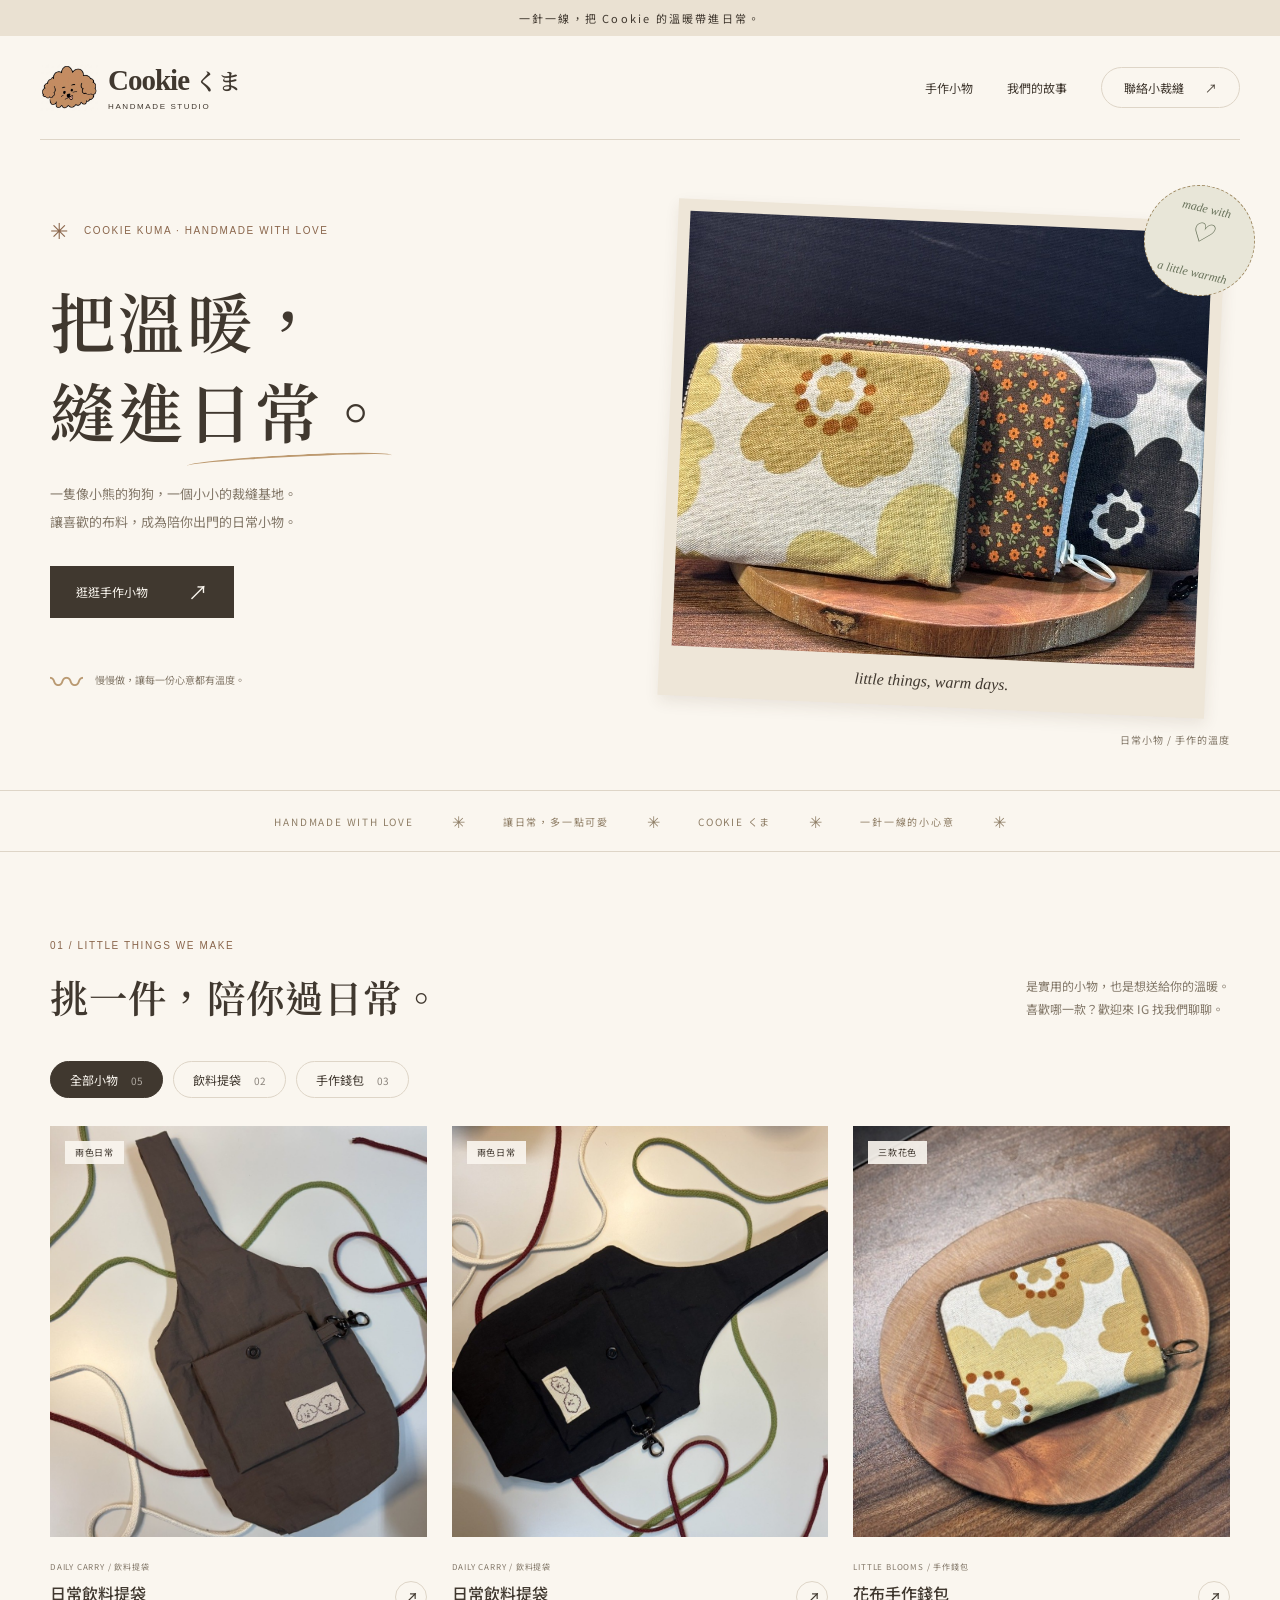
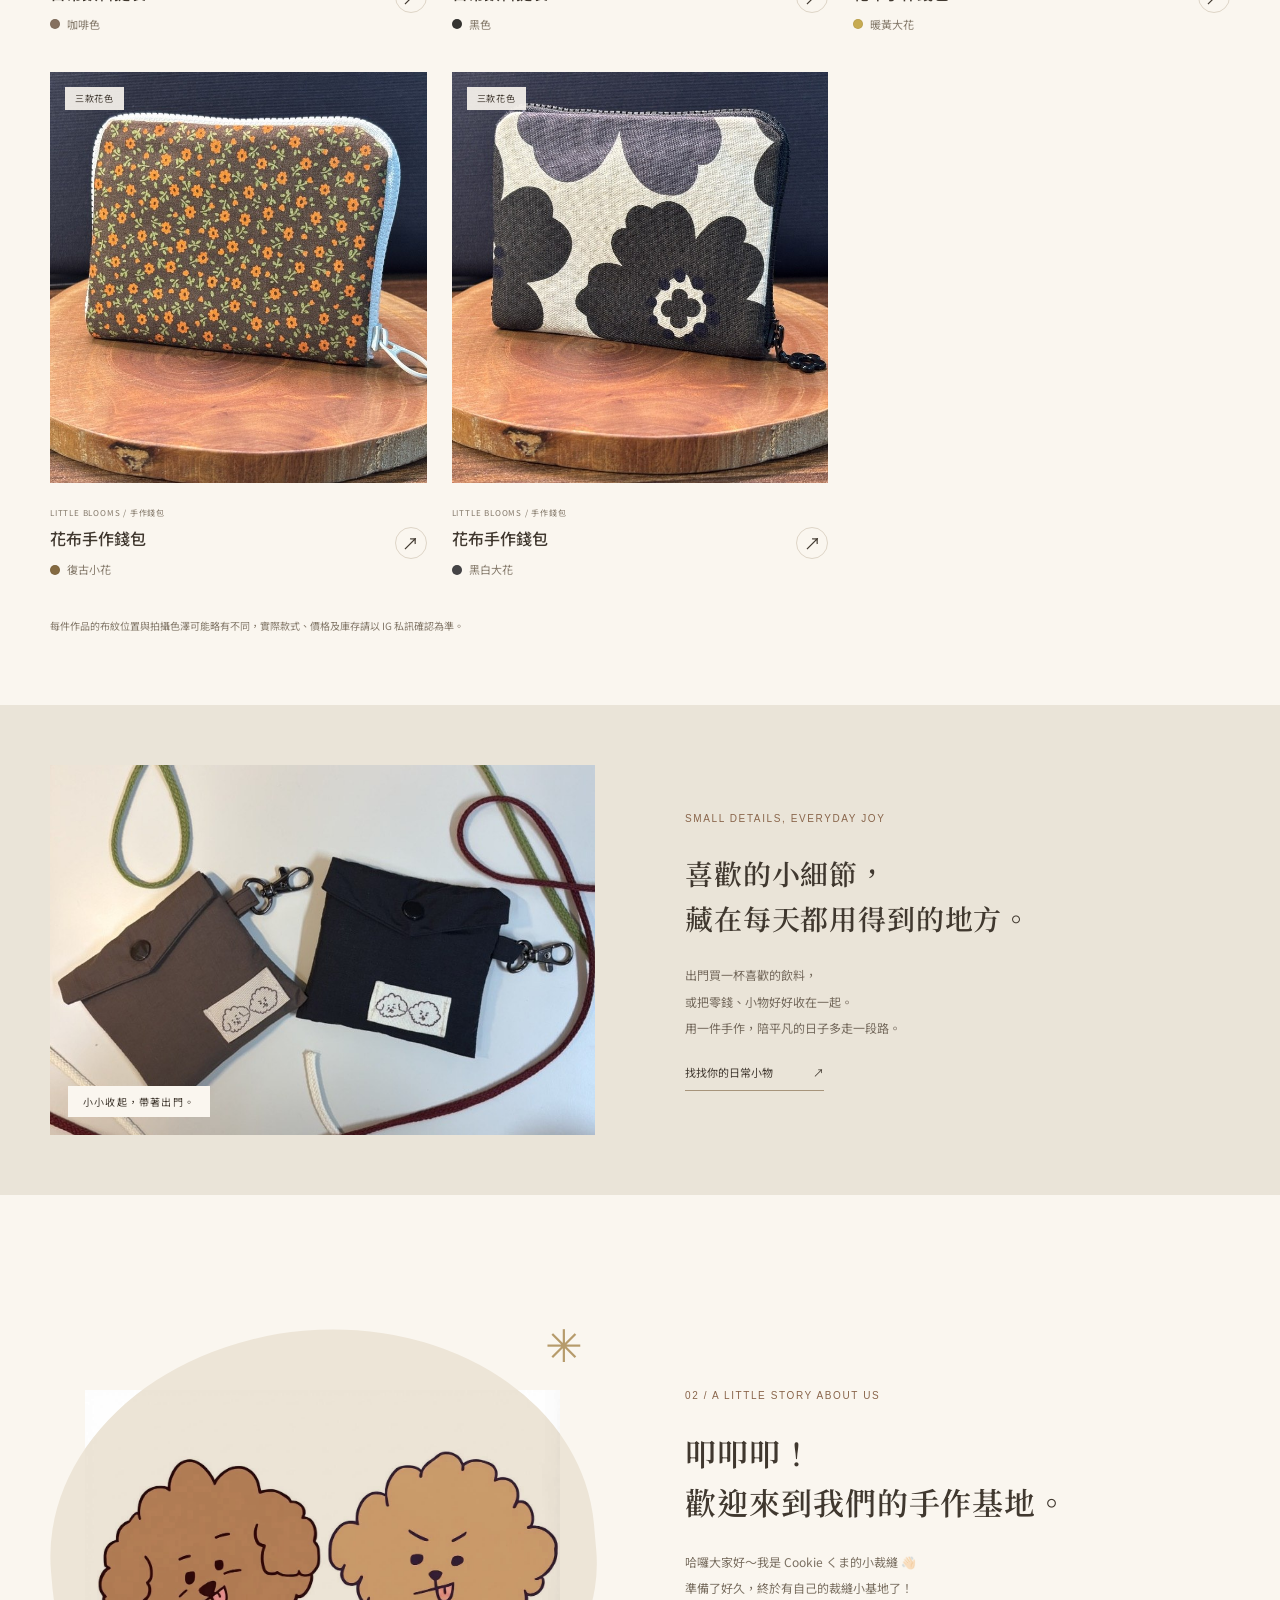
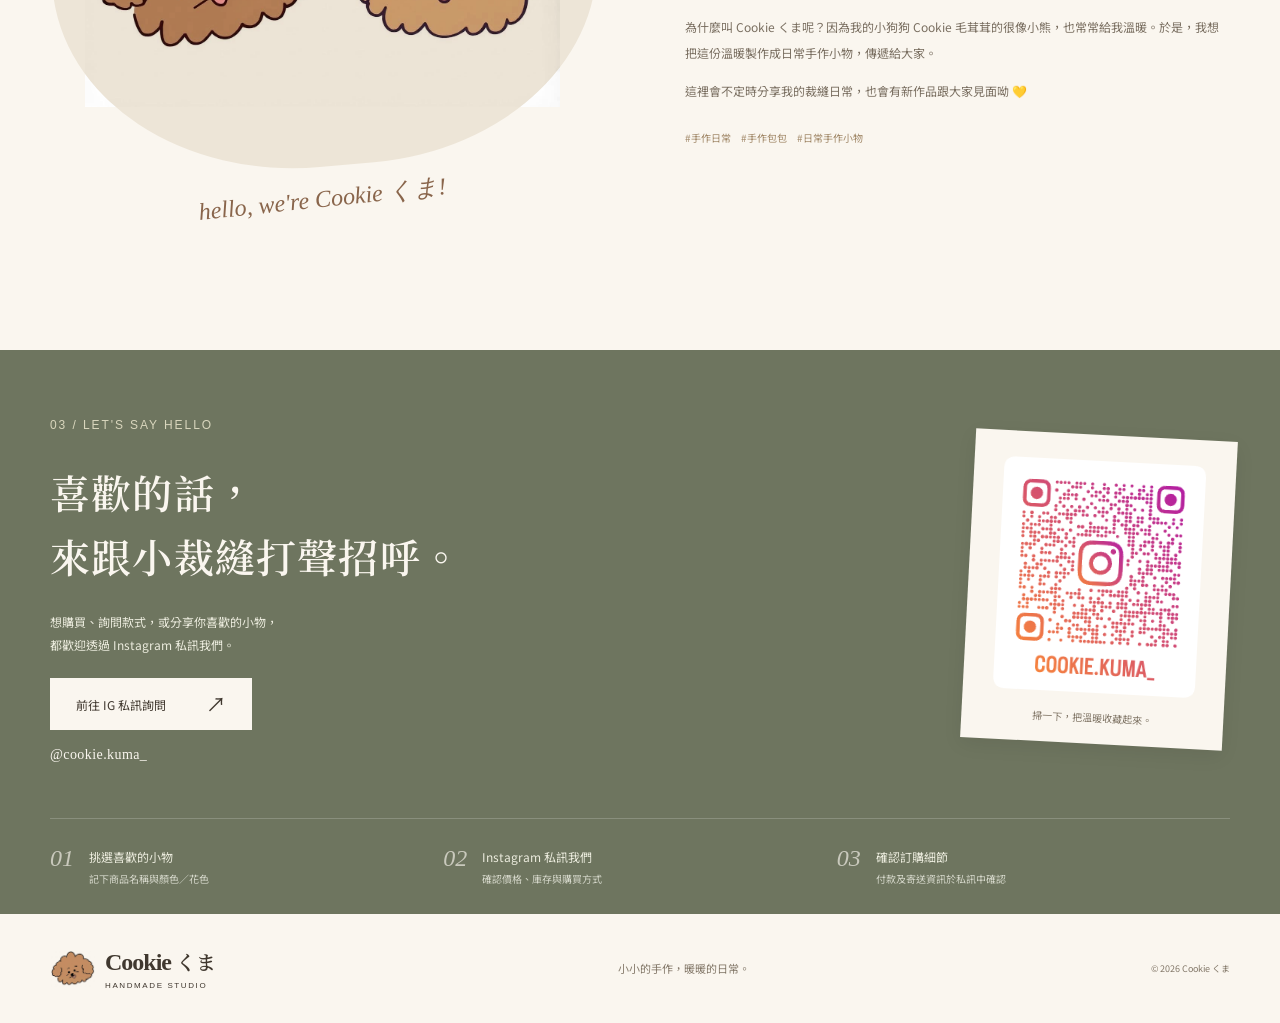
==== index.html @ 8bae51f5 "Build Cookie kuma handmade studio website" ====
<!doctype html>
<html lang="zh-Hant">
<head>
<meta charset="utf-8"><meta name="viewport" content="width=device-width,initial-scale=1">
<title>Cookie くま｜把溫暖，縫進日常</title>
<meta name="description" content="Cookie くま的手作基地。從毛茸茸的小狗 Cookie 出發，將溫暖縫進飲料提袋與花布錢包。喜歡我們的作品，歡迎 Instagram 私訊詢問。">
<meta name="theme-color" content="#faf6ef"><meta property="og:title" content="Cookie くま｜把溫暖，縫進日常"><meta property="og:description" content="飲料提袋、手作錢包，和一點毛茸茸的溫暖。歡迎來到 Cookie くま的手作基地。"><meta property="og:type" content="website"><meta property="og:image" content="assets/wallets.jpg">
<link rel="icon" type="image/png" href="assets/favicon.png"><link rel="apple-touch-icon" href="assets/favicon.png"><link rel="stylesheet" href="style.css">
<script defer src="products.js"></script><script defer src="app.js"></script>
</head>
<body>
<a class="skip" href="#products">跳至手作商品</a>
<div class="announcement">一針一線，把 Cookie 的溫暖帶進日常。</div>
<header class="header"><a href="#" class="brand" aria-label="Cookie くま 首頁"><img src="assets/favicon.png" alt="Cookie 狗狗 Logo"><span>Cookie <span class="jp">くま</span><small>HANDMADE STUDIO</small></span></a><nav aria-label="主要選單"><a href="#products">手作小物</a><a href="#story">我們的故事</a><a class="nav-contact" href="#contact">聯絡小裁縫 <span>↗</span></a></nav></header>
<main>
<section class="hero wrap"><div class="hero-copy"><p class="eyebrow"><span class="tiny-flower">✳</span> COOKIE KUMA · HANDMADE WITH LOVE</p><h1>把溫暖，<br>縫進<span class="underline">日常。</span></h1><p class="hero-description">一隻像小熊的狗狗，一個小小的裁縫基地。<br>讓喜歡的布料，成為陪你出門的日常小物。</p><a class="button" href="#products">逛逛手作小物 <span>↗</span></a><div class="hero-foot"><span class="stitch">〰</span><span>慢慢做，讓每一份心意都有溫度。</span></div></div><div class="hero-visual"><div class="photo-frame"><img src="assets/wallets.jpg" alt="三款花色的 Cookie くま手作錢包" fetchpriority="high"><span class="photo-caption">little things, warm days.</span></div><div class="round-stamp">made with<br><span>♡</span><br>a little warmth</div><div class="hero-label">日常小物 / 手作的溫度</div></div></section>
<div class="ribbon" aria-hidden="true"><span>HANDMADE WITH LOVE</span> ✳ <span>讓日常，多一點可愛</span> ✳ <span>COOKIE くま</span> ✳ <span>一針一線的小心意</span> ✳</div>
<section id="products" class="products wrap"><div class="section-heading"><div><p class="eyebrow">01 / LITTLE THINGS WE MAKE</p><h2>挑一件，陪你過日常。</h2></div><p>是實用的小物，也是想送給你的溫暖。<br>喜歡哪一款？歡迎來 IG 找我們聊聊。</p></div><div class="filters" role="group" aria-label="商品分類"><button class="active" data-filter="all" aria-pressed="true">全部小物 <span>05</span></button><button data-filter="bag" aria-pressed="false">飲料提袋 <span>02</span></button><button data-filter="wallet" aria-pressed="false">手作錢包 <span>03</span></button></div><div id="product-grid" class="product-grid"></div><noscript><p>請啟用 JavaScript 查看商品，或直接前往 <a href="https://www.instagram.com/cookie.kuma_/">Cookie くま Instagram</a> 欣賞作品。</p></noscript><p class="product-note">每件作品的布紋位置與拍攝色澤可能略有不同，實際款式、價格及庫存請以 IG 私訊確認為準。</p></section>
<section class="detail-section"><div class="wrap detail-grid"><div class="detail-photo"><img src="assets/bags-folded.jpg" alt="咖啡色及黑色飲料提袋折疊後的樣子" loading="lazy"><span>小小收起，帶著出門。</span></div><div class="detail-copy"><p class="eyebrow">SMALL DETAILS, EVERYDAY JOY</p><h2>喜歡的小細節，<br>藏在每天都用得到的地方。</h2><p>出門買一杯喜歡的飲料，<br>或把零錢、小物好好收在一起。<br>用一件手作，陪平凡的日子多走一段路。</p><a class="text-link" href="#products">找找你的日常小物 <span>↗</span></a></div></div></section>
<section id="story" class="wrap story"><div class="story-illustration"><div class="story-logo"><img src="assets/logo-pair.png" alt="毛茸茸的 Cookie 狗狗與小熊插畫" loading="lazy"></div><span class="handwritten">hello, we're Cookie くま!</span><span class="story-star" aria-hidden="true">✳</span></div><div class="story-copy"><p class="eyebrow">02 / A LITTLE STORY ABOUT US</p><h2>叩叩叩！<br>歡迎來到我們的手作基地。</h2><p>哈囉大家好～我是 Cookie くま的小裁縫 👋🏻<br>準備了好久，終於有自己的裁縫小基地了！</p><p>為什麼叫 Cookie くま呢？因為我的小狗狗 Cookie 毛茸茸的很像小熊，也常常給我溫暖。於是，我想把這份溫暖製作成日常手作小物，傳遞給大家。</p><p>這裡會不定時分享我的裁縫日常，也會有新作品跟大家見面呦 💛</p><p class="story-tags">#手作日常　#手作包包　#日常手作小物</p></div></section>
<section id="contact" class="contact"><div class="wrap contact-grid"><div><p class="eyebrow">03 / LET'S SAY HELLO</p><h2>喜歡的話，<br>來跟小裁縫打聲招呼。</h2><p>想購買、詢問款式，或分享你喜歡的小物，<br>都歡迎透過 Instagram 私訊我們。</p><a class="button light" href="https://www.instagram.com/cookie.kuma_/" target="_blank" rel="noopener noreferrer">前往 IG 私訊詢問 <span>↗</span></a><a class="ig-handle" href="https://www.instagram.com/cookie.kuma_/" target="_blank" rel="noopener noreferrer">@cookie.kuma_</a></div><div class="qr-card"><img src="assets/instagram-qr.png" alt="Cookie くま Instagram QR Code，帳號 cookie.kuma_" width="235" height="270" loading="lazy"><p>掃一下，把溫暖收藏起來。</p></div></div><div class="wrap order-steps"><div><span>01</span><p>挑選喜歡的小物<small>記下商品名稱與顏色／花色</small></p></div><div><span>02</span><p>Instagram 私訊我們<small>確認價格、庫存與購買方式</small></p></div><div><span>03</span><p>確認訂購細節<small>付款及寄送資訊於私訊中確認</small></p></div></div></section>
</main>
<footer class="wrap footer"><a class="brand" href="#"><img src="assets/favicon.png" alt=""><span>Cookie <span class="jp">くま</span><small>HANDMADE STUDIO</small></span></a><p>小小的手作，暖暖的日常。</p><small>© <span id="year">2026</span> Cookie くま</small></footer>
<dialog id="product-dialog" aria-labelledby="dialog-title"><button class="close-dialog" aria-label="關閉商品詳情">×</button><div class="dialog-grid"><div><img id="dialog-image" class="dialog-image" alt=""><div id="thumbnails" class="thumbnails"></div></div><div class="dialog-copy"><p class="eyebrow" id="dialog-category"></p><h2 id="dialog-title"></h2><p id="dialog-description"></p><p class="dialog-price">價格與庫存請私訊詢問</p><button id="copy-product" class="copy-button">複製商品詢問內容</button><a class="button" href="https://www.instagram.com/cookie.kuma_/" target="_blank" rel="noopener noreferrer">到 IG 私訊購買 <span>↗</span></a><p class="hint" id="copy-status" aria-live="polite">先複製商品資訊，再貼到 IG 私訊即可。</p></div></div></dialog>
</body></html>
---- style.css ----
@import url('https://fonts.googleapis.com/css2?family=Noto+Sans+TC:wght@400;500;600;700&family=Noto+Serif+TC:wght@500;600;700;800&display=swap');
:root{--paper:#faf6ef;--ink:#40382f;--muted:#837869;--brown:#89654b;--line:#ded5c7;--cream:#eee5d6;--green:#69735b}*{box-sizing:border-box}html{scroll-behavior:smooth;scroll-padding-top:105px}body{margin:0;background:var(--paper);color:var(--ink);font-family:'Noto Sans TC',sans-serif;font-size:14px;-webkit-font-smoothing:antialiased}a{color:inherit;text-decoration:none}button{font:inherit;color:inherit;cursor:pointer}button,a{-webkit-tap-highlight-color:transparent}button:focus-visible,a:focus-visible{outline:3px solid #bb7e40;outline-offset:5px}img{display:block;max-width:100%}p{line-height:1.95}h1,h2,h3,p{margin-top:0}h1,h2{font-family:'Noto Serif TC',serif;font-weight:600}h2{font-size:clamp(27px,3vw,39px);line-height:1.6;letter-spacing:.03em;margin-bottom:22px}.wrap{width:min(1180px,calc(100% - 100px));margin-inline:auto}.announcement{background:#eae1d2;text-align:center;font-size:11px;letter-spacing:.2em;padding:10px 20px}.header{width:min(1320px,calc(100% - 80px));margin:auto;height:104px;display:flex;align-items:center;justify-content:space-between;border-bottom:1px solid var(--line)}.brand{display:flex;align-items:center;gap:10px;font-family:Georgia,serif;font-weight:600;font-size:29px;letter-spacing:-1px}.brand img{width:58px;height:52px;object-fit:contain;mix-blend-mode:multiply}.brand .jp{font-family:'Noto Serif TC',serif;font-size:23px;letter-spacing:0}.brand small{display:block;font-family:sans-serif;letter-spacing:.2em;font-size:8px;margin-top:5px;font-weight:400}.header nav{display:flex;align-items:center;gap:34px;font-size:12px}.header nav a:hover{color:var(--brown)}.nav-contact{border:1px solid var(--line);border-radius:30px;padding:11px 22px}.nav-contact span{margin-left:18px}.hero{display:grid;grid-template-columns:1fr 1.02fr;gap:68px;padding-top:70px;padding-bottom:83px;align-items:center}.eyebrow{font-family:Arial,sans-serif;font-size:10px;font-weight:500;letter-spacing:.16em;color:var(--brown);margin-bottom:24px;line-height:1.7}.tiny-flower{font-size:22px;vertical-align:middle;margin-right:10px}.hero h1{font-size:clamp(48px,5.1vw,70px);line-height:1.38;letter-spacing:.05em;margin-bottom:25px}.underline{position:relative;white-space:nowrap}.underline:after{content:'';height:9px;border-top:2px solid #bd9a70;border-radius:50%;position:absolute;left:0;right:0;bottom:-9px;transform:rotate(-3deg)}.hero-description{color:var(--muted);font-size:13px;line-height:2.2;margin-bottom:29px}.button{display:inline-flex;align-items:center;justify-content:space-between;gap:40px;padding:15px 25px;border:1px solid var(--ink);background:var(--ink);color:var(--paper);font-size:12px;min-height:49px;transition:background .2s,transform .2s}.button:hover{background:var(--brown);transform:translateY(-2px)}.button span{font-size:20px;line-height:1}.hero-foot{display:flex;align-items:center;gap:12px;font-size:10px;color:var(--muted);margin-top:38px}.stitch{font-size:33px;color:#ba9a72}.hero-visual{position:relative;padding-right:15px}.photo-frame{padding:12px 12px 0;background:#eee6d8;transform:rotate(2.5deg);box-shadow:1px 6px 15px #4e382518}.photo-frame>img{width:100%;height:435px;object-fit:cover}.photo-caption{display:block;text-align:center;font-family:Georgia,serif;font-style:italic;font-size:16px;padding:16px}.round-stamp{position:absolute;right:-25px;top:-25px;width:111px;height:111px;border:1px dashed #a08b64;border-radius:50%;background:#e8e6d8;color:var(--green);font-family:Georgia,serif;font-style:italic;font-size:12px;display:flex;flex-direction:column;align-items:center;justify-content:center;transform:rotate(13deg);line-height:1.2}.round-stamp span{font-size:27px;margin:2px}.hero-label{position:absolute;right:0;bottom:-40px;letter-spacing:.1em;font-size:10px;color:var(--muted)}.ribbon{display:flex;justify-content:center;align-items:center;gap:38px;border-block:1px solid var(--line);padding:18px 20px;color:#8f7e66;font-size:16px;overflow:hidden;white-space:nowrap}.ribbon span{font-size:10px;letter-spacing:.18em}.products{padding-block:85px 70px}.section-heading{display:flex;align-items:end;justify-content:space-between;gap:20px}.section-heading .eyebrow{margin-bottom:12px}.section-heading h2{margin-bottom:0}.section-heading>p{font-size:12px;color:var(--muted);margin-bottom:7px}.filters{display:flex;gap:10px;margin:34px 0 28px}.filters button{padding:9px 19px;border:1px solid var(--line);border-radius:30px;background:transparent;font-size:12px}.filters button.active{background:var(--ink);color:var(--paper);border-color:var(--ink)}.filters span{opacity:.6;margin-left:10px;font-size:10px}.product-grid{display:grid;grid-template-columns:repeat(3,1fr);gap:37px 25px}.product-photo{width:100%;aspect-ratio:1/1.09;border:0;padding:0;position:relative;overflow:hidden;background:var(--cream)}.product-photo>img{width:100%;height:100%;object-fit:cover;transition:transform .5s}.product-photo:hover>img{transform:scale(1.045)}.product-tag{position:absolute;top:15px;left:15px;background:#faf6efe8;padding:5px 10px;font-size:9px;letter-spacing:.08em}.view-product{position:absolute;bottom:12px;right:12px;border-radius:50px;padding:8px 13px;background:#faf6eff0;font-size:10px;opacity:0;transform:translateY(5px);transition:.2s}.product-photo:hover .view-product,.product-photo:focus-visible .view-product{opacity:1;transform:translateY(0)}.product-meta{display:flex;justify-content:space-between;align-items:center;padding-top:18px}.product-type{font-size:8px;color:var(--muted);letter-spacing:.1em;margin-bottom:6px}.product-meta h3{font-size:16px;font-weight:500;margin:0 0 9px}.product-meta h3 button{padding:0;border:0;background:none}.variant{font-size:11px;color:var(--muted);margin:0;display:flex;align-items:center;gap:7px}.swatch{width:10px;height:10px;border-radius:50%;border:1px solid #0001}.product-arrow{width:32px;height:32px;border:1px solid var(--line);border-radius:50%;background:transparent;font-size:17px}.product-arrow:hover{background:var(--cream)}.product-note{font-size:10px;color:var(--muted);margin:35px 0 0}.detail-section{background:#eae4d8;padding-block:60px}.detail-grid{display:grid;grid-template-columns:1fr 1fr;gap:90px;align-items:center}.detail-photo{position:relative}.detail-photo img{width:100%;height:370px;object-fit:cover}.detail-photo>span{position:absolute;left:18px;bottom:18px;background:var(--paper);padding:8px 15px;font-size:10px;letter-spacing:.12em}.detail-copy h2{font-size:28px}.detail-copy p:not(.eyebrow){font-size:12px;color:#756a5d;line-height:2.2}.text-link{display:inline-flex;gap:40px;border-bottom:1px solid #a7947b;padding:10px 0;font-size:11px}.story{padding-block:95px;display:grid;grid-template-columns:1fr 1fr;gap:90px;align-items:center}.story-illustration{position:relative;text-align:center;padding:40px 0}.story-logo{border-radius:50% 50% 44% 46%;background:#ede5d7;aspect-ratio:1/0.8;display:flex;align-items:center;padding:35px;transform:rotate(-5deg)}.story-logo img{mix-blend-mode:multiply;transform:rotate(5deg)}.handwritten{display:block;font-family:Georgia,serif;font-size:24px;font-style:italic;transform:rotate(-6deg);margin-top:17px;color:var(--brown)}.story-star{position:absolute;right:12px;top:20px;font-size:45px;color:#b69b6b}.story-copy h2{font-size:31px}.story-copy p:not(.eyebrow){font-size:12px;color:#7a6f61;line-height:2.2}.story-copy .story-tags{font-size:10px!important;color:#a08767!important;margin-top:22px}.contact{background:#6e755f;color:var(--paper);padding-block:65px 0}.contact-grid{display:grid;grid-template-columns:1fr 310px;gap:90px;align-items:center}.contact .eyebrow{color:#d9d6bd}.contact h2{font-size:40px}.contact p{color:#ececde;font-size:12px}.button.light{background:var(--paper);color:var(--ink);border-color:var(--paper);margin-top:10px}.button.light:hover{background:#e9dcc5}.ig-handle{display:block;margin-top:17px;font-family:Georgia,serif;letter-spacing:.03em;font-size:14px}.qr-card{background:var(--paper);color:var(--ink);padding:26px 30px 16px;transform:rotate(3deg);width:262px;justify-self:end;box-shadow:0 6px 20px #0001}.qr-card img{width:100%;height:auto}.qr-card p{color:var(--muted);font-size:10px;text-align:center;margin:15px 0 0;white-space:nowrap}.order-steps{display:grid;grid-template-columns:repeat(3,1fr);border-top:1px solid #ffffff30;margin-top:55px;padding-block:26px}.order-steps>div{display:flex;gap:15px;align-items:start}.order-steps>div>span{font-family:Georgia,serif;font-style:italic;font-size:24px;opacity:.65}.order-steps p{margin:0;font-size:12px}.order-steps small{display:block;font-size:10px;color:#d6d8cb}.footer{display:flex;align-items:center;justify-content:space-between;gap:20px;padding-block:32px}.footer .brand{font-size:24px}.footer .brand img{width:45px;height:45px}.footer .brand .jp{font-size:20px}.footer>p{margin:0;color:var(--muted);font-size:11px}.footer>small{font-size:9px;color:var(--muted)}.skip{position:fixed;top:-100px;z-index:20;background:var(--paper);padding:15px}.skip:focus{top:0}dialog{border:0;background:var(--paper);color:var(--ink);padding:42px;width:min(930px,calc(100% - 32px));max-height:90vh;box-shadow:0 20px 100px #0003}dialog::backdrop{background:#30291dcc;backdrop-filter:blur(4px)}.dialog-grid{display:grid;grid-template-columns:1.15fr 1fr;gap:35px;align-items:center}.close-dialog{position:absolute;top:5px;right:10px;border:0;background:none;font-size:30px;z-index:1}.dialog-image{width:100%;height:360px;object-fit:contain;background:#e8dfd1}.thumbnails{display:flex;gap:7px;overflow-x:auto;margin-top:10px;padding:3px}.thumbnails button{padding:0;border:2px solid transparent;flex-shrink:0;width:54px;height:54px}.thumbnails button[aria-pressed=true]{border-color:var(--brown)}.thumbnails img{width:100%;height:100%;object-fit:cover}.dialog-copy h2{font-size:27px}.dialog-copy>p{font-size:12px;color:var(--muted)}.dialog-copy .dialog-price{padding-top:14px;border-top:1px solid var(--line);color:var(--ink)}.dialog-copy .button{width:100%;gap:16px}.copy-button{display:block;border:1px solid var(--line);background:none;width:100%;padding:12px;margin-bottom:10px;font-size:12px}.dialog-copy .hint{font-size:10px;line-height:1.8;margin-top:12px}.dialog-open{overflow:hidden}@media(min-width:1400px){.hero{padding-block:85px 100px}.photo-frame>img{height:470px}}@media(max-width:1000px){.wrap{width:calc(100% - 64px)}.hero{gap:35px}.hero h1{font-size:53px}.photo-frame>img{height:365px}.hero .eyebrow{font-size:8px}.hero-description{font-size:12px}.round-stamp{right:-10px;width:90px;height:90px;font-size:10px}.detail-grid,.story{gap:45px}.contact-grid{gap:40px}.header{width:calc(100% - 50px)}.header nav{gap:20px}.detail-copy h2{font-size:24px}.section-heading>p{font-size:10px}}@media(max-width:700px){html{scroll-padding-top:20px}.wrap{width:calc(100% - 40px)}.announcement{font-size:9px;letter-spacing:.12em}.header{width:calc(100% - 36px);height:83px}.brand{font-size:25px;gap:4px}.brand img{width:49px;height:45px}.brand .jp{font-size:20px}.brand small{font-size:7px}.header nav{gap:18px;font-size:11px}.header nav>a:nth-child(2){display:none}.nav-contact{border:0;padding:0}.nav-contact span{margin-left:3px}.hero{grid-template-columns:1fr;gap:50px;padding-top:39px;padding-bottom:64px}.hero .eyebrow{font-size:9px;margin-bottom:20px}.hero h1{font-size:52px}.hero-description{font-size:12px}.hero-foot{margin-top:24px}.hero-visual{width:93%;justify-self:center;padding-right:0}.photo-frame>img{height:auto;aspect-ratio:1.16;object-fit:cover}.photo-caption{padding:11px;font-size:14px}.round-stamp{right:-16px;top:-22px}.hero-label{bottom:-28px;font-size:9px}.ribbon{gap:23px;justify-content:flex-start;padding-block:14px}.ribbon span{font-size:8px}.products{padding-block:50px}.section-heading{display:block}.section-heading h2{font-size:27px}.section-heading>p{font-size:11px;margin-top:12px}.filters{gap:7px;margin:25px 0}.filters button{padding:8px 12px;font-size:11px}.filters span{margin-left:5px;font-size:9px}.product-grid{grid-template-columns:repeat(2,minmax(0,1fr));gap:28px 13px}.product-tag{font-size:8px;top:9px;left:9px;padding:4px 7px}.product-type{font-size:6px;letter-spacing:0}.product-meta{padding-top:12px;align-items:start}.product-meta h3{font-size:14px}.product-arrow{width:25px;height:25px;font-size:15px;flex-shrink:0;margin-top:15px}.variant{font-size:10px}.view-product{display:none}.product-note{font-size:9px}.detail-section{padding-block:36px}.detail-grid{grid-template-columns:1fr;gap:29px}.detail-photo img{height:320px}.detail-copy h2{font-size:26px}.detail-copy .eyebrow{margin-bottom:15px}.story{grid-template-columns:1fr;gap:30px;padding-block:45px}.story-illustration{width:85%;margin:auto;padding:10px 0 20px}.story-copy h2{font-size:28px}.handwritten{font-size:22px}.contact{padding-top:42px}.contact-grid{grid-template-columns:1fr;gap:38px}.contact h2{font-size:31px}.contact .eyebrow{margin-bottom:17px}.qr-card{justify-self:center;width:225px;padding:20px 25px 14px}.order-steps{grid-template-columns:1fr;gap:23px;margin-top:40px;padding-block:25px}.order-steps p{font-size:12px}.order-steps>div>span{width:28px}.footer{flex-wrap:wrap;gap:18px;padding-block:25px}.footer>p{display:none}.footer>small{font-size:8px}.dialog-grid{grid-template-columns:1fr;gap:22px}dialog{padding:30px 20px 20px}.dialog-image{height:270px}.dialog-copy h2{font-size:24px;margin-bottom:12px}.dialog-copy .eyebrow{margin-bottom:10px}}@media(prefers-reduced-motion:reduce){html{scroll-behavior:auto}*,*:before,*:after{transition:none!important}}
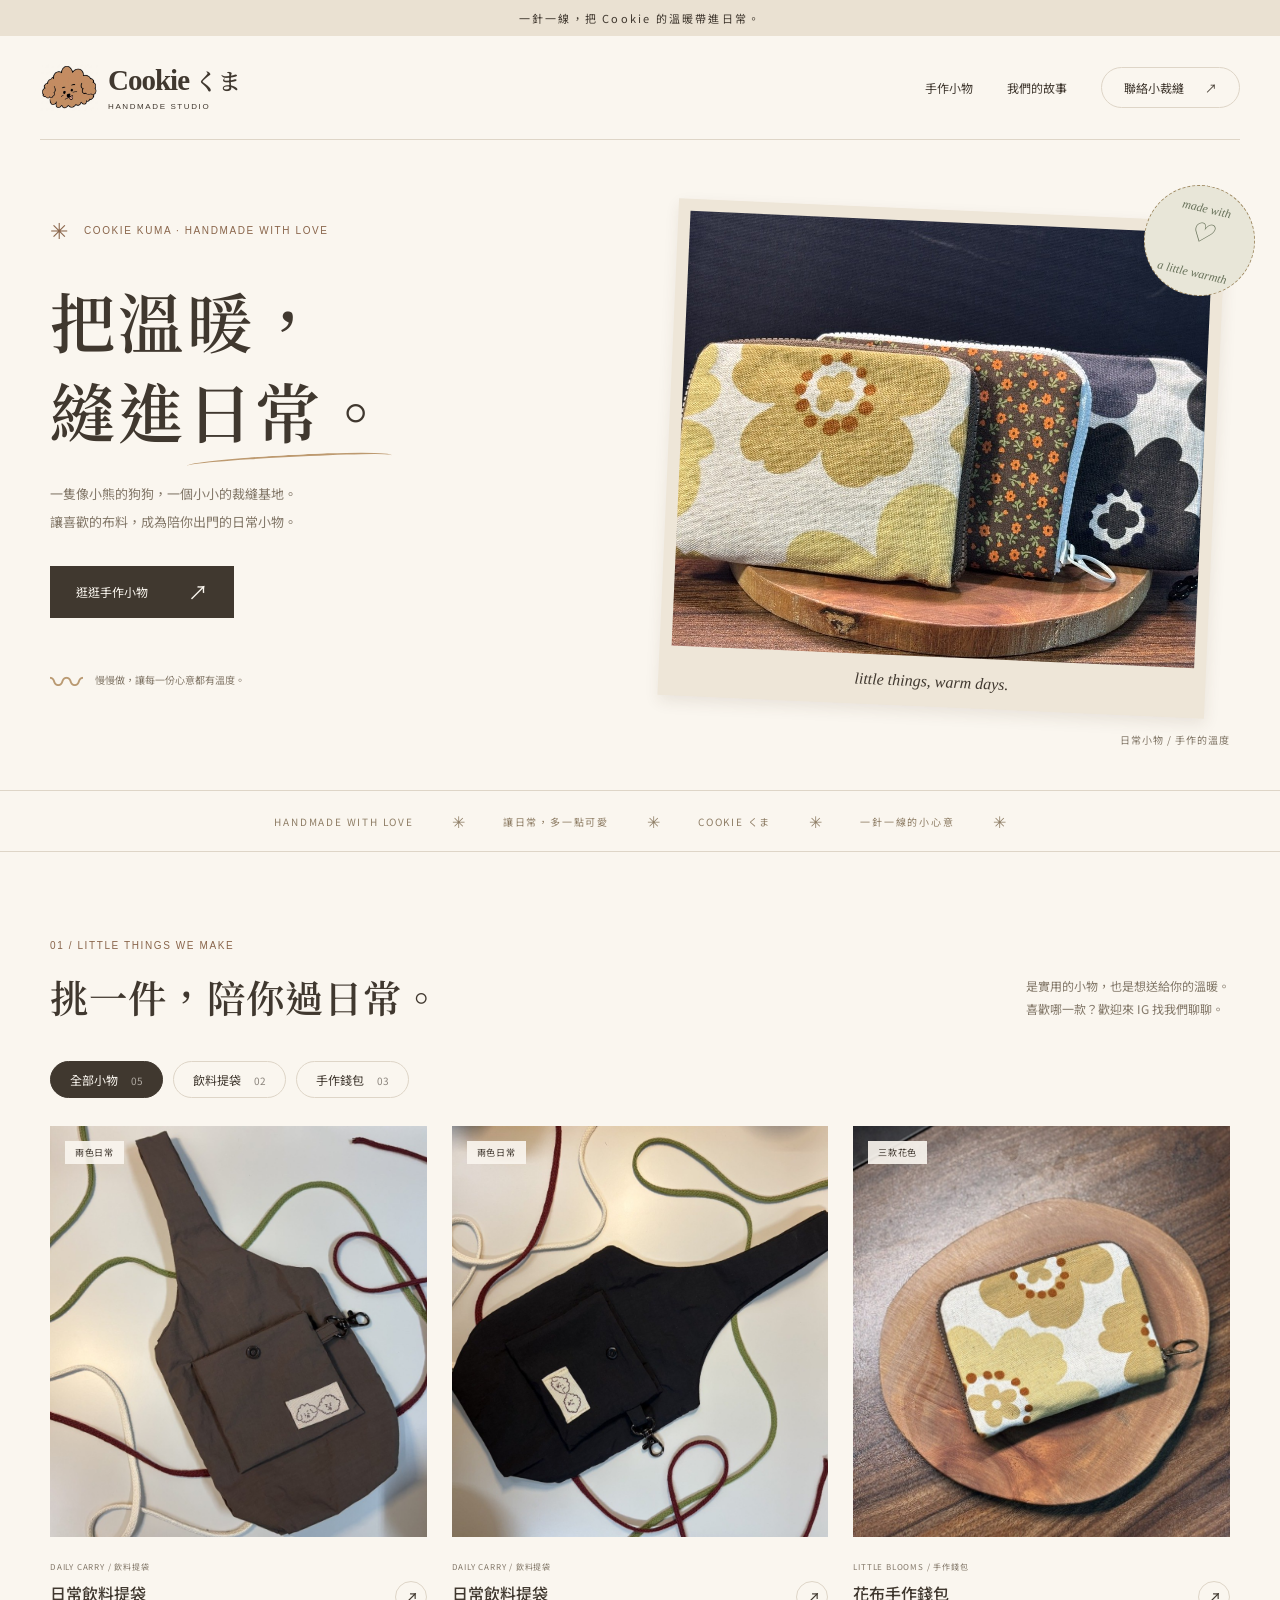
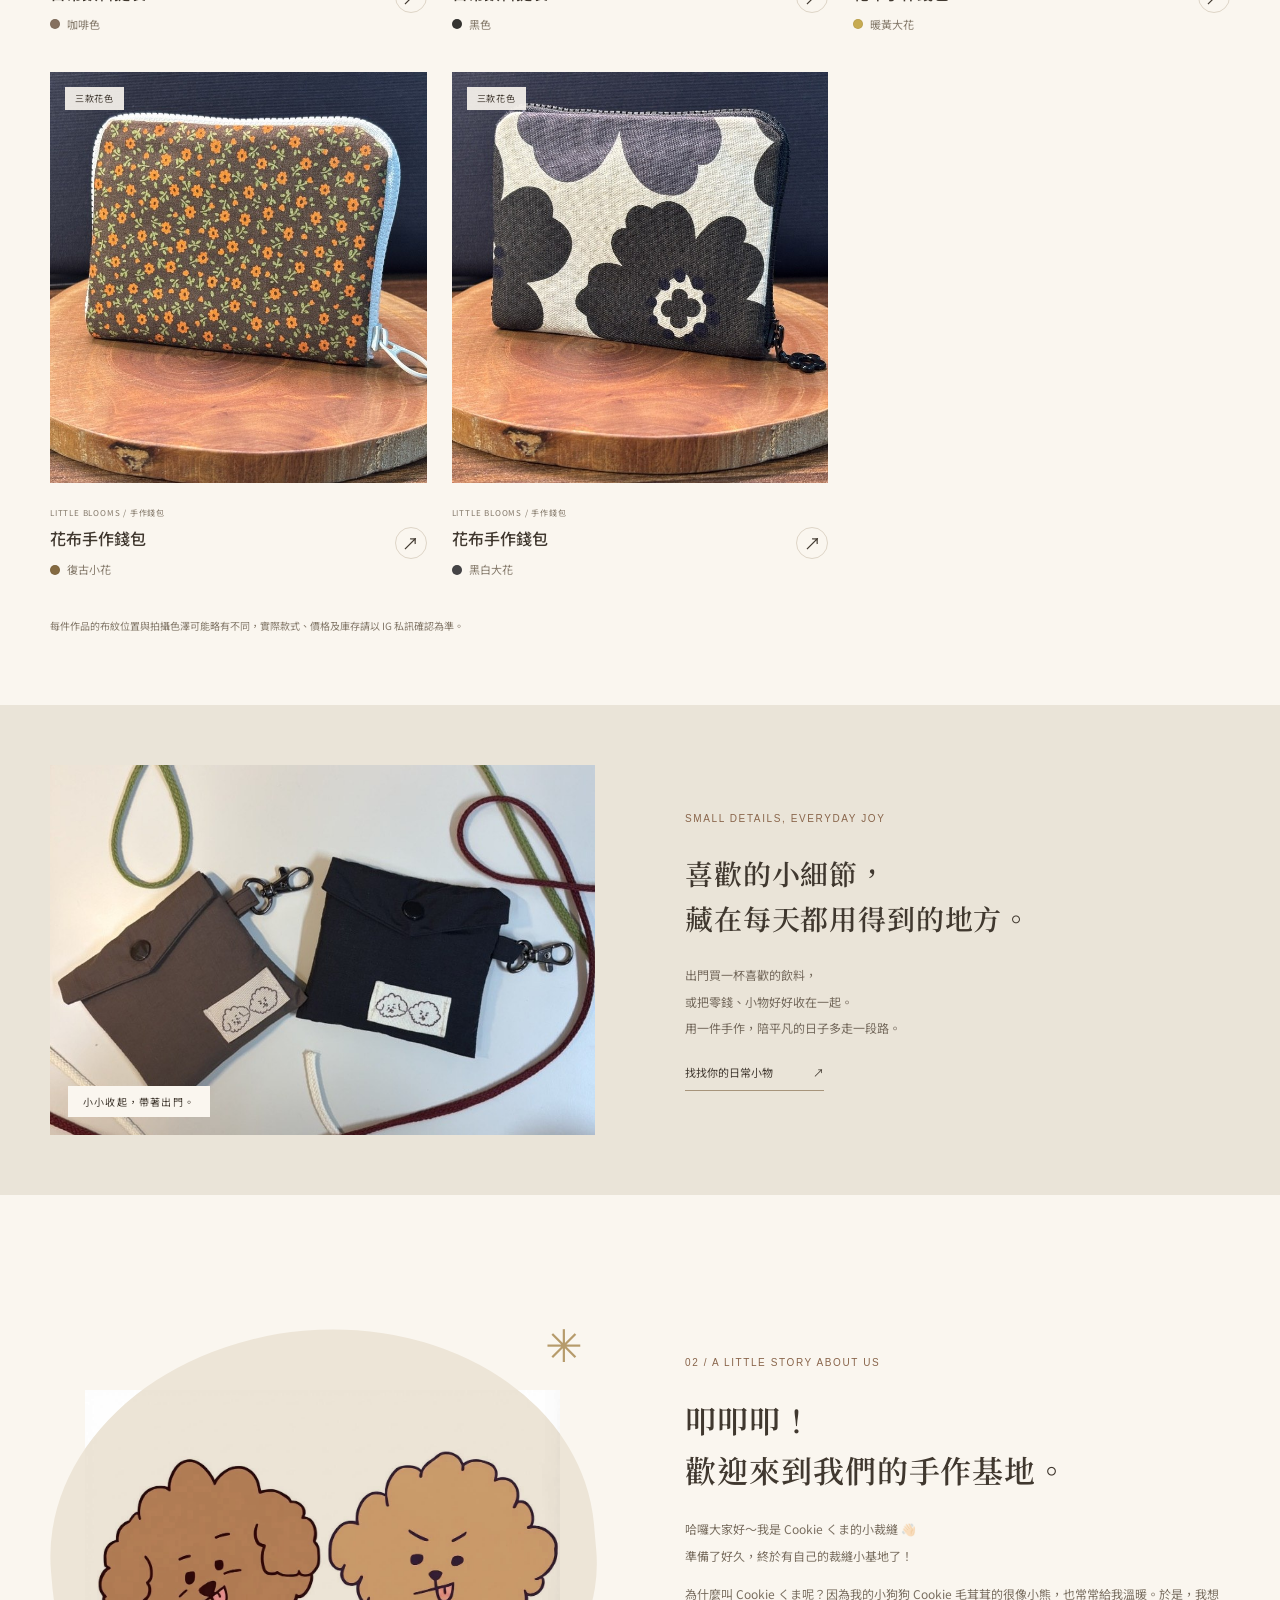
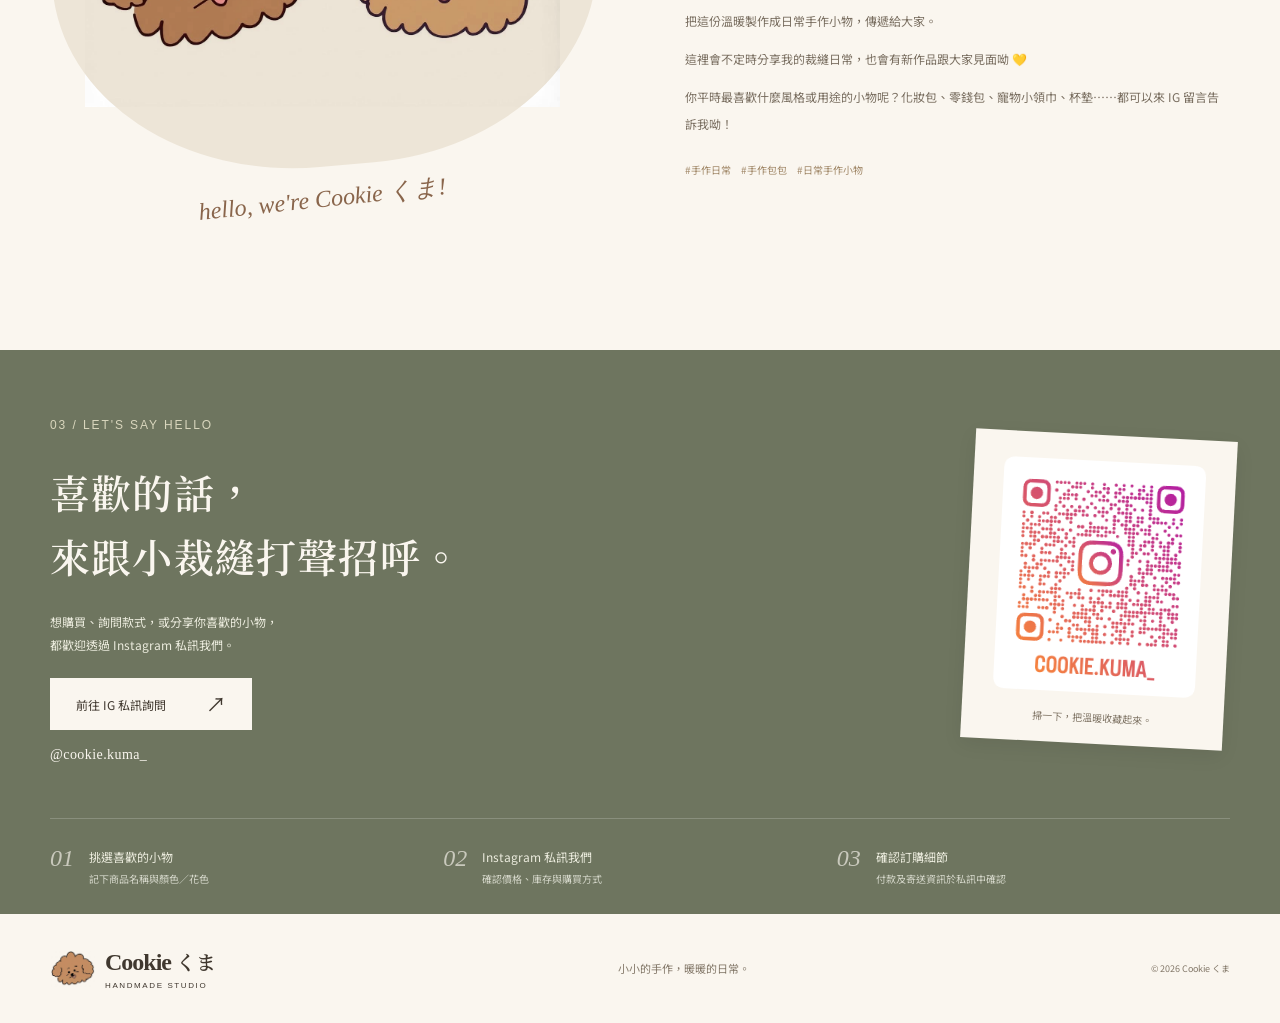
==== commit 6e3a33a0: "Finalize brand story and published website links" ====
--- a/index.html
+++ b/index.html
@@ -4,8 +4,8 @@
 <meta charset="utf-8"><meta name="viewport" content="width=device-width,initial-scale=1">
 <title>Cookie くま｜把溫暖，縫進日常</title>
 <meta name="description" content="Cookie くま的手作基地。從毛茸茸的小狗 Cookie 出發，將溫暖縫進飲料提袋與花布錢包。喜歡我們的作品，歡迎 Instagram 私訊詢問。">
-<meta name="theme-color" content="#faf6ef"><meta property="og:title" content="Cookie くま｜把溫暖，縫進日常"><meta property="og:description" content="飲料提袋、手作錢包，和一點毛茸茸的溫暖。歡迎來到 Cookie くま的手作基地。"><meta property="og:type" content="website"><meta property="og:image" content="assets/wallets.jpg">
-<link rel="icon" type="image/png" href="assets/favicon.png"><link rel="apple-touch-icon" href="assets/favicon.png"><link rel="stylesheet" href="style.css">
+<meta name="theme-color" content="#faf6ef"><meta property="og:title" content="Cookie くま｜把溫暖，縫進日常"><meta property="og:description" content="飲料提袋、手作錢包，和一點毛茸茸的溫暖。歡迎來到 Cookie くま的手作基地。"><meta property="og:type" content="website"><meta property="og:image" content="https://waisun1021.github.io/cookie-kuma/assets/wallets.jpg">
+<link rel="canonical" href="https://waisun1021.github.io/cookie-kuma/"><link rel="icon" type="image/png" href="assets/favicon.png"><link rel="apple-touch-icon" href="assets/favicon.png"><link rel="stylesheet" href="style.css">
 <script defer src="products.js"></script><script defer src="app.js"></script>
 </head>
 <body>
@@ -17,7 +17,7 @@
 <div class="ribbon" aria-hidden="true"><span>HANDMADE WITH LOVE</span> ✳ <span>讓日常，多一點可愛</span> ✳ <span>COOKIE くま</span> ✳ <span>一針一線的小心意</span> ✳</div>
 <section id="products" class="products wrap"><div class="section-heading"><div><p class="eyebrow">01 / LITTLE THINGS WE MAKE</p><h2>挑一件，陪你過日常。</h2></div><p>是實用的小物，也是想送給你的溫暖。<br>喜歡哪一款？歡迎來 IG 找我們聊聊。</p></div><div class="filters" role="group" aria-label="商品分類"><button class="active" data-filter="all" aria-pressed="true">全部小物 <span>05</span></button><button data-filter="bag" aria-pressed="false">飲料提袋 <span>02</span></button><button data-filter="wallet" aria-pressed="false">手作錢包 <span>03</span></button></div><div id="product-grid" class="product-grid"></div><noscript><p>請啟用 JavaScript 查看商品，或直接前往 <a href="https://www.instagram.com/cookie.kuma_/">Cookie くま Instagram</a> 欣賞作品。</p></noscript><p class="product-note">每件作品的布紋位置與拍攝色澤可能略有不同，實際款式、價格及庫存請以 IG 私訊確認為準。</p></section>
 <section class="detail-section"><div class="wrap detail-grid"><div class="detail-photo"><img src="assets/bags-folded.jpg" alt="咖啡色及黑色飲料提袋折疊後的樣子" loading="lazy"><span>小小收起，帶著出門。</span></div><div class="detail-copy"><p class="eyebrow">SMALL DETAILS, EVERYDAY JOY</p><h2>喜歡的小細節，<br>藏在每天都用得到的地方。</h2><p>出門買一杯喜歡的飲料，<br>或把零錢、小物好好收在一起。<br>用一件手作，陪平凡的日子多走一段路。</p><a class="text-link" href="#products">找找你的日常小物 <span>↗</span></a></div></div></section>
-<section id="story" class="wrap story"><div class="story-illustration"><div class="story-logo"><img src="assets/logo-pair.png" alt="毛茸茸的 Cookie 狗狗與小熊插畫" loading="lazy"></div><span class="handwritten">hello, we're Cookie くま!</span><span class="story-star" aria-hidden="true">✳</span></div><div class="story-copy"><p class="eyebrow">02 / A LITTLE STORY ABOUT US</p><h2>叩叩叩！<br>歡迎來到我們的手作基地。</h2><p>哈囉大家好～我是 Cookie くま的小裁縫 👋🏻<br>準備了好久，終於有自己的裁縫小基地了！</p><p>為什麼叫 Cookie くま呢？因為我的小狗狗 Cookie 毛茸茸的很像小熊，也常常給我溫暖。於是，我想把這份溫暖製作成日常手作小物，傳遞給大家。</p><p>這裡會不定時分享我的裁縫日常，也會有新作品跟大家見面呦 💛</p><p class="story-tags">#手作日常　#手作包包　#日常手作小物</p></div></section>
+<section id="story" class="wrap story"><div class="story-illustration"><div class="story-logo"><img src="assets/logo-pair.png" alt="毛茸茸的 Cookie 狗狗與小熊插畫" loading="lazy"></div><span class="handwritten">hello, we're Cookie くま!</span><span class="story-star" aria-hidden="true">✳</span></div><div class="story-copy"><p class="eyebrow">02 / A LITTLE STORY ABOUT US</p><h2>叩叩叩！<br>歡迎來到我們的手作基地。</h2><p>哈囉大家好～我是 Cookie くま的小裁縫 👋🏻<br>準備了好久，終於有自己的裁縫小基地了！</p><p>為什麼叫 Cookie くま呢？因為我的小狗狗 Cookie 毛茸茸的很像小熊，也常常給我溫暖。於是，我想把這份溫暖製作成日常手作小物，傳遞給大家。</p><p>這裡會不定時分享我的裁縫日常，也會有新作品跟大家見面呦 💛</p><p>你平時最喜歡什麼風格或用途的小物呢？化妝包、零錢包、寵物小領巾、杯墊……都可以來 IG 留言告訴我呦！</p><p class="story-tags">#手作日常　#手作包包　#日常手作小物</p></div></section>
 <section id="contact" class="contact"><div class="wrap contact-grid"><div><p class="eyebrow">03 / LET'S SAY HELLO</p><h2>喜歡的話，<br>來跟小裁縫打聲招呼。</h2><p>想購買、詢問款式，或分享你喜歡的小物，<br>都歡迎透過 Instagram 私訊我們。</p><a class="button light" href="https://www.instagram.com/cookie.kuma_/" target="_blank" rel="noopener noreferrer">前往 IG 私訊詢問 <span>↗</span></a><a class="ig-handle" href="https://www.instagram.com/cookie.kuma_/" target="_blank" rel="noopener noreferrer">@cookie.kuma_</a></div><div class="qr-card"><img src="assets/instagram-qr.png" alt="Cookie くま Instagram QR Code，帳號 cookie.kuma_" width="235" height="270" loading="lazy"><p>掃一下，把溫暖收藏起來。</p></div></div><div class="wrap order-steps"><div><span>01</span><p>挑選喜歡的小物<small>記下商品名稱與顏色／花色</small></p></div><div><span>02</span><p>Instagram 私訊我們<small>確認價格、庫存與購買方式</small></p></div><div><span>03</span><p>確認訂購細節<small>付款及寄送資訊於私訊中確認</small></p></div></div></section>
 </main>
 <footer class="wrap footer"><a class="brand" href="#"><img src="assets/favicon.png" alt=""><span>Cookie <span class="jp">くま</span><small>HANDMADE STUDIO</small></span></a><p>小小的手作，暖暖的日常。</p><small>© <span id="year">2026</span> Cookie くま</small></footer>
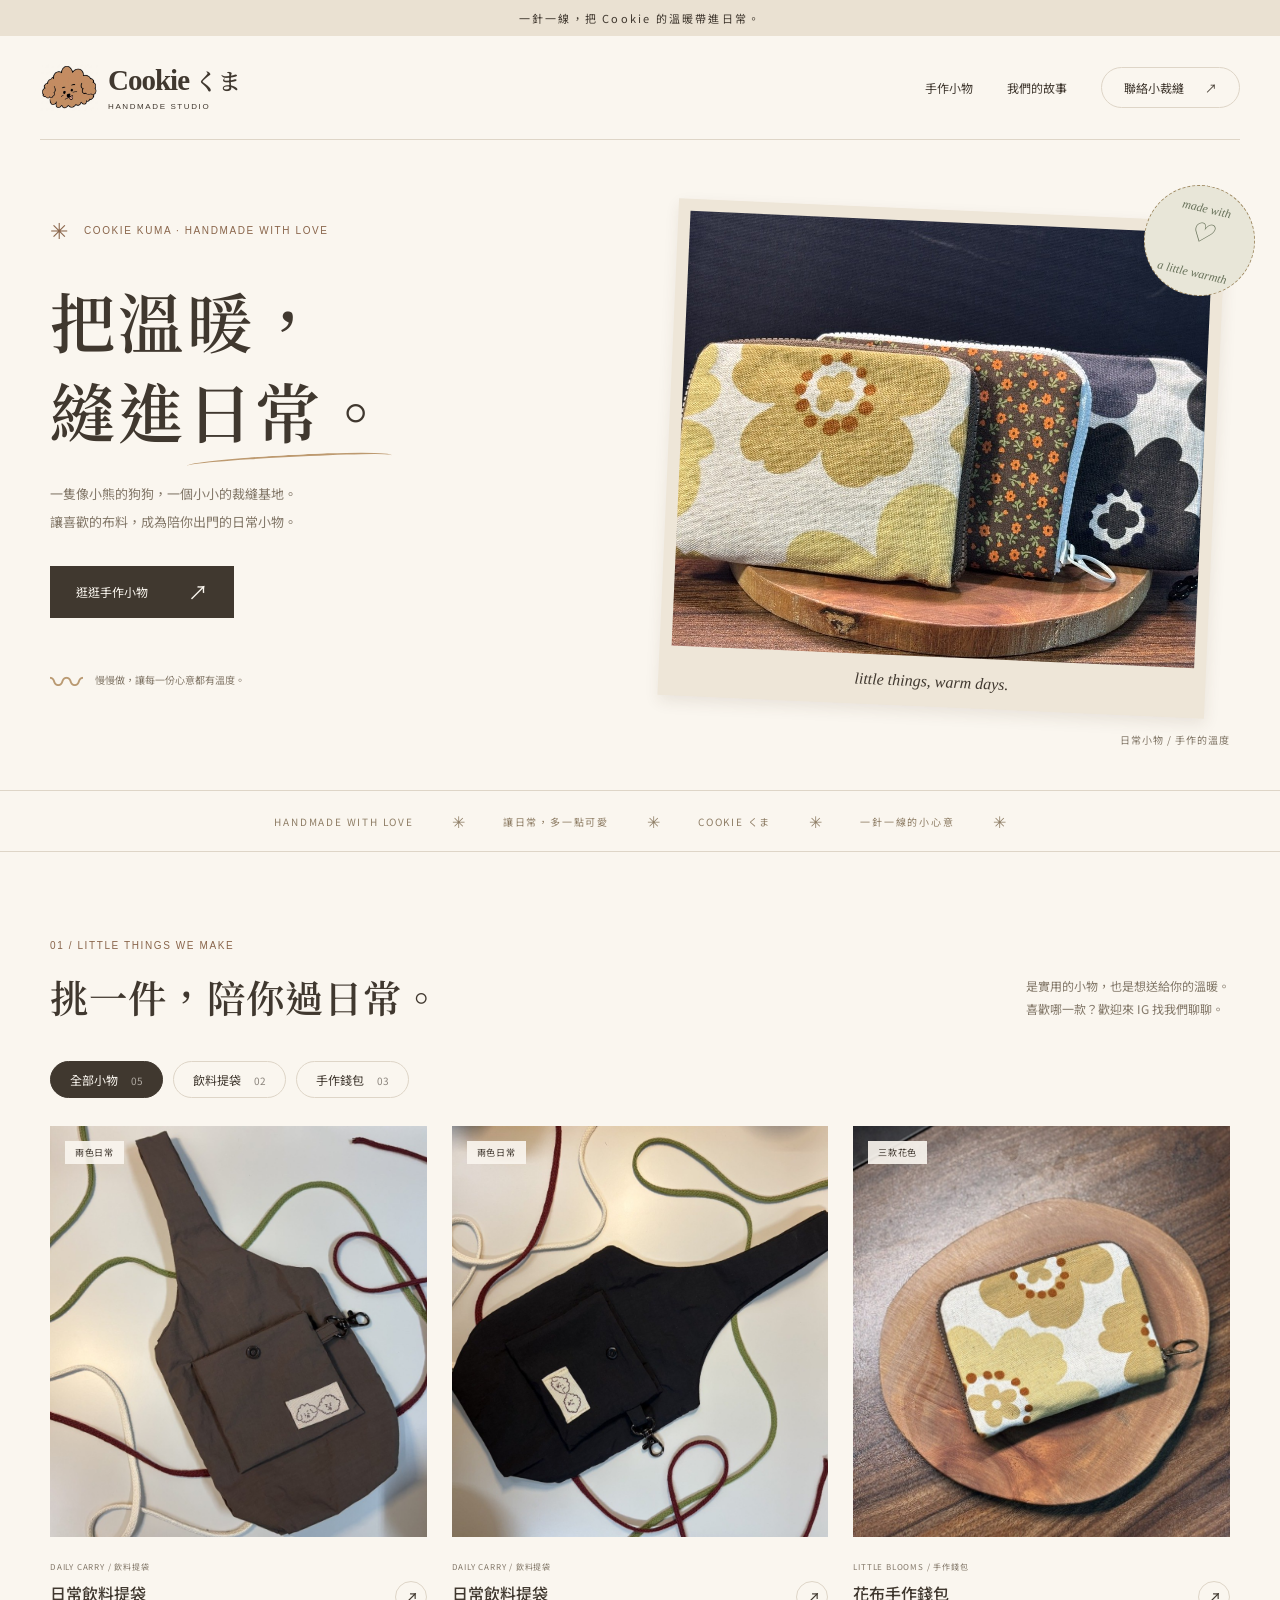
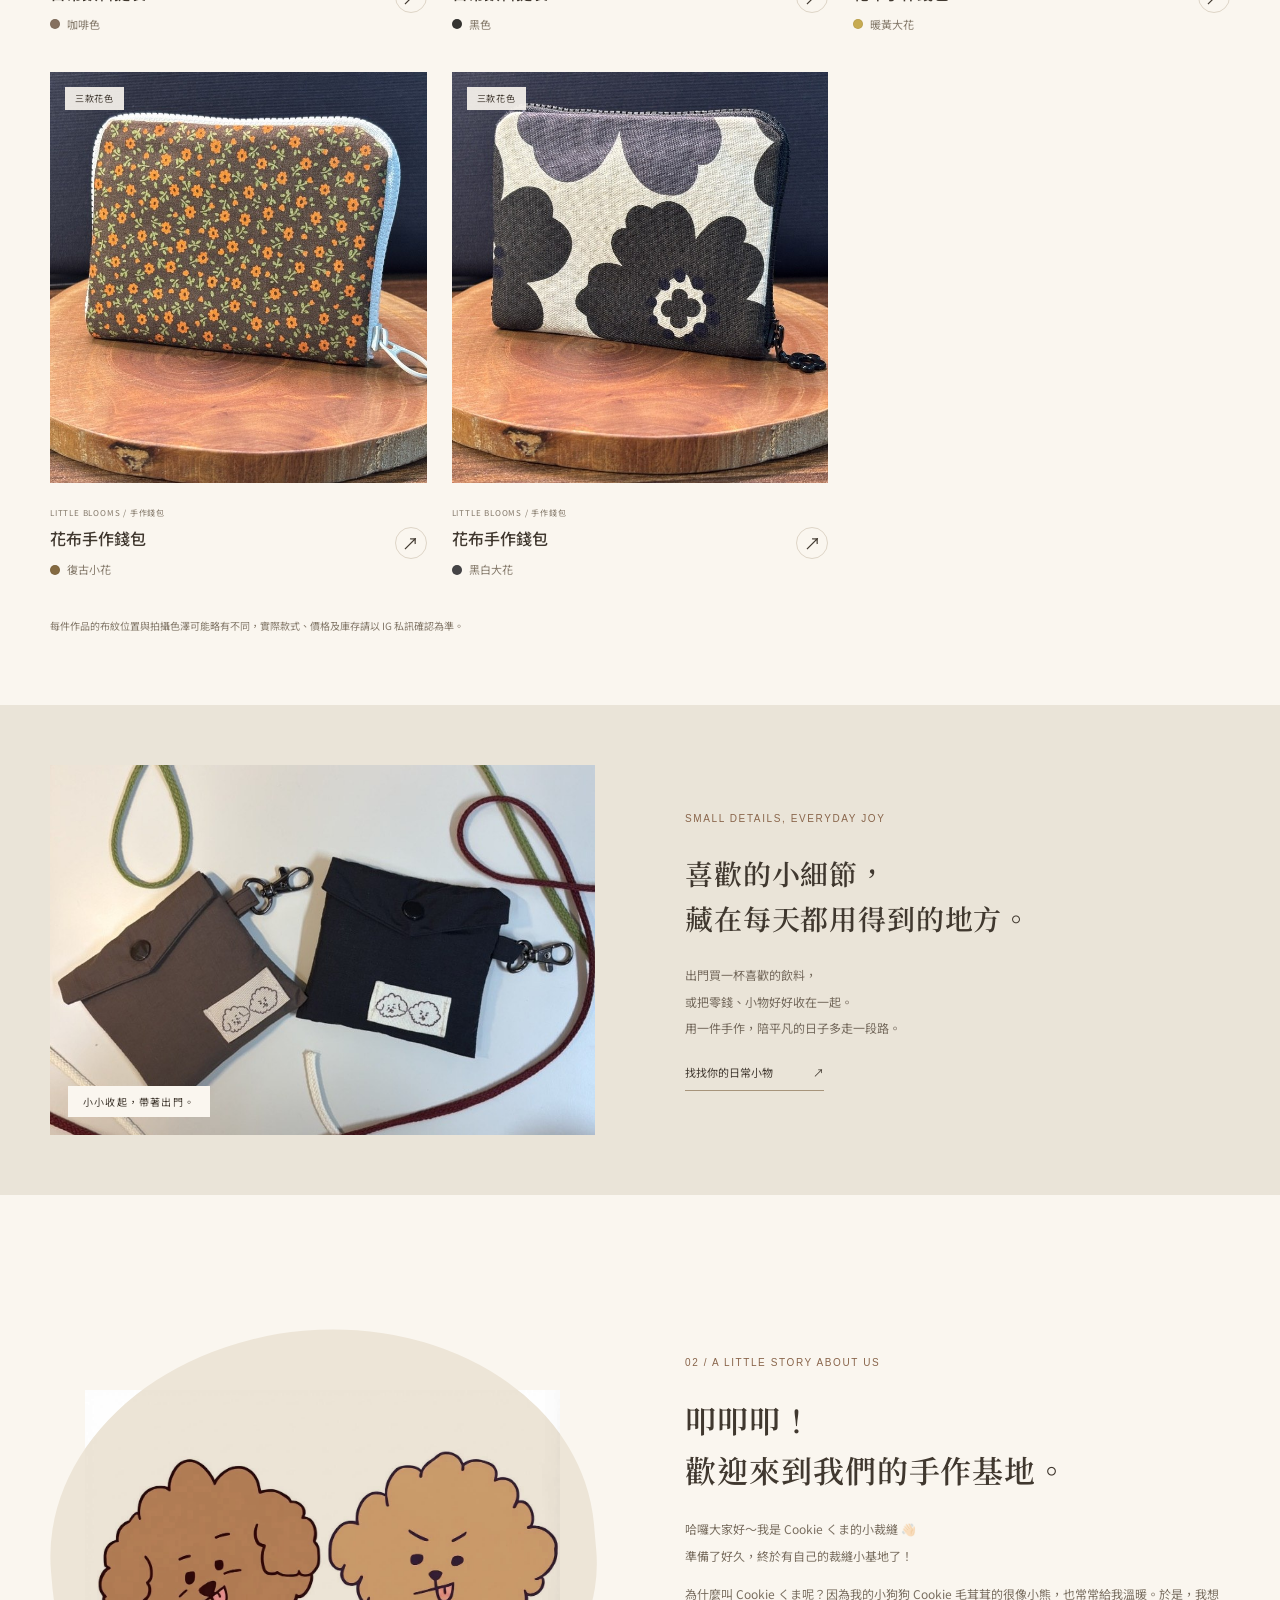
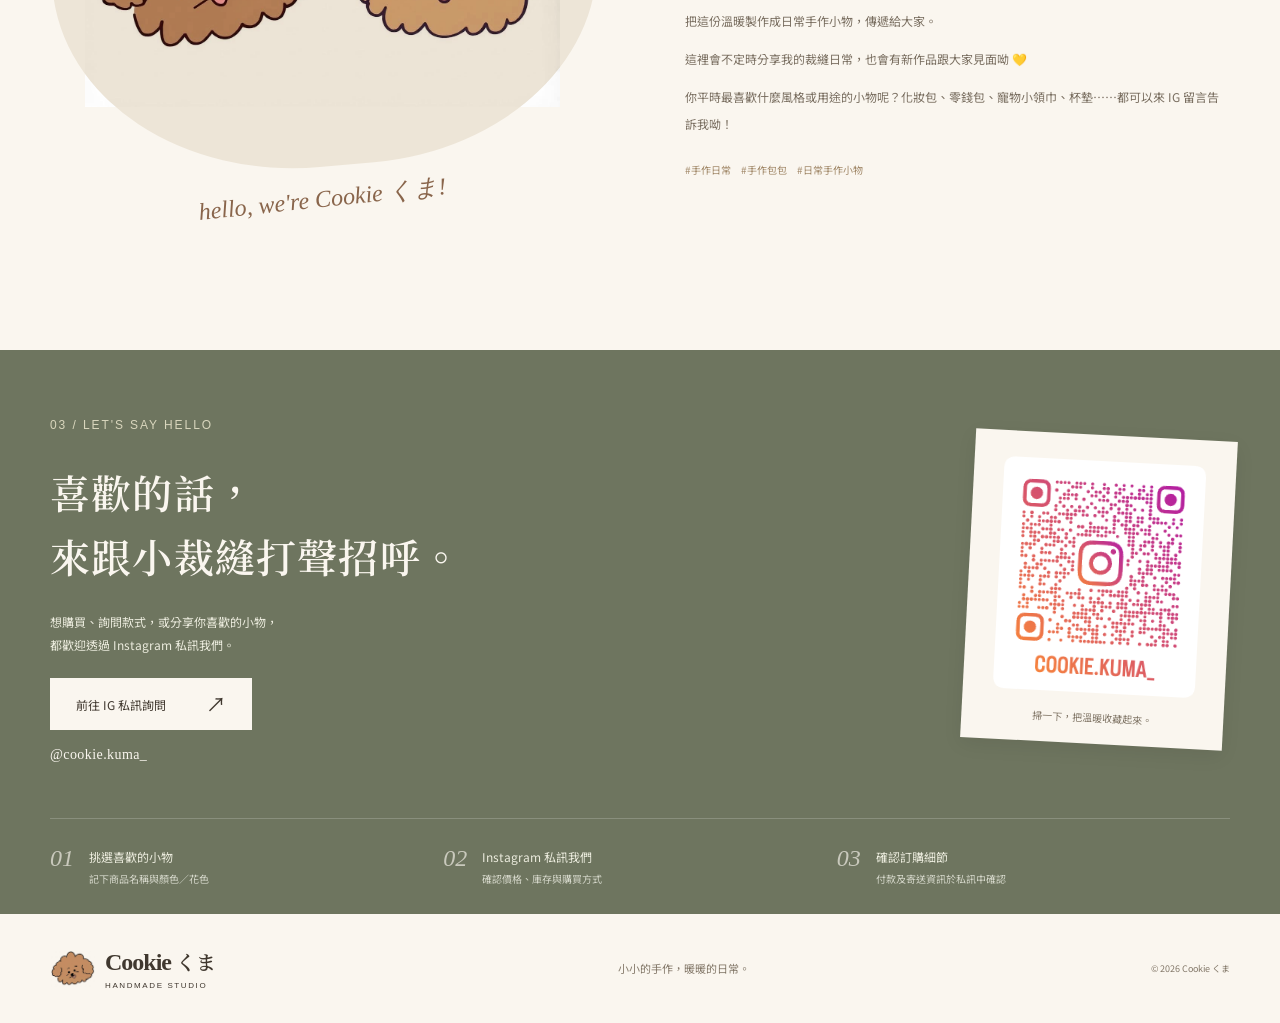
==== commit b1a8b674: "Remove decorative star beside brand illustration" ====
--- a/index.html
+++ b/index.html
@@ -17,7 +17,7 @@
 <div class="ribbon" aria-hidden="true"><span>HANDMADE WITH LOVE</span> ✳ <span>讓日常，多一點可愛</span> ✳ <span>COOKIE くま</span> ✳ <span>一針一線的小心意</span> ✳</div>
 <section id="products" class="products wrap"><div class="section-heading"><div><p class="eyebrow">01 / LITTLE THINGS WE MAKE</p><h2>挑一件，陪你過日常。</h2></div><p>是實用的小物，也是想送給你的溫暖。<br>喜歡哪一款？歡迎來 IG 找我們聊聊。</p></div><div class="filters" role="group" aria-label="商品分類"><button class="active" data-filter="all" aria-pressed="true">全部小物 <span>05</span></button><button data-filter="bag" aria-pressed="false">飲料提袋 <span>02</span></button><button data-filter="wallet" aria-pressed="false">手作錢包 <span>03</span></button></div><div id="product-grid" class="product-grid"></div><noscript><p>請啟用 JavaScript 查看商品，或直接前往 <a href="https://www.instagram.com/cookie.kuma_/">Cookie くま Instagram</a> 欣賞作品。</p></noscript><p class="product-note">每件作品的布紋位置與拍攝色澤可能略有不同，實際款式、價格及庫存請以 IG 私訊確認為準。</p></section>
 <section class="detail-section"><div class="wrap detail-grid"><div class="detail-photo"><img src="assets/bags-folded.jpg" alt="咖啡色及黑色飲料提袋折疊後的樣子" loading="lazy"><span>小小收起，帶著出門。</span></div><div class="detail-copy"><p class="eyebrow">SMALL DETAILS, EVERYDAY JOY</p><h2>喜歡的小細節，<br>藏在每天都用得到的地方。</h2><p>出門買一杯喜歡的飲料，<br>或把零錢、小物好好收在一起。<br>用一件手作，陪平凡的日子多走一段路。</p><a class="text-link" href="#products">找找你的日常小物 <span>↗</span></a></div></div></section>
-<section id="story" class="wrap story"><div class="story-illustration"><div class="story-logo"><img src="assets/logo-pair.png" alt="毛茸茸的 Cookie 狗狗與小熊插畫" loading="lazy"></div><span class="handwritten">hello, we're Cookie くま!</span><span class="story-star" aria-hidden="true">✳</span></div><div class="story-copy"><p class="eyebrow">02 / A LITTLE STORY ABOUT US</p><h2>叩叩叩！<br>歡迎來到我們的手作基地。</h2><p>哈囉大家好～我是 Cookie くま的小裁縫 👋🏻<br>準備了好久，終於有自己的裁縫小基地了！</p><p>為什麼叫 Cookie くま呢？因為我的小狗狗 Cookie 毛茸茸的很像小熊，也常常給我溫暖。於是，我想把這份溫暖製作成日常手作小物，傳遞給大家。</p><p>這裡會不定時分享我的裁縫日常，也會有新作品跟大家見面呦 💛</p><p>你平時最喜歡什麼風格或用途的小物呢？化妝包、零錢包、寵物小領巾、杯墊……都可以來 IG 留言告訴我呦！</p><p class="story-tags">#手作日常　#手作包包　#日常手作小物</p></div></section>
+<section id="story" class="wrap story"><div class="story-illustration"><div class="story-logo"><img src="assets/logo-pair.png" alt="毛茸茸的 Cookie 狗狗與小熊插畫" loading="lazy"></div><span class="handwritten">hello, we're Cookie くま!</span></div><div class="story-copy"><p class="eyebrow">02 / A LITTLE STORY ABOUT US</p><h2>叩叩叩！<br>歡迎來到我們的手作基地。</h2><p>哈囉大家好～我是 Cookie くま的小裁縫 👋🏻<br>準備了好久，終於有自己的裁縫小基地了！</p><p>為什麼叫 Cookie くま呢？因為我的小狗狗 Cookie 毛茸茸的很像小熊，也常常給我溫暖。於是，我想把這份溫暖製作成日常手作小物，傳遞給大家。</p><p>這裡會不定時分享我的裁縫日常，也會有新作品跟大家見面呦 💛</p><p>你平時最喜歡什麼風格或用途的小物呢？化妝包、零錢包、寵物小領巾、杯墊……都可以來 IG 留言告訴我呦！</p><p class="story-tags">#手作日常　#手作包包　#日常手作小物</p></div></section>
 <section id="contact" class="contact"><div class="wrap contact-grid"><div><p class="eyebrow">03 / LET'S SAY HELLO</p><h2>喜歡的話，<br>來跟小裁縫打聲招呼。</h2><p>想購買、詢問款式，或分享你喜歡的小物，<br>都歡迎透過 Instagram 私訊我們。</p><a class="button light" href="https://www.instagram.com/cookie.kuma_/" target="_blank" rel="noopener noreferrer">前往 IG 私訊詢問 <span>↗</span></a><a class="ig-handle" href="https://www.instagram.com/cookie.kuma_/" target="_blank" rel="noopener noreferrer">@cookie.kuma_</a></div><div class="qr-card"><img src="assets/instagram-qr.png" alt="Cookie くま Instagram QR Code，帳號 cookie.kuma_" width="235" height="270" loading="lazy"><p>掃一下，把溫暖收藏起來。</p></div></div><div class="wrap order-steps"><div><span>01</span><p>挑選喜歡的小物<small>記下商品名稱與顏色／花色</small></p></div><div><span>02</span><p>Instagram 私訊我們<small>確認價格、庫存與購買方式</small></p></div><div><span>03</span><p>確認訂購細節<small>付款及寄送資訊於私訊中確認</small></p></div></div></section>
 </main>
 <footer class="wrap footer"><a class="brand" href="#"><img src="assets/favicon.png" alt=""><span>Cookie <span class="jp">くま</span><small>HANDMADE STUDIO</small></span></a><p>小小的手作，暖暖的日常。</p><small>© <span id="year">2026</span> Cookie くま</small></footer>
--- a/style.css
+++ b/style.css
@@ -1,2 +1,2 @@
 @import url('https://fonts.googleapis.com/css2?family=Noto+Sans+TC:wght@400;500;600;700&family=Noto+Serif+TC:wght@500;600;700;800&display=swap');
-:root{--paper:#faf6ef;--ink:#40382f;--muted:#837869;--brown:#89654b;--line:#ded5c7;--cream:#eee5d6;--green:#69735b}*{box-sizing:border-box}html{scroll-behavior:smooth;scroll-padding-top:105px}body{margin:0;background:var(--paper);color:var(--ink);font-family:'Noto Sans TC',sans-serif;font-size:14px;-webkit-font-smoothing:antialiased}a{color:inherit;text-decoration:none}button{font:inherit;color:inherit;cursor:pointer}button,a{-webkit-tap-highlight-color:transparent}button:focus-visible,a:focus-visible{outline:3px solid #bb7e40;outline-offset:5px}img{display:block;max-width:100%}p{line-height:1.95}h1,h2,h3,p{margin-top:0}h1,h2{font-family:'Noto Serif TC',serif;font-weight:600}h2{font-size:clamp(27px,3vw,39px);line-height:1.6;letter-spacing:.03em;margin-bottom:22px}.wrap{width:min(1180px,calc(100% - 100px));margin-inline:auto}.announcement{background:#eae1d2;text-align:center;font-size:11px;letter-spacing:.2em;padding:10px 20px}.header{width:min(1320px,calc(100% - 80px));margin:auto;height:104px;display:flex;align-items:center;justify-content:space-between;border-bottom:1px solid var(--line)}.brand{display:flex;align-items:center;gap:10px;font-family:Georgia,serif;font-weight:600;font-size:29px;letter-spacing:-1px}.brand img{width:58px;height:52px;object-fit:contain;mix-blend-mode:multiply}.brand .jp{font-family:'Noto Serif TC',serif;font-size:23px;letter-spacing:0}.brand small{display:block;font-family:sans-serif;letter-spacing:.2em;font-size:8px;margin-top:5px;font-weight:400}.header nav{display:flex;align-items:center;gap:34px;font-size:12px}.header nav a:hover{color:var(--brown)}.nav-contact{border:1px solid var(--line);border-radius:30px;padding:11px 22px}.nav-contact span{margin-left:18px}.hero{display:grid;grid-template-columns:1fr 1.02fr;gap:68px;padding-top:70px;padding-bottom:83px;align-items:center}.eyebrow{font-family:Arial,sans-serif;font-size:10px;font-weight:500;letter-spacing:.16em;color:var(--brown);margin-bottom:24px;line-height:1.7}.tiny-flower{font-size:22px;vertical-align:middle;margin-right:10px}.hero h1{font-size:clamp(48px,5.1vw,70px);line-height:1.38;letter-spacing:.05em;margin-bottom:25px}.underline{position:relative;white-space:nowrap}.underline:after{content:'';height:9px;border-top:2px solid #bd9a70;border-radius:50%;position:absolute;left:0;right:0;bottom:-9px;transform:rotate(-3deg)}.hero-description{color:var(--muted);font-size:13px;line-height:2.2;margin-bottom:29px}.button{display:inline-flex;align-items:center;justify-content:space-between;gap:40px;padding:15px 25px;border:1px solid var(--ink);background:var(--ink);color:var(--paper);font-size:12px;min-height:49px;transition:background .2s,transform .2s}.button:hover{background:var(--brown);transform:translateY(-2px)}.button span{font-size:20px;line-height:1}.hero-foot{display:flex;align-items:center;gap:12px;font-size:10px;color:var(--muted);margin-top:38px}.stitch{font-size:33px;color:#ba9a72}.hero-visual{position:relative;padding-right:15px}.photo-frame{padding:12px 12px 0;background:#eee6d8;transform:rotate(2.5deg);box-shadow:1px 6px 15px #4e382518}.photo-frame>img{width:100%;height:435px;object-fit:cover}.photo-caption{display:block;text-align:center;font-family:Georgia,serif;font-style:italic;font-size:16px;padding:16px}.round-stamp{position:absolute;right:-25px;top:-25px;width:111px;height:111px;border:1px dashed #a08b64;border-radius:50%;background:#e8e6d8;color:var(--green);font-family:Georgia,serif;font-style:italic;font-size:12px;display:flex;flex-direction:column;align-items:center;justify-content:center;transform:rotate(13deg);line-height:1.2}.round-stamp span{font-size:27px;margin:2px}.hero-label{position:absolute;right:0;bottom:-40px;letter-spacing:.1em;font-size:10px;color:var(--muted)}.ribbon{display:flex;justify-content:center;align-items:center;gap:38px;border-block:1px solid var(--line);padding:18px 20px;color:#8f7e66;font-size:16px;overflow:hidden;white-space:nowrap}.ribbon span{font-size:10px;letter-spacing:.18em}.products{padding-block:85px 70px}.section-heading{display:flex;align-items:end;justify-content:space-between;gap:20px}.section-heading .eyebrow{margin-bottom:12px}.section-heading h2{margin-bottom:0}.section-heading>p{font-size:12px;color:var(--muted);margin-bottom:7px}.filters{display:flex;gap:10px;margin:34px 0 28px}.filters button{padding:9px 19px;border:1px solid var(--line);border-radius:30px;background:transparent;font-size:12px}.filters button.active{background:var(--ink);color:var(--paper);border-color:var(--ink)}.filters span{opacity:.6;margin-left:10px;font-size:10px}.product-grid{display:grid;grid-template-columns:repeat(3,1fr);gap:37px 25px}.product-photo{width:100%;aspect-ratio:1/1.09;border:0;padding:0;position:relative;overflow:hidden;background:var(--cream)}.product-photo>img{width:100%;height:100%;object-fit:cover;transition:transform .5s}.product-photo:hover>img{transform:scale(1.045)}.product-tag{position:absolute;top:15px;left:15px;background:#faf6efe8;padding:5px 10px;font-size:9px;letter-spacing:.08em}.view-product{position:absolute;bottom:12px;right:12px;border-radius:50px;padding:8px 13px;background:#faf6eff0;font-size:10px;opacity:0;transform:translateY(5px);transition:.2s}.product-photo:hover .view-product,.product-photo:focus-visible .view-product{opacity:1;transform:translateY(0)}.product-meta{display:flex;justify-content:space-between;align-items:center;padding-top:18px}.product-type{font-size:8px;color:var(--muted);letter-spacing:.1em;margin-bottom:6px}.product-meta h3{font-size:16px;font-weight:500;margin:0 0 9px}.product-meta h3 button{padding:0;border:0;background:none}.variant{font-size:11px;color:var(--muted);margin:0;display:flex;align-items:center;gap:7px}.swatch{width:10px;height:10px;border-radius:50%;border:1px solid #0001}.product-arrow{width:32px;height:32px;border:1px solid var(--line);border-radius:50%;background:transparent;font-size:17px}.product-arrow:hover{background:var(--cream)}.product-note{font-size:10px;color:var(--muted);margin:35px 0 0}.detail-section{background:#eae4d8;padding-block:60px}.detail-grid{display:grid;grid-template-columns:1fr 1fr;gap:90px;align-items:center}.detail-photo{position:relative}.detail-photo img{width:100%;height:370px;object-fit:cover}.detail-photo>span{position:absolute;left:18px;bottom:18px;background:var(--paper);padding:8px 15px;font-size:10px;letter-spacing:.12em}.detail-copy h2{font-size:28px}.detail-copy p:not(.eyebrow){font-size:12px;color:#756a5d;line-height:2.2}.text-link{display:inline-flex;gap:40px;border-bottom:1px solid #a7947b;padding:10px 0;font-size:11px}.story{padding-block:95px;display:grid;grid-template-columns:1fr 1fr;gap:90px;align-items:center}.story-illustration{position:relative;text-align:center;padding:40px 0}.story-logo{border-radius:50% 50% 44% 46%;background:#ede5d7;aspect-ratio:1/0.8;display:flex;align-items:center;padding:35px;transform:rotate(-5deg)}.story-logo img{mix-blend-mode:multiply;transform:rotate(5deg)}.handwritten{display:block;font-family:Georgia,serif;font-size:24px;font-style:italic;transform:rotate(-6deg);margin-top:17px;color:var(--brown)}.story-star{position:absolute;right:12px;top:20px;font-size:45px;color:#b69b6b}.story-copy h2{font-size:31px}.story-copy p:not(.eyebrow){font-size:12px;color:#7a6f61;line-height:2.2}.story-copy .story-tags{font-size:10px!important;color:#a08767!important;margin-top:22px}.contact{background:#6e755f;color:var(--paper);padding-block:65px 0}.contact-grid{display:grid;grid-template-columns:1fr 310px;gap:90px;align-items:center}.contact .eyebrow{color:#d9d6bd}.contact h2{font-size:40px}.contact p{color:#ececde;font-size:12px}.button.light{background:var(--paper);color:var(--ink);border-color:var(--paper);margin-top:10px}.button.light:hover{background:#e9dcc5}.ig-handle{display:block;margin-top:17px;font-family:Georgia,serif;letter-spacing:.03em;font-size:14px}.qr-card{background:var(--paper);color:var(--ink);padding:26px 30px 16px;transform:rotate(3deg);width:262px;justify-self:end;box-shadow:0 6px 20px #0001}.qr-card img{width:100%;height:auto}.qr-card p{color:var(--muted);font-size:10px;text-align:center;margin:15px 0 0;white-space:nowrap}.order-steps{display:grid;grid-template-columns:repeat(3,1fr);border-top:1px solid #ffffff30;margin-top:55px;padding-block:26px}.order-steps>div{display:flex;gap:15px;align-items:start}.order-steps>div>span{font-family:Georgia,serif;font-style:italic;font-size:24px;opacity:.65}.order-steps p{margin:0;font-size:12px}.order-steps small{display:block;font-size:10px;color:#d6d8cb}.footer{display:flex;align-items:center;justify-content:space-between;gap:20px;padding-block:32px}.footer .brand{font-size:24px}.footer .brand img{width:45px;height:45px}.footer .brand .jp{font-size:20px}.footer>p{margin:0;color:var(--muted);font-size:11px}.footer>small{font-size:9px;color:var(--muted)}.skip{position:fixed;top:-100px;z-index:20;background:var(--paper);padding:15px}.skip:focus{top:0}dialog{border:0;background:var(--paper);color:var(--ink);padding:42px;width:min(930px,calc(100% - 32px));max-height:90vh;box-shadow:0 20px 100px #0003}dialog::backdrop{background:#30291dcc;backdrop-filter:blur(4px)}.dialog-grid{display:grid;grid-template-columns:1.15fr 1fr;gap:35px;align-items:center}.close-dialog{position:absolute;top:5px;right:10px;border:0;background:none;font-size:30px;z-index:1}.dialog-image{width:100%;height:360px;object-fit:contain;background:#e8dfd1}.thumbnails{display:flex;gap:7px;overflow-x:auto;margin-top:10px;padding:3px}.thumbnails button{padding:0;border:2px solid transparent;flex-shrink:0;width:54px;height:54px}.thumbnails button[aria-pressed=true]{border-color:var(--brown)}.thumbnails img{width:100%;height:100%;object-fit:cover}.dialog-copy h2{font-size:27px}.dialog-copy>p{font-size:12px;color:var(--muted)}.dialog-copy .dialog-price{padding-top:14px;border-top:1px solid var(--line);color:var(--ink)}.dialog-copy .button{width:100%;gap:16px}.copy-button{display:block;border:1px solid var(--line);background:none;width:100%;padding:12px;margin-bottom:10px;font-size:12px}.dialog-copy .hint{font-size:10px;line-height:1.8;margin-top:12px}.dialog-open{overflow:hidden}@media(min-width:1400px){.hero{padding-block:85px 100px}.photo-frame>img{height:470px}}@media(max-width:1000px){.wrap{width:calc(100% - 64px)}.hero{gap:35px}.hero h1{font-size:53px}.photo-frame>img{height:365px}.hero .eyebrow{font-size:8px}.hero-description{font-size:12px}.round-stamp{right:-10px;width:90px;height:90px;font-size:10px}.detail-grid,.story{gap:45px}.contact-grid{gap:40px}.header{width:calc(100% - 50px)}.header nav{gap:20px}.detail-copy h2{font-size:24px}.section-heading>p{font-size:10px}}@media(max-width:700px){html{scroll-padding-top:20px}.wrap{width:calc(100% - 40px)}.announcement{font-size:9px;letter-spacing:.12em}.header{width:calc(100% - 36px);height:83px}.brand{font-size:25px;gap:4px}.brand img{width:49px;height:45px}.brand .jp{font-size:20px}.brand small{font-size:7px}.header nav{gap:18px;font-size:11px}.header nav>a:nth-child(2){display:none}.nav-contact{border:0;padding:0}.nav-contact span{margin-left:3px}.hero{grid-template-columns:1fr;gap:50px;padding-top:39px;padding-bottom:64px}.hero .eyebrow{font-size:9px;margin-bottom:20px}.hero h1{font-size:52px}.hero-description{font-size:12px}.hero-foot{margin-top:24px}.hero-visual{width:93%;justify-self:center;padding-right:0}.photo-frame>img{height:auto;aspect-ratio:1.16;object-fit:cover}.photo-caption{padding:11px;font-size:14px}.round-stamp{right:-16px;top:-22px}.hero-label{bottom:-28px;font-size:9px}.ribbon{gap:23px;justify-content:flex-start;padding-block:14px}.ribbon span{font-size:8px}.products{padding-block:50px}.section-heading{display:block}.section-heading h2{font-size:27px}.section-heading>p{font-size:11px;margin-top:12px}.filters{gap:7px;margin:25px 0}.filters button{padding:8px 12px;font-size:11px}.filters span{margin-left:5px;font-size:9px}.product-grid{grid-template-columns:repeat(2,minmax(0,1fr));gap:28px 13px}.product-tag{font-size:8px;top:9px;left:9px;padding:4px 7px}.product-type{font-size:6px;letter-spacing:0}.product-meta{padding-top:12px;align-items:start}.product-meta h3{font-size:14px}.product-arrow{width:25px;height:25px;font-size:15px;flex-shrink:0;margin-top:15px}.variant{font-size:10px}.view-product{display:none}.product-note{font-size:9px}.detail-section{padding-block:36px}.detail-grid{grid-template-columns:1fr;gap:29px}.detail-photo img{height:320px}.detail-copy h2{font-size:26px}.detail-copy .eyebrow{margin-bottom:15px}.story{grid-template-columns:1fr;gap:30px;padding-block:45px}.story-illustration{width:85%;margin:auto;padding:10px 0 20px}.story-copy h2{font-size:28px}.handwritten{font-size:22px}.contact{padding-top:42px}.contact-grid{grid-template-columns:1fr;gap:38px}.contact h2{font-size:31px}.contact .eyebrow{margin-bottom:17px}.qr-card{justify-self:center;width:225px;padding:20px 25px 14px}.order-steps{grid-template-columns:1fr;gap:23px;margin-top:40px;padding-block:25px}.order-steps p{font-size:12px}.order-steps>div>span{width:28px}.footer{flex-wrap:wrap;gap:18px;padding-block:25px}.footer>p{display:none}.footer>small{font-size:8px}.dialog-grid{grid-template-columns:1fr;gap:22px}dialog{padding:30px 20px 20px}.dialog-image{height:270px}.dialog-copy h2{font-size:24px;margin-bottom:12px}.dialog-copy .eyebrow{margin-bottom:10px}}@media(prefers-reduced-motion:reduce){html{scroll-behavior:auto}*,*:before,*:after{transition:none!important}}
+:root{--paper:#faf6ef;--ink:#40382f;--muted:#837869;--brown:#89654b;--line:#ded5c7;--cream:#eee5d6;--green:#69735b}*{box-sizing:border-box}html{scroll-behavior:smooth;scroll-padding-top:105px}body{margin:0;background:var(--paper);color:var(--ink);font-family:'Noto Sans TC',sans-serif;font-size:14px;-webkit-font-smoothing:antialiased}a{color:inherit;text-decoration:none}button{font:inherit;color:inherit;cursor:pointer}button,a{-webkit-tap-highlight-color:transparent}button:focus-visible,a:focus-visible{outline:3px solid #bb7e40;outline-offset:5px}img{display:block;max-width:100%}p{line-height:1.95}h1,h2,h3,p{margin-top:0}h1,h2{font-family:'Noto Serif TC',serif;font-weight:600}h2{font-size:clamp(27px,3vw,39px);line-height:1.6;letter-spacing:.03em;margin-bottom:22px}.wrap{width:min(1180px,calc(100% - 100px));margin-inline:auto}.announcement{background:#eae1d2;text-align:center;font-size:11px;letter-spacing:.2em;padding:10px 20px}.header{width:min(1320px,calc(100% - 80px));margin:auto;height:104px;display:flex;align-items:center;justify-content:space-between;border-bottom:1px solid var(--line)}.brand{display:flex;align-items:center;gap:10px;font-family:Georgia,serif;font-weight:600;font-size:29px;letter-spacing:-1px}.brand img{width:58px;height:52px;object-fit:contain;mix-blend-mode:multiply}.brand .jp{font-family:'Noto Serif TC',serif;font-size:23px;letter-spacing:0}.brand small{display:block;font-family:sans-serif;letter-spacing:.2em;font-size:8px;margin-top:5px;font-weight:400}.header nav{display:flex;align-items:center;gap:34px;font-size:12px}.header nav a:hover{color:var(--brown)}.nav-contact{border:1px solid var(--line);border-radius:30px;padding:11px 22px}.nav-contact span{margin-left:18px}.hero{display:grid;grid-template-columns:1fr 1.02fr;gap:68px;padding-top:70px;padding-bottom:83px;align-items:center}.eyebrow{font-family:Arial,sans-serif;font-size:10px;font-weight:500;letter-spacing:.16em;color:var(--brown);margin-bottom:24px;line-height:1.7}.tiny-flower{font-size:22px;vertical-align:middle;margin-right:10px}.hero h1{font-size:clamp(48px,5.1vw,70px);line-height:1.38;letter-spacing:.05em;margin-bottom:25px}.underline{position:relative;white-space:nowrap}.underline:after{content:'';height:9px;border-top:2px solid #bd9a70;border-radius:50%;position:absolute;left:0;right:0;bottom:-9px;transform:rotate(-3deg)}.hero-description{color:var(--muted);font-size:13px;line-height:2.2;margin-bottom:29px}.button{display:inline-flex;align-items:center;justify-content:space-between;gap:40px;padding:15px 25px;border:1px solid var(--ink);background:var(--ink);color:var(--paper);font-size:12px;min-height:49px;transition:background .2s,transform .2s}.button:hover{background:var(--brown);transform:translateY(-2px)}.button span{font-size:20px;line-height:1}.hero-foot{display:flex;align-items:center;gap:12px;font-size:10px;color:var(--muted);margin-top:38px}.stitch{font-size:33px;color:#ba9a72}.hero-visual{position:relative;padding-right:15px}.photo-frame{padding:12px 12px 0;background:#eee6d8;transform:rotate(2.5deg);box-shadow:1px 6px 15px #4e382518}.photo-frame>img{width:100%;height:435px;object-fit:cover}.photo-caption{display:block;text-align:center;font-family:Georgia,serif;font-style:italic;font-size:16px;padding:16px}.round-stamp{position:absolute;right:-25px;top:-25px;width:111px;height:111px;border:1px dashed #a08b64;border-radius:50%;background:#e8e6d8;color:var(--green);font-family:Georgia,serif;font-style:italic;font-size:12px;display:flex;flex-direction:column;align-items:center;justify-content:center;transform:rotate(13deg);line-height:1.2}.round-stamp span{font-size:27px;margin:2px}.hero-label{position:absolute;right:0;bottom:-40px;letter-spacing:.1em;font-size:10px;color:var(--muted)}.ribbon{display:flex;justify-content:center;align-items:center;gap:38px;border-block:1px solid var(--line);padding:18px 20px;color:#8f7e66;font-size:16px;overflow:hidden;white-space:nowrap}.ribbon span{font-size:10px;letter-spacing:.18em}.products{padding-block:85px 70px}.section-heading{display:flex;align-items:end;justify-content:space-between;gap:20px}.section-heading .eyebrow{margin-bottom:12px}.section-heading h2{margin-bottom:0}.section-heading>p{font-size:12px;color:var(--muted);margin-bottom:7px}.filters{display:flex;gap:10px;margin:34px 0 28px}.filters button{padding:9px 19px;border:1px solid var(--line);border-radius:30px;background:transparent;font-size:12px}.filters button.active{background:var(--ink);color:var(--paper);border-color:var(--ink)}.filters span{opacity:.6;margin-left:10px;font-size:10px}.product-grid{display:grid;grid-template-columns:repeat(3,1fr);gap:37px 25px}.product-photo{width:100%;aspect-ratio:1/1.09;border:0;padding:0;position:relative;overflow:hidden;background:var(--cream)}.product-photo>img{width:100%;height:100%;object-fit:cover;transition:transform .5s}.product-photo:hover>img{transform:scale(1.045)}.product-tag{position:absolute;top:15px;left:15px;background:#faf6efe8;padding:5px 10px;font-size:9px;letter-spacing:.08em}.view-product{position:absolute;bottom:12px;right:12px;border-radius:50px;padding:8px 13px;background:#faf6eff0;font-size:10px;opacity:0;transform:translateY(5px);transition:.2s}.product-photo:hover .view-product,.product-photo:focus-visible .view-product{opacity:1;transform:translateY(0)}.product-meta{display:flex;justify-content:space-between;align-items:center;padding-top:18px}.product-type{font-size:8px;color:var(--muted);letter-spacing:.1em;margin-bottom:6px}.product-meta h3{font-size:16px;font-weight:500;margin:0 0 9px}.product-meta h3 button{padding:0;border:0;background:none}.variant{font-size:11px;color:var(--muted);margin:0;display:flex;align-items:center;gap:7px}.swatch{width:10px;height:10px;border-radius:50%;border:1px solid #0001}.product-arrow{width:32px;height:32px;border:1px solid var(--line);border-radius:50%;background:transparent;font-size:17px}.product-arrow:hover{background:var(--cream)}.product-note{font-size:10px;color:var(--muted);margin:35px 0 0}.detail-section{background:#eae4d8;padding-block:60px}.detail-grid{display:grid;grid-template-columns:1fr 1fr;gap:90px;align-items:center}.detail-photo{position:relative}.detail-photo img{width:100%;height:370px;object-fit:cover}.detail-photo>span{position:absolute;left:18px;bottom:18px;background:var(--paper);padding:8px 15px;font-size:10px;letter-spacing:.12em}.detail-copy h2{font-size:28px}.detail-copy p:not(.eyebrow){font-size:12px;color:#756a5d;line-height:2.2}.text-link{display:inline-flex;gap:40px;border-bottom:1px solid #a7947b;padding:10px 0;font-size:11px}.story{padding-block:95px;display:grid;grid-template-columns:1fr 1fr;gap:90px;align-items:center}.story-illustration{position:relative;text-align:center;padding:40px 0}.story-logo{border-radius:50% 50% 44% 46%;background:#ede5d7;aspect-ratio:1/0.8;display:flex;align-items:center;padding:35px;transform:rotate(-5deg)}.story-logo img{mix-blend-mode:multiply;transform:rotate(5deg)}.handwritten{display:block;font-family:Georgia,serif;font-size:24px;font-style:italic;transform:rotate(-6deg);margin-top:17px;color:var(--brown)}.story-copy h2{font-size:31px}.story-copy p:not(.eyebrow){font-size:12px;color:#7a6f61;line-height:2.2}.story-copy .story-tags{font-size:10px!important;color:#a08767!important;margin-top:22px}.contact{background:#6e755f;color:var(--paper);padding-block:65px 0}.contact-grid{display:grid;grid-template-columns:1fr 310px;gap:90px;align-items:center}.contact .eyebrow{color:#d9d6bd}.contact h2{font-size:40px}.contact p{color:#ececde;font-size:12px}.button.light{background:var(--paper);color:var(--ink);border-color:var(--paper);margin-top:10px}.button.light:hover{background:#e9dcc5}.ig-handle{display:block;margin-top:17px;font-family:Georgia,serif;letter-spacing:.03em;font-size:14px}.qr-card{background:var(--paper);color:var(--ink);padding:26px 30px 16px;transform:rotate(3deg);width:262px;justify-self:end;box-shadow:0 6px 20px #0001}.qr-card img{width:100%;height:auto}.qr-card p{color:var(--muted);font-size:10px;text-align:center;margin:15px 0 0;white-space:nowrap}.order-steps{display:grid;grid-template-columns:repeat(3,1fr);border-top:1px solid #ffffff30;margin-top:55px;padding-block:26px}.order-steps>div{display:flex;gap:15px;align-items:start}.order-steps>div>span{font-family:Georgia,serif;font-style:italic;font-size:24px;opacity:.65}.order-steps p{margin:0;font-size:12px}.order-steps small{display:block;font-size:10px;color:#d6d8cb}.footer{display:flex;align-items:center;justify-content:space-between;gap:20px;padding-block:32px}.footer .brand{font-size:24px}.footer .brand img{width:45px;height:45px}.footer .brand .jp{font-size:20px}.footer>p{margin:0;color:var(--muted);font-size:11px}.footer>small{font-size:9px;color:var(--muted)}.skip{position:fixed;top:-100px;z-index:20;background:var(--paper);padding:15px}.skip:focus{top:0}dialog{border:0;background:var(--paper);color:var(--ink);padding:42px;width:min(930px,calc(100% - 32px));max-height:90vh;box-shadow:0 20px 100px #0003}dialog::backdrop{background:#30291dcc;backdrop-filter:blur(4px)}.dialog-grid{display:grid;grid-template-columns:1.15fr 1fr;gap:35px;align-items:center}.close-dialog{position:absolute;top:5px;right:10px;border:0;background:none;font-size:30px;z-index:1}.dialog-image{width:100%;height:360px;object-fit:contain;background:#e8dfd1}.thumbnails{display:flex;gap:7px;overflow-x:auto;margin-top:10px;padding:3px}.thumbnails button{padding:0;border:2px solid transparent;flex-shrink:0;width:54px;height:54px}.thumbnails button[aria-pressed=true]{border-color:var(--brown)}.thumbnails img{width:100%;height:100%;object-fit:cover}.dialog-copy h2{font-size:27px}.dialog-copy>p{font-size:12px;color:var(--muted)}.dialog-copy .dialog-price{padding-top:14px;border-top:1px solid var(--line);color:var(--ink)}.dialog-copy .button{width:100%;gap:16px}.copy-button{display:block;border:1px solid var(--line);background:none;width:100%;padding:12px;margin-bottom:10px;font-size:12px}.dialog-copy .hint{font-size:10px;line-height:1.8;margin-top:12px}.dialog-open{overflow:hidden}@media(min-width:1400px){.hero{padding-block:85px 100px}.photo-frame>img{height:470px}}@media(max-width:1000px){.wrap{width:calc(100% - 64px)}.hero{gap:35px}.hero h1{font-size:53px}.photo-frame>img{height:365px}.hero .eyebrow{font-size:8px}.hero-description{font-size:12px}.round-stamp{right:-10px;width:90px;height:90px;font-size:10px}.detail-grid,.story{gap:45px}.contact-grid{gap:40px}.header{width:calc(100% - 50px)}.header nav{gap:20px}.detail-copy h2{font-size:24px}.section-heading>p{font-size:10px}}@media(max-width:700px){html{scroll-padding-top:20px}.wrap{width:calc(100% - 40px)}.announcement{font-size:9px;letter-spacing:.12em}.header{width:calc(100% - 36px);height:83px}.brand{font-size:25px;gap:4px}.brand img{width:49px;height:45px}.brand .jp{font-size:20px}.brand small{font-size:7px}.header nav{gap:18px;font-size:11px}.header nav>a:nth-child(2){display:none}.nav-contact{border:0;padding:0}.nav-contact span{margin-left:3px}.hero{grid-template-columns:1fr;gap:50px;padding-top:39px;padding-bottom:64px}.hero .eyebrow{font-size:9px;margin-bottom:20px}.hero h1{font-size:52px}.hero-description{font-size:12px}.hero-foot{margin-top:24px}.hero-visual{width:93%;justify-self:center;padding-right:0}.photo-frame>img{height:auto;aspect-ratio:1.16;object-fit:cover}.photo-caption{padding:11px;font-size:14px}.round-stamp{right:-16px;top:-22px}.hero-label{bottom:-28px;font-size:9px}.ribbon{gap:23px;justify-content:flex-start;padding-block:14px}.ribbon span{font-size:8px}.products{padding-block:50px}.section-heading{display:block}.section-heading h2{font-size:27px}.section-heading>p{font-size:11px;margin-top:12px}.filters{gap:7px;margin:25px 0}.filters button{padding:8px 12px;font-size:11px}.filters span{margin-left:5px;font-size:9px}.product-grid{grid-template-columns:repeat(2,minmax(0,1fr));gap:28px 13px}.product-tag{font-size:8px;top:9px;left:9px;padding:4px 7px}.product-type{font-size:6px;letter-spacing:0}.product-meta{padding-top:12px;align-items:start}.product-meta h3{font-size:14px}.product-arrow{width:25px;height:25px;font-size:15px;flex-shrink:0;margin-top:15px}.variant{font-size:10px}.view-product{display:none}.product-note{font-size:9px}.detail-section{padding-block:36px}.detail-grid{grid-template-columns:1fr;gap:29px}.detail-photo img{height:320px}.detail-copy h2{font-size:26px}.detail-copy .eyebrow{margin-bottom:15px}.story{grid-template-columns:1fr;gap:30px;padding-block:45px}.story-illustration{width:85%;margin:auto;padding:10px 0 20px}.story-copy h2{font-size:28px}.handwritten{font-size:22px}.contact{padding-top:42px}.contact-grid{grid-template-columns:1fr;gap:38px}.contact h2{font-size:31px}.contact .eyebrow{margin-bottom:17px}.qr-card{justify-self:center;width:225px;padding:20px 25px 14px}.order-steps{grid-template-columns:1fr;gap:23px;margin-top:40px;padding-block:25px}.order-steps p{font-size:12px}.order-steps>div>span{width:28px}.footer{flex-wrap:wrap;gap:18px;padding-block:25px}.footer>p{display:none}.footer>small{font-size:8px}.dialog-grid{grid-template-columns:1fr;gap:22px}dialog{padding:30px 20px 20px}.dialog-image{height:270px}.dialog-copy h2{font-size:24px;margin-bottom:12px}.dialog-copy .eyebrow{margin-bottom:10px}}@media(prefers-reduced-motion:reduce){html{scroll-behavior:auto}*,*:before,*:after{transition:none!important}}
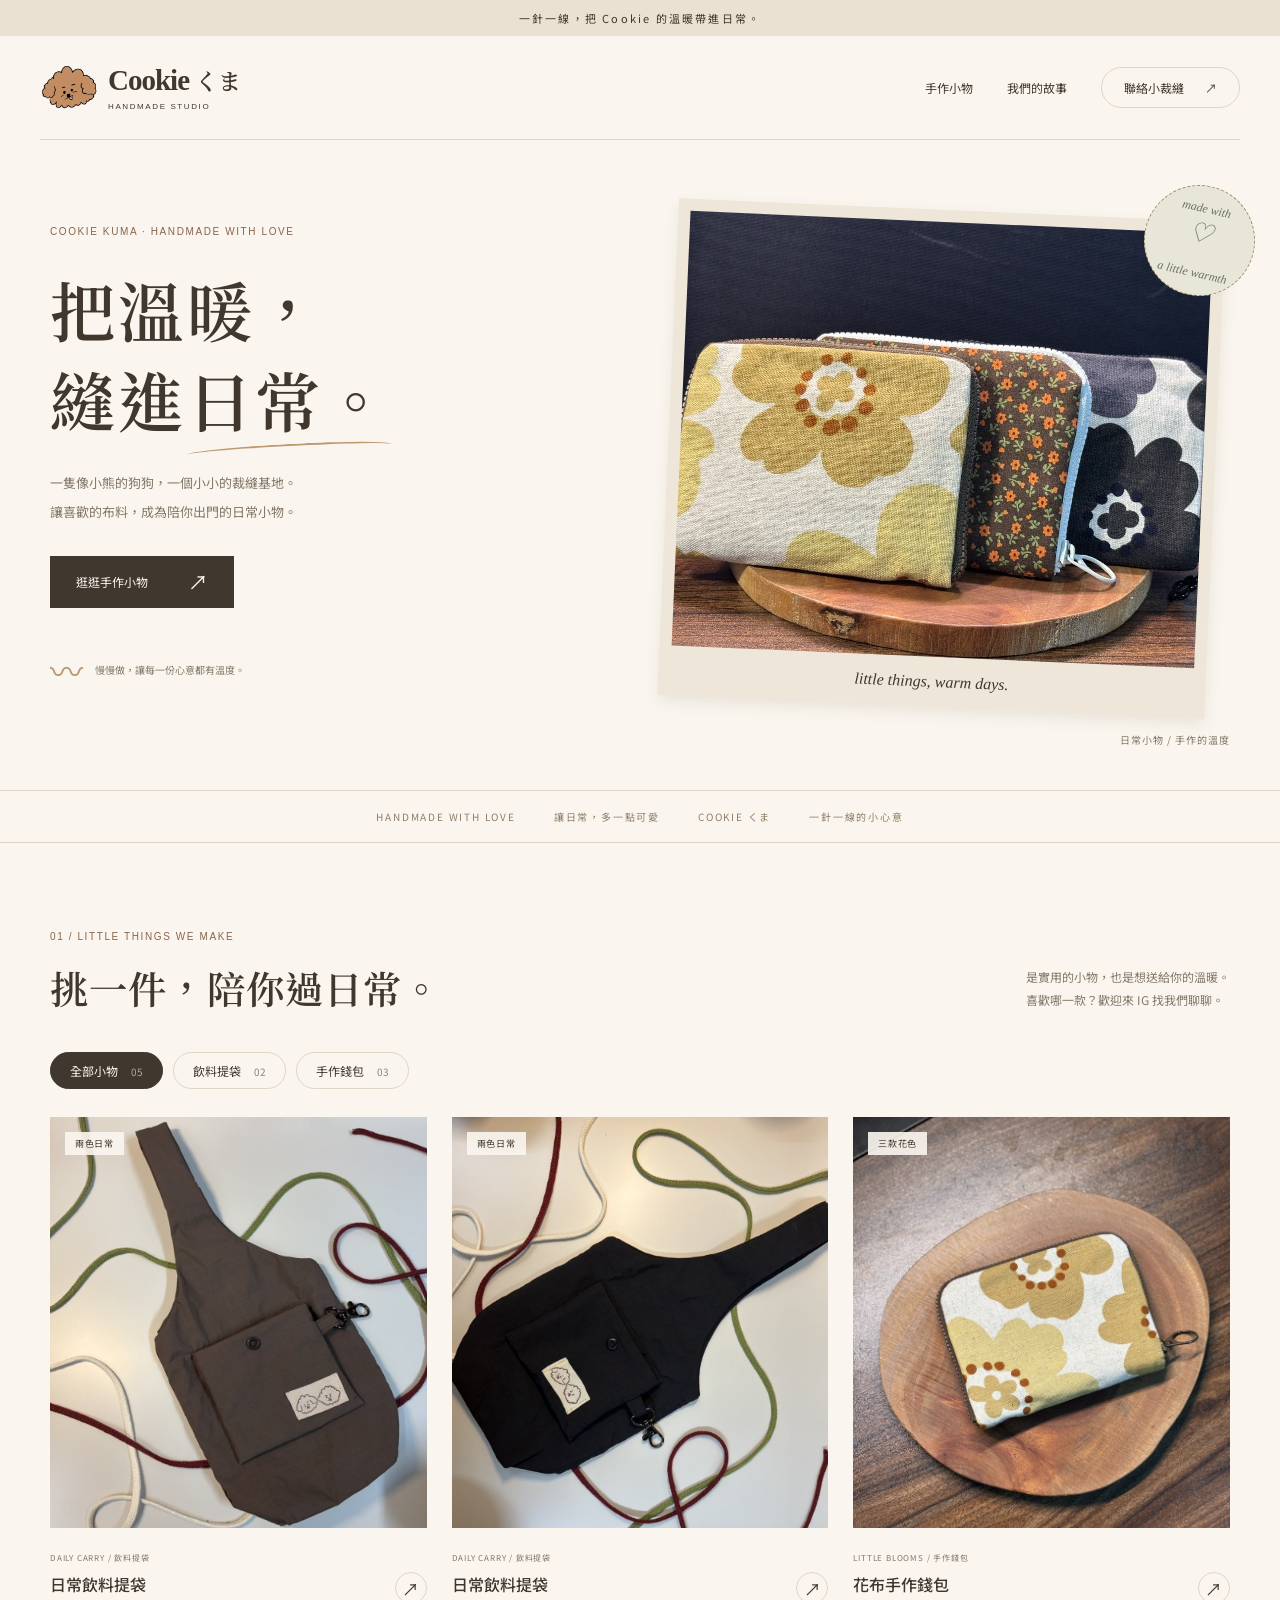
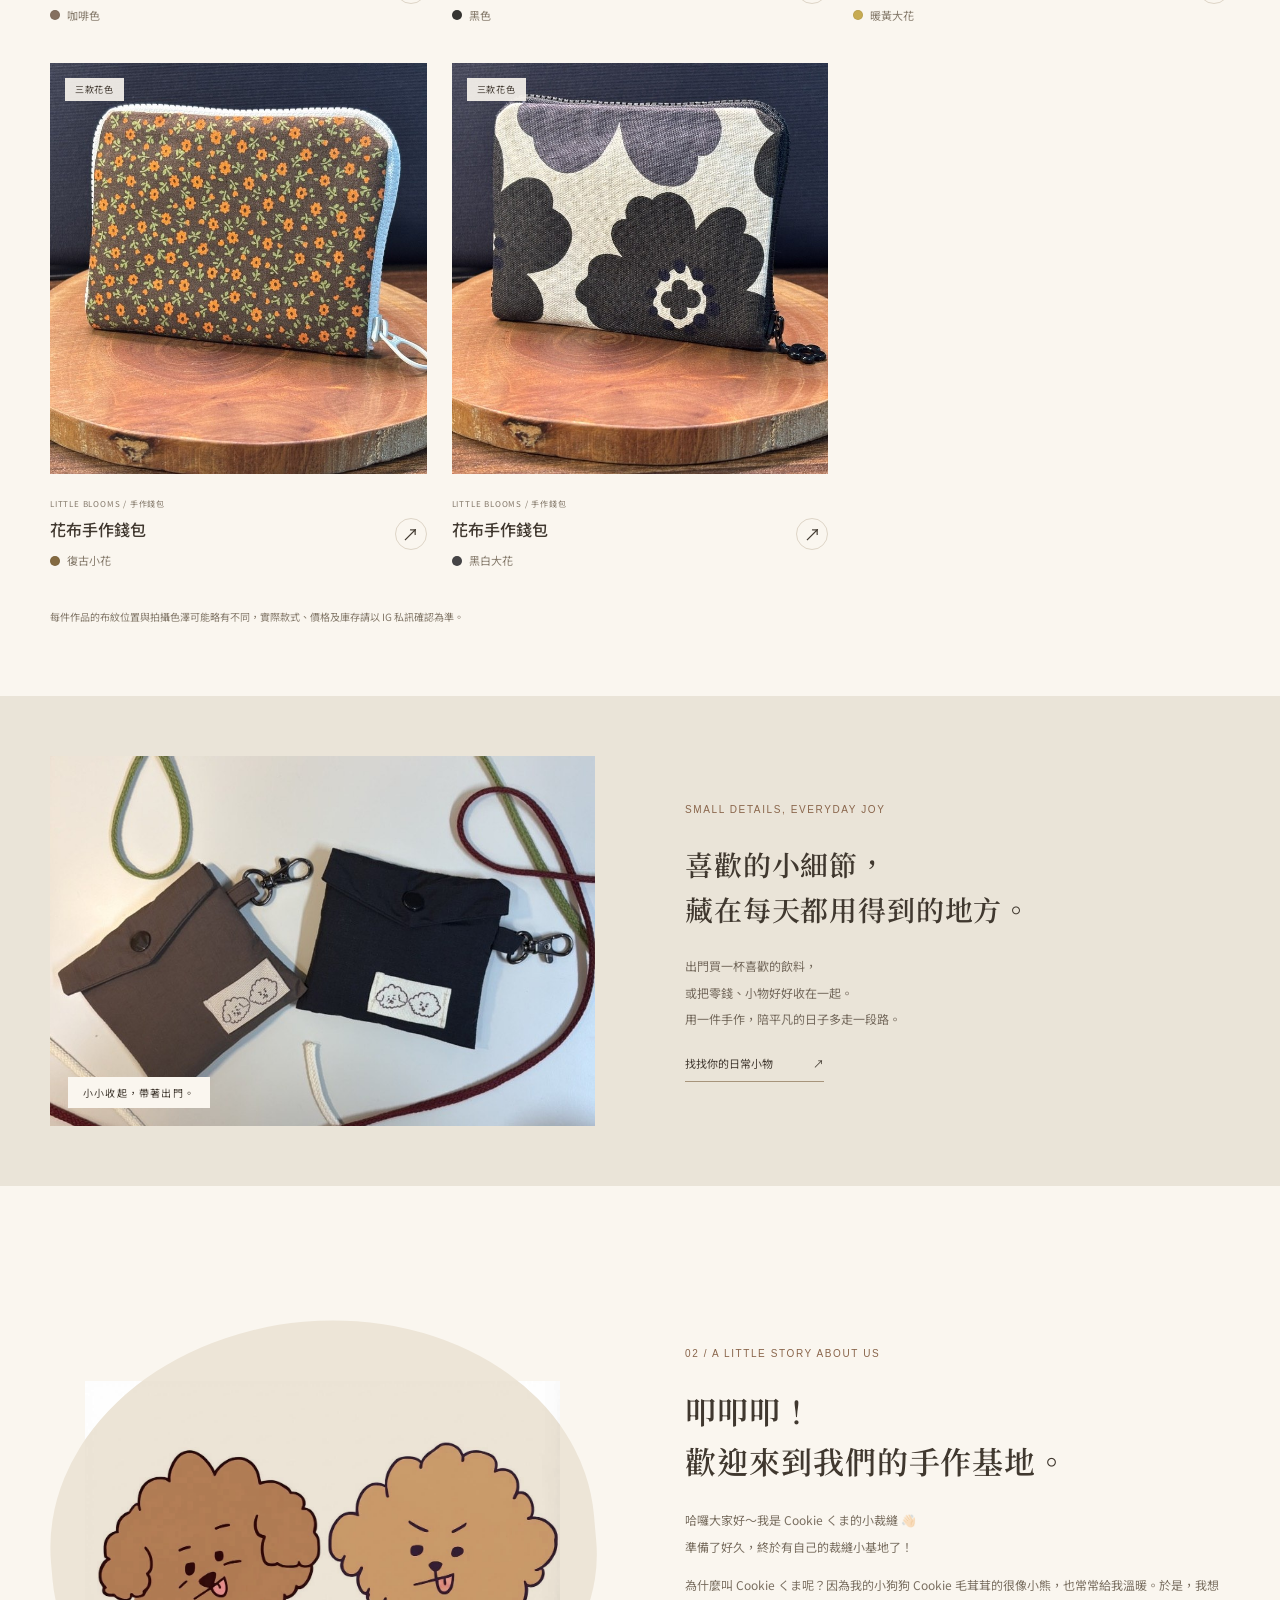
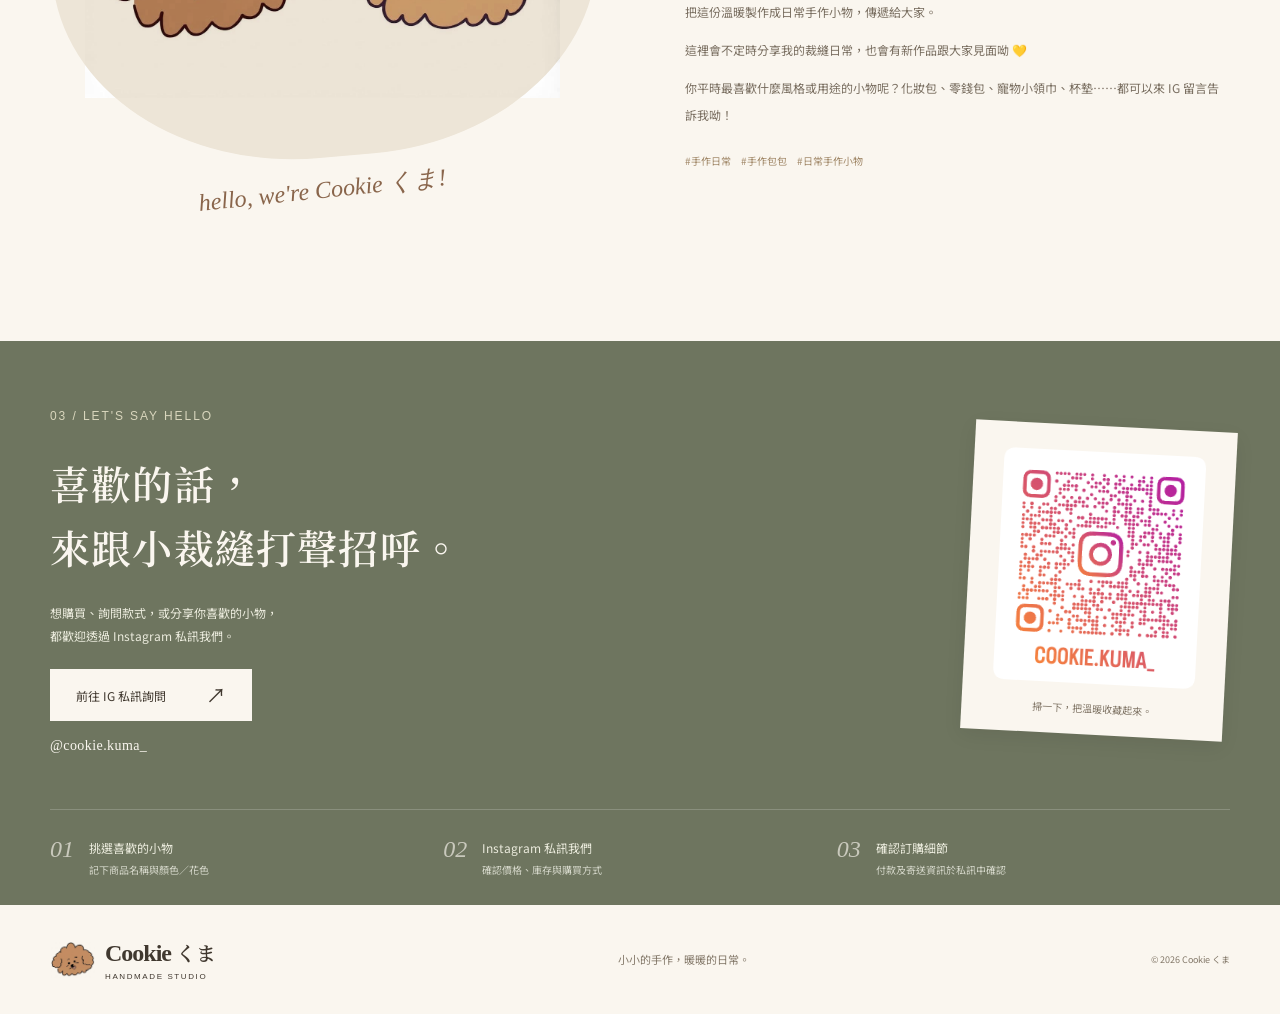
==== commit a8882b56: "Remove all remaining star decorations" ====
--- a/index.html
+++ b/index.html
@@ -13,8 +13,8 @@
 <div class="announcement">一針一線，把 Cookie 的溫暖帶進日常。</div>
 <header class="header"><a href="#" class="brand" aria-label="Cookie くま 首頁"><img src="assets/favicon.png" alt="Cookie 狗狗 Logo"><span>Cookie <span class="jp">くま</span><small>HANDMADE STUDIO</small></span></a><nav aria-label="主要選單"><a href="#products">手作小物</a><a href="#story">我們的故事</a><a class="nav-contact" href="#contact">聯絡小裁縫 <span>↗</span></a></nav></header>
 <main>
-<section class="hero wrap"><div class="hero-copy"><p class="eyebrow"><span class="tiny-flower">✳</span> COOKIE KUMA · HANDMADE WITH LOVE</p><h1>把溫暖，<br>縫進<span class="underline">日常。</span></h1><p class="hero-description">一隻像小熊的狗狗，一個小小的裁縫基地。<br>讓喜歡的布料，成為陪你出門的日常小物。</p><a class="button" href="#products">逛逛手作小物 <span>↗</span></a><div class="hero-foot"><span class="stitch">〰</span><span>慢慢做，讓每一份心意都有溫度。</span></div></div><div class="hero-visual"><div class="photo-frame"><img src="assets/wallets.jpg" alt="三款花色的 Cookie くま手作錢包" fetchpriority="high"><span class="photo-caption">little things, warm days.</span></div><div class="round-stamp">made with<br><span>♡</span><br>a little warmth</div><div class="hero-label">日常小物 / 手作的溫度</div></div></section>
-<div class="ribbon" aria-hidden="true"><span>HANDMADE WITH LOVE</span> ✳ <span>讓日常，多一點可愛</span> ✳ <span>COOKIE くま</span> ✳ <span>一針一線的小心意</span> ✳</div>
+<section class="hero wrap"><div class="hero-copy"><p class="eyebrow">COOKIE KUMA · HANDMADE WITH LOVE</p><h1>把溫暖，<br>縫進<span class="underline">日常。</span></h1><p class="hero-description">一隻像小熊的狗狗，一個小小的裁縫基地。<br>讓喜歡的布料，成為陪你出門的日常小物。</p><a class="button" href="#products">逛逛手作小物 <span>↗</span></a><div class="hero-foot"><span class="stitch">〰</span><span>慢慢做，讓每一份心意都有溫度。</span></div></div><div class="hero-visual"><div class="photo-frame"><img src="assets/wallets.jpg" alt="三款花色的 Cookie くま手作錢包" fetchpriority="high"><span class="photo-caption">little things, warm days.</span></div><div class="round-stamp">made with<br><span>♡</span><br>a little warmth</div><div class="hero-label">日常小物 / 手作的溫度</div></div></section>
+<div class="ribbon" aria-hidden="true"><span>HANDMADE WITH LOVE</span> <span>讓日常，多一點可愛</span> <span>COOKIE くま</span> <span>一針一線的小心意</span></div>
 <section id="products" class="products wrap"><div class="section-heading"><div><p class="eyebrow">01 / LITTLE THINGS WE MAKE</p><h2>挑一件，陪你過日常。</h2></div><p>是實用的小物，也是想送給你的溫暖。<br>喜歡哪一款？歡迎來 IG 找我們聊聊。</p></div><div class="filters" role="group" aria-label="商品分類"><button class="active" data-filter="all" aria-pressed="true">全部小物 <span>05</span></button><button data-filter="bag" aria-pressed="false">飲料提袋 <span>02</span></button><button data-filter="wallet" aria-pressed="false">手作錢包 <span>03</span></button></div><div id="product-grid" class="product-grid"></div><noscript><p>請啟用 JavaScript 查看商品，或直接前往 <a href="https://www.instagram.com/cookie.kuma_/">Cookie くま Instagram</a> 欣賞作品。</p></noscript><p class="product-note">每件作品的布紋位置與拍攝色澤可能略有不同，實際款式、價格及庫存請以 IG 私訊確認為準。</p></section>
 <section class="detail-section"><div class="wrap detail-grid"><div class="detail-photo"><img src="assets/bags-folded.jpg" alt="咖啡色及黑色飲料提袋折疊後的樣子" loading="lazy"><span>小小收起，帶著出門。</span></div><div class="detail-copy"><p class="eyebrow">SMALL DETAILS, EVERYDAY JOY</p><h2>喜歡的小細節，<br>藏在每天都用得到的地方。</h2><p>出門買一杯喜歡的飲料，<br>或把零錢、小物好好收在一起。<br>用一件手作，陪平凡的日子多走一段路。</p><a class="text-link" href="#products">找找你的日常小物 <span>↗</span></a></div></div></section>
 <section id="story" class="wrap story"><div class="story-illustration"><div class="story-logo"><img src="assets/logo-pair.png" alt="毛茸茸的 Cookie 狗狗與小熊插畫" loading="lazy"></div><span class="handwritten">hello, we're Cookie くま!</span></div><div class="story-copy"><p class="eyebrow">02 / A LITTLE STORY ABOUT US</p><h2>叩叩叩！<br>歡迎來到我們的手作基地。</h2><p>哈囉大家好～我是 Cookie くま的小裁縫 👋🏻<br>準備了好久，終於有自己的裁縫小基地了！</p><p>為什麼叫 Cookie くま呢？因為我的小狗狗 Cookie 毛茸茸的很像小熊，也常常給我溫暖。於是，我想把這份溫暖製作成日常手作小物，傳遞給大家。</p><p>這裡會不定時分享我的裁縫日常，也會有新作品跟大家見面呦 💛</p><p>你平時最喜歡什麼風格或用途的小物呢？化妝包、零錢包、寵物小領巾、杯墊……都可以來 IG 留言告訴我呦！</p><p class="story-tags">#手作日常　#手作包包　#日常手作小物</p></div></section>
--- a/style.css
+++ b/style.css
@@ -1,2 +1,2 @@
 @import url('https://fonts.googleapis.com/css2?family=Noto+Sans+TC:wght@400;500;600;700&family=Noto+Serif+TC:wght@500;600;700;800&display=swap');
-:root{--paper:#faf6ef;--ink:#40382f;--muted:#837869;--brown:#89654b;--line:#ded5c7;--cream:#eee5d6;--green:#69735b}*{box-sizing:border-box}html{scroll-behavior:smooth;scroll-padding-top:105px}body{margin:0;background:var(--paper);color:var(--ink);font-family:'Noto Sans TC',sans-serif;font-size:14px;-webkit-font-smoothing:antialiased}a{color:inherit;text-decoration:none}button{font:inherit;color:inherit;cursor:pointer}button,a{-webkit-tap-highlight-color:transparent}button:focus-visible,a:focus-visible{outline:3px solid #bb7e40;outline-offset:5px}img{display:block;max-width:100%}p{line-height:1.95}h1,h2,h3,p{margin-top:0}h1,h2{font-family:'Noto Serif TC',serif;font-weight:600}h2{font-size:clamp(27px,3vw,39px);line-height:1.6;letter-spacing:.03em;margin-bottom:22px}.wrap{width:min(1180px,calc(100% - 100px));margin-inline:auto}.announcement{background:#eae1d2;text-align:center;font-size:11px;letter-spacing:.2em;padding:10px 20px}.header{width:min(1320px,calc(100% - 80px));margin:auto;height:104px;display:flex;align-items:center;justify-content:space-between;border-bottom:1px solid var(--line)}.brand{display:flex;align-items:center;gap:10px;font-family:Georgia,serif;font-weight:600;font-size:29px;letter-spacing:-1px}.brand img{width:58px;height:52px;object-fit:contain;mix-blend-mode:multiply}.brand .jp{font-family:'Noto Serif TC',serif;font-size:23px;letter-spacing:0}.brand small{display:block;font-family:sans-serif;letter-spacing:.2em;font-size:8px;margin-top:5px;font-weight:400}.header nav{display:flex;align-items:center;gap:34px;font-size:12px}.header nav a:hover{color:var(--brown)}.nav-contact{border:1px solid var(--line);border-radius:30px;padding:11px 22px}.nav-contact span{margin-left:18px}.hero{display:grid;grid-template-columns:1fr 1.02fr;gap:68px;padding-top:70px;padding-bottom:83px;align-items:center}.eyebrow{font-family:Arial,sans-serif;font-size:10px;font-weight:500;letter-spacing:.16em;color:var(--brown);margin-bottom:24px;line-height:1.7}.tiny-flower{font-size:22px;vertical-align:middle;margin-right:10px}.hero h1{font-size:clamp(48px,5.1vw,70px);line-height:1.38;letter-spacing:.05em;margin-bottom:25px}.underline{position:relative;white-space:nowrap}.underline:after{content:'';height:9px;border-top:2px solid #bd9a70;border-radius:50%;position:absolute;left:0;right:0;bottom:-9px;transform:rotate(-3deg)}.hero-description{color:var(--muted);font-size:13px;line-height:2.2;margin-bottom:29px}.button{display:inline-flex;align-items:center;justify-content:space-between;gap:40px;padding:15px 25px;border:1px solid var(--ink);background:var(--ink);color:var(--paper);font-size:12px;min-height:49px;transition:background .2s,transform .2s}.button:hover{background:var(--brown);transform:translateY(-2px)}.button span{font-size:20px;line-height:1}.hero-foot{display:flex;align-items:center;gap:12px;font-size:10px;color:var(--muted);margin-top:38px}.stitch{font-size:33px;color:#ba9a72}.hero-visual{position:relative;padding-right:15px}.photo-frame{padding:12px 12px 0;background:#eee6d8;transform:rotate(2.5deg);box-shadow:1px 6px 15px #4e382518}.photo-frame>img{width:100%;height:435px;object-fit:cover}.photo-caption{display:block;text-align:center;font-family:Georgia,serif;font-style:italic;font-size:16px;padding:16px}.round-stamp{position:absolute;right:-25px;top:-25px;width:111px;height:111px;border:1px dashed #a08b64;border-radius:50%;background:#e8e6d8;color:var(--green);font-family:Georgia,serif;font-style:italic;font-size:12px;display:flex;flex-direction:column;align-items:center;justify-content:center;transform:rotate(13deg);line-height:1.2}.round-stamp span{font-size:27px;margin:2px}.hero-label{position:absolute;right:0;bottom:-40px;letter-spacing:.1em;font-size:10px;color:var(--muted)}.ribbon{display:flex;justify-content:center;align-items:center;gap:38px;border-block:1px solid var(--line);padding:18px 20px;color:#8f7e66;font-size:16px;overflow:hidden;white-space:nowrap}.ribbon span{font-size:10px;letter-spacing:.18em}.products{padding-block:85px 70px}.section-heading{display:flex;align-items:end;justify-content:space-between;gap:20px}.section-heading .eyebrow{margin-bottom:12px}.section-heading h2{margin-bottom:0}.section-heading>p{font-size:12px;color:var(--muted);margin-bottom:7px}.filters{display:flex;gap:10px;margin:34px 0 28px}.filters button{padding:9px 19px;border:1px solid var(--line);border-radius:30px;background:transparent;font-size:12px}.filters button.active{background:var(--ink);color:var(--paper);border-color:var(--ink)}.filters span{opacity:.6;margin-left:10px;font-size:10px}.product-grid{display:grid;grid-template-columns:repeat(3,1fr);gap:37px 25px}.product-photo{width:100%;aspect-ratio:1/1.09;border:0;padding:0;position:relative;overflow:hidden;background:var(--cream)}.product-photo>img{width:100%;height:100%;object-fit:cover;transition:transform .5s}.product-photo:hover>img{transform:scale(1.045)}.product-tag{position:absolute;top:15px;left:15px;background:#faf6efe8;padding:5px 10px;font-size:9px;letter-spacing:.08em}.view-product{position:absolute;bottom:12px;right:12px;border-radius:50px;padding:8px 13px;background:#faf6eff0;font-size:10px;opacity:0;transform:translateY(5px);transition:.2s}.product-photo:hover .view-product,.product-photo:focus-visible .view-product{opacity:1;transform:translateY(0)}.product-meta{display:flex;justify-content:space-between;align-items:center;padding-top:18px}.product-type{font-size:8px;color:var(--muted);letter-spacing:.1em;margin-bottom:6px}.product-meta h3{font-size:16px;font-weight:500;margin:0 0 9px}.product-meta h3 button{padding:0;border:0;background:none}.variant{font-size:11px;color:var(--muted);margin:0;display:flex;align-items:center;gap:7px}.swatch{width:10px;height:10px;border-radius:50%;border:1px solid #0001}.product-arrow{width:32px;height:32px;border:1px solid var(--line);border-radius:50%;background:transparent;font-size:17px}.product-arrow:hover{background:var(--cream)}.product-note{font-size:10px;color:var(--muted);margin:35px 0 0}.detail-section{background:#eae4d8;padding-block:60px}.detail-grid{display:grid;grid-template-columns:1fr 1fr;gap:90px;align-items:center}.detail-photo{position:relative}.detail-photo img{width:100%;height:370px;object-fit:cover}.detail-photo>span{position:absolute;left:18px;bottom:18px;background:var(--paper);padding:8px 15px;font-size:10px;letter-spacing:.12em}.detail-copy h2{font-size:28px}.detail-copy p:not(.eyebrow){font-size:12px;color:#756a5d;line-height:2.2}.text-link{display:inline-flex;gap:40px;border-bottom:1px solid #a7947b;padding:10px 0;font-size:11px}.story{padding-block:95px;display:grid;grid-template-columns:1fr 1fr;gap:90px;align-items:center}.story-illustration{position:relative;text-align:center;padding:40px 0}.story-logo{border-radius:50% 50% 44% 46%;background:#ede5d7;aspect-ratio:1/0.8;display:flex;align-items:center;padding:35px;transform:rotate(-5deg)}.story-logo img{mix-blend-mode:multiply;transform:rotate(5deg)}.handwritten{display:block;font-family:Georgia,serif;font-size:24px;font-style:italic;transform:rotate(-6deg);margin-top:17px;color:var(--brown)}.story-copy h2{font-size:31px}.story-copy p:not(.eyebrow){font-size:12px;color:#7a6f61;line-height:2.2}.story-copy .story-tags{font-size:10px!important;color:#a08767!important;margin-top:22px}.contact{background:#6e755f;color:var(--paper);padding-block:65px 0}.contact-grid{display:grid;grid-template-columns:1fr 310px;gap:90px;align-items:center}.contact .eyebrow{color:#d9d6bd}.contact h2{font-size:40px}.contact p{color:#ececde;font-size:12px}.button.light{background:var(--paper);color:var(--ink);border-color:var(--paper);margin-top:10px}.button.light:hover{background:#e9dcc5}.ig-handle{display:block;margin-top:17px;font-family:Georgia,serif;letter-spacing:.03em;font-size:14px}.qr-card{background:var(--paper);color:var(--ink);padding:26px 30px 16px;transform:rotate(3deg);width:262px;justify-self:end;box-shadow:0 6px 20px #0001}.qr-card img{width:100%;height:auto}.qr-card p{color:var(--muted);font-size:10px;text-align:center;margin:15px 0 0;white-space:nowrap}.order-steps{display:grid;grid-template-columns:repeat(3,1fr);border-top:1px solid #ffffff30;margin-top:55px;padding-block:26px}.order-steps>div{display:flex;gap:15px;align-items:start}.order-steps>div>span{font-family:Georgia,serif;font-style:italic;font-size:24px;opacity:.65}.order-steps p{margin:0;font-size:12px}.order-steps small{display:block;font-size:10px;color:#d6d8cb}.footer{display:flex;align-items:center;justify-content:space-between;gap:20px;padding-block:32px}.footer .brand{font-size:24px}.footer .brand img{width:45px;height:45px}.footer .brand .jp{font-size:20px}.footer>p{margin:0;color:var(--muted);font-size:11px}.footer>small{font-size:9px;color:var(--muted)}.skip{position:fixed;top:-100px;z-index:20;background:var(--paper);padding:15px}.skip:focus{top:0}dialog{border:0;background:var(--paper);color:var(--ink);padding:42px;width:min(930px,calc(100% - 32px));max-height:90vh;box-shadow:0 20px 100px #0003}dialog::backdrop{background:#30291dcc;backdrop-filter:blur(4px)}.dialog-grid{display:grid;grid-template-columns:1.15fr 1fr;gap:35px;align-items:center}.close-dialog{position:absolute;top:5px;right:10px;border:0;background:none;font-size:30px;z-index:1}.dialog-image{width:100%;height:360px;object-fit:contain;background:#e8dfd1}.thumbnails{display:flex;gap:7px;overflow-x:auto;margin-top:10px;padding:3px}.thumbnails button{padding:0;border:2px solid transparent;flex-shrink:0;width:54px;height:54px}.thumbnails button[aria-pressed=true]{border-color:var(--brown)}.thumbnails img{width:100%;height:100%;object-fit:cover}.dialog-copy h2{font-size:27px}.dialog-copy>p{font-size:12px;color:var(--muted)}.dialog-copy .dialog-price{padding-top:14px;border-top:1px solid var(--line);color:var(--ink)}.dialog-copy .button{width:100%;gap:16px}.copy-button{display:block;border:1px solid var(--line);background:none;width:100%;padding:12px;margin-bottom:10px;font-size:12px}.dialog-copy .hint{font-size:10px;line-height:1.8;margin-top:12px}.dialog-open{overflow:hidden}@media(min-width:1400px){.hero{padding-block:85px 100px}.photo-frame>img{height:470px}}@media(max-width:1000px){.wrap{width:calc(100% - 64px)}.hero{gap:35px}.hero h1{font-size:53px}.photo-frame>img{height:365px}.hero .eyebrow{font-size:8px}.hero-description{font-size:12px}.round-stamp{right:-10px;width:90px;height:90px;font-size:10px}.detail-grid,.story{gap:45px}.contact-grid{gap:40px}.header{width:calc(100% - 50px)}.header nav{gap:20px}.detail-copy h2{font-size:24px}.section-heading>p{font-size:10px}}@media(max-width:700px){html{scroll-padding-top:20px}.wrap{width:calc(100% - 40px)}.announcement{font-size:9px;letter-spacing:.12em}.header{width:calc(100% - 36px);height:83px}.brand{font-size:25px;gap:4px}.brand img{width:49px;height:45px}.brand .jp{font-size:20px}.brand small{font-size:7px}.header nav{gap:18px;font-size:11px}.header nav>a:nth-child(2){display:none}.nav-contact{border:0;padding:0}.nav-contact span{margin-left:3px}.hero{grid-template-columns:1fr;gap:50px;padding-top:39px;padding-bottom:64px}.hero .eyebrow{font-size:9px;margin-bottom:20px}.hero h1{font-size:52px}.hero-description{font-size:12px}.hero-foot{margin-top:24px}.hero-visual{width:93%;justify-self:center;padding-right:0}.photo-frame>img{height:auto;aspect-ratio:1.16;object-fit:cover}.photo-caption{padding:11px;font-size:14px}.round-stamp{right:-16px;top:-22px}.hero-label{bottom:-28px;font-size:9px}.ribbon{gap:23px;justify-content:flex-start;padding-block:14px}.ribbon span{font-size:8px}.products{padding-block:50px}.section-heading{display:block}.section-heading h2{font-size:27px}.section-heading>p{font-size:11px;margin-top:12px}.filters{gap:7px;margin:25px 0}.filters button{padding:8px 12px;font-size:11px}.filters span{margin-left:5px;font-size:9px}.product-grid{grid-template-columns:repeat(2,minmax(0,1fr));gap:28px 13px}.product-tag{font-size:8px;top:9px;left:9px;padding:4px 7px}.product-type{font-size:6px;letter-spacing:0}.product-meta{padding-top:12px;align-items:start}.product-meta h3{font-size:14px}.product-arrow{width:25px;height:25px;font-size:15px;flex-shrink:0;margin-top:15px}.variant{font-size:10px}.view-product{display:none}.product-note{font-size:9px}.detail-section{padding-block:36px}.detail-grid{grid-template-columns:1fr;gap:29px}.detail-photo img{height:320px}.detail-copy h2{font-size:26px}.detail-copy .eyebrow{margin-bottom:15px}.story{grid-template-columns:1fr;gap:30px;padding-block:45px}.story-illustration{width:85%;margin:auto;padding:10px 0 20px}.story-copy h2{font-size:28px}.handwritten{font-size:22px}.contact{padding-top:42px}.contact-grid{grid-template-columns:1fr;gap:38px}.contact h2{font-size:31px}.contact .eyebrow{margin-bottom:17px}.qr-card{justify-self:center;width:225px;padding:20px 25px 14px}.order-steps{grid-template-columns:1fr;gap:23px;margin-top:40px;padding-block:25px}.order-steps p{font-size:12px}.order-steps>div>span{width:28px}.footer{flex-wrap:wrap;gap:18px;padding-block:25px}.footer>p{display:none}.footer>small{font-size:8px}.dialog-grid{grid-template-columns:1fr;gap:22px}dialog{padding:30px 20px 20px}.dialog-image{height:270px}.dialog-copy h2{font-size:24px;margin-bottom:12px}.dialog-copy .eyebrow{margin-bottom:10px}}@media(prefers-reduced-motion:reduce){html{scroll-behavior:auto}*,*:before,*:after{transition:none!important}}
+:root{--paper:#faf6ef;--ink:#40382f;--muted:#837869;--brown:#89654b;--line:#ded5c7;--cream:#eee5d6;--green:#69735b}*{box-sizing:border-box}html{scroll-behavior:smooth;scroll-padding-top:105px}body{margin:0;background:var(--paper);color:var(--ink);font-family:'Noto Sans TC',sans-serif;font-size:14px;-webkit-font-smoothing:antialiased}a{color:inherit;text-decoration:none}button{font:inherit;color:inherit;cursor:pointer}button,a{-webkit-tap-highlight-color:transparent}button:focus-visible,a:focus-visible{outline:3px solid #bb7e40;outline-offset:5px}img{display:block;max-width:100%}p{line-height:1.95}h1,h2,h3,p{margin-top:0}h1,h2{font-family:'Noto Serif TC',serif;font-weight:600}h2{font-size:clamp(27px,3vw,39px);line-height:1.6;letter-spacing:.03em;margin-bottom:22px}.wrap{width:min(1180px,calc(100% - 100px));margin-inline:auto}.announcement{background:#eae1d2;text-align:center;font-size:11px;letter-spacing:.2em;padding:10px 20px}.header{width:min(1320px,calc(100% - 80px));margin:auto;height:104px;display:flex;align-items:center;justify-content:space-between;border-bottom:1px solid var(--line)}.brand{display:flex;align-items:center;gap:10px;font-family:Georgia,serif;font-weight:600;font-size:29px;letter-spacing:-1px}.brand img{width:58px;height:52px;object-fit:contain;mix-blend-mode:multiply}.brand .jp{font-family:'Noto Serif TC',serif;font-size:23px;letter-spacing:0}.brand small{display:block;font-family:sans-serif;letter-spacing:.2em;font-size:8px;margin-top:5px;font-weight:400}.header nav{display:flex;align-items:center;gap:34px;font-size:12px}.header nav a:hover{color:var(--brown)}.nav-contact{border:1px solid var(--line);border-radius:30px;padding:11px 22px}.nav-contact span{margin-left:18px}.hero{display:grid;grid-template-columns:1fr 1.02fr;gap:68px;padding-top:70px;padding-bottom:83px;align-items:center}.eyebrow{font-family:Arial,sans-serif;font-size:10px;font-weight:500;letter-spacing:.16em;color:var(--brown);margin-bottom:24px;line-height:1.7}.hero h1{font-size:clamp(48px,5.1vw,70px);line-height:1.38;letter-spacing:.05em;margin-bottom:25px}.underline{position:relative;white-space:nowrap}.underline:after{content:'';height:9px;border-top:2px solid #bd9a70;border-radius:50%;position:absolute;left:0;right:0;bottom:-9px;transform:rotate(-3deg)}.hero-description{color:var(--muted);font-size:13px;line-height:2.2;margin-bottom:29px}.button{display:inline-flex;align-items:center;justify-content:space-between;gap:40px;padding:15px 25px;border:1px solid var(--ink);background:var(--ink);color:var(--paper);font-size:12px;min-height:49px;transition:background .2s,transform .2s}.button:hover{background:var(--brown);transform:translateY(-2px)}.button span{font-size:20px;line-height:1}.hero-foot{display:flex;align-items:center;gap:12px;font-size:10px;color:var(--muted);margin-top:38px}.stitch{font-size:33px;color:#ba9a72}.hero-visual{position:relative;padding-right:15px}.photo-frame{padding:12px 12px 0;background:#eee6d8;transform:rotate(2.5deg);box-shadow:1px 6px 15px #4e382518}.photo-frame>img{width:100%;height:435px;object-fit:cover}.photo-caption{display:block;text-align:center;font-family:Georgia,serif;font-style:italic;font-size:16px;padding:16px}.round-stamp{position:absolute;right:-25px;top:-25px;width:111px;height:111px;border:1px dashed #a08b64;border-radius:50%;background:#e8e6d8;color:var(--green);font-family:Georgia,serif;font-style:italic;font-size:12px;display:flex;flex-direction:column;align-items:center;justify-content:center;transform:rotate(13deg);line-height:1.2}.round-stamp span{font-size:27px;margin:2px}.hero-label{position:absolute;right:0;bottom:-40px;letter-spacing:.1em;font-size:10px;color:var(--muted)}.ribbon{display:flex;justify-content:center;align-items:center;gap:38px;border-block:1px solid var(--line);padding:18px 20px;color:#8f7e66;font-size:16px;overflow:hidden;white-space:nowrap}.ribbon span{font-size:10px;letter-spacing:.18em}.products{padding-block:85px 70px}.section-heading{display:flex;align-items:end;justify-content:space-between;gap:20px}.section-heading .eyebrow{margin-bottom:12px}.section-heading h2{margin-bottom:0}.section-heading>p{font-size:12px;color:var(--muted);margin-bottom:7px}.filters{display:flex;gap:10px;margin:34px 0 28px}.filters button{padding:9px 19px;border:1px solid var(--line);border-radius:30px;background:transparent;font-size:12px}.filters button.active{background:var(--ink);color:var(--paper);border-color:var(--ink)}.filters span{opacity:.6;margin-left:10px;font-size:10px}.product-grid{display:grid;grid-template-columns:repeat(3,1fr);gap:37px 25px}.product-photo{width:100%;aspect-ratio:1/1.09;border:0;padding:0;position:relative;overflow:hidden;background:var(--cream)}.product-photo>img{width:100%;height:100%;object-fit:cover;transition:transform .5s}.product-photo:hover>img{transform:scale(1.045)}.product-tag{position:absolute;top:15px;left:15px;background:#faf6efe8;padding:5px 10px;font-size:9px;letter-spacing:.08em}.view-product{position:absolute;bottom:12px;right:12px;border-radius:50px;padding:8px 13px;background:#faf6eff0;font-size:10px;opacity:0;transform:translateY(5px);transition:.2s}.product-photo:hover .view-product,.product-photo:focus-visible .view-product{opacity:1;transform:translateY(0)}.product-meta{display:flex;justify-content:space-between;align-items:center;padding-top:18px}.product-type{font-size:8px;color:var(--muted);letter-spacing:.1em;margin-bottom:6px}.product-meta h3{font-size:16px;font-weight:500;margin:0 0 9px}.product-meta h3 button{padding:0;border:0;background:none}.variant{font-size:11px;color:var(--muted);margin:0;display:flex;align-items:center;gap:7px}.swatch{width:10px;height:10px;border-radius:50%;border:1px solid #0001}.product-arrow{width:32px;height:32px;border:1px solid var(--line);border-radius:50%;background:transparent;font-size:17px}.product-arrow:hover{background:var(--cream)}.product-note{font-size:10px;color:var(--muted);margin:35px 0 0}.detail-section{background:#eae4d8;padding-block:60px}.detail-grid{display:grid;grid-template-columns:1fr 1fr;gap:90px;align-items:center}.detail-photo{position:relative}.detail-photo img{width:100%;height:370px;object-fit:cover}.detail-photo>span{position:absolute;left:18px;bottom:18px;background:var(--paper);padding:8px 15px;font-size:10px;letter-spacing:.12em}.detail-copy h2{font-size:28px}.detail-copy p:not(.eyebrow){font-size:12px;color:#756a5d;line-height:2.2}.text-link{display:inline-flex;gap:40px;border-bottom:1px solid #a7947b;padding:10px 0;font-size:11px}.story{padding-block:95px;display:grid;grid-template-columns:1fr 1fr;gap:90px;align-items:center}.story-illustration{position:relative;text-align:center;padding:40px 0}.story-logo{border-radius:50% 50% 44% 46%;background:#ede5d7;aspect-ratio:1/0.8;display:flex;align-items:center;padding:35px;transform:rotate(-5deg)}.story-logo img{mix-blend-mode:multiply;transform:rotate(5deg)}.handwritten{display:block;font-family:Georgia,serif;font-size:24px;font-style:italic;transform:rotate(-6deg);margin-top:17px;color:var(--brown)}.story-copy h2{font-size:31px}.story-copy p:not(.eyebrow){font-size:12px;color:#7a6f61;line-height:2.2}.story-copy .story-tags{font-size:10px!important;color:#a08767!important;margin-top:22px}.contact{background:#6e755f;color:var(--paper);padding-block:65px 0}.contact-grid{display:grid;grid-template-columns:1fr 310px;gap:90px;align-items:center}.contact .eyebrow{color:#d9d6bd}.contact h2{font-size:40px}.contact p{color:#ececde;font-size:12px}.button.light{background:var(--paper);color:var(--ink);border-color:var(--paper);margin-top:10px}.button.light:hover{background:#e9dcc5}.ig-handle{display:block;margin-top:17px;font-family:Georgia,serif;letter-spacing:.03em;font-size:14px}.qr-card{background:var(--paper);color:var(--ink);padding:26px 30px 16px;transform:rotate(3deg);width:262px;justify-self:end;box-shadow:0 6px 20px #0001}.qr-card img{width:100%;height:auto}.qr-card p{color:var(--muted);font-size:10px;text-align:center;margin:15px 0 0;white-space:nowrap}.order-steps{display:grid;grid-template-columns:repeat(3,1fr);border-top:1px solid #ffffff30;margin-top:55px;padding-block:26px}.order-steps>div{display:flex;gap:15px;align-items:start}.order-steps>div>span{font-family:Georgia,serif;font-style:italic;font-size:24px;opacity:.65}.order-steps p{margin:0;font-size:12px}.order-steps small{display:block;font-size:10px;color:#d6d8cb}.footer{display:flex;align-items:center;justify-content:space-between;gap:20px;padding-block:32px}.footer .brand{font-size:24px}.footer .brand img{width:45px;height:45px}.footer .brand .jp{font-size:20px}.footer>p{margin:0;color:var(--muted);font-size:11px}.footer>small{font-size:9px;color:var(--muted)}.skip{position:fixed;top:-100px;z-index:20;background:var(--paper);padding:15px}.skip:focus{top:0}dialog{border:0;background:var(--paper);color:var(--ink);padding:42px;width:min(930px,calc(100% - 32px));max-height:90vh;box-shadow:0 20px 100px #0003}dialog::backdrop{background:#30291dcc;backdrop-filter:blur(4px)}.dialog-grid{display:grid;grid-template-columns:1.15fr 1fr;gap:35px;align-items:center}.close-dialog{position:absolute;top:5px;right:10px;border:0;background:none;font-size:30px;z-index:1}.dialog-image{width:100%;height:360px;object-fit:contain;background:#e8dfd1}.thumbnails{display:flex;gap:7px;overflow-x:auto;margin-top:10px;padding:3px}.thumbnails button{padding:0;border:2px solid transparent;flex-shrink:0;width:54px;height:54px}.thumbnails button[aria-pressed=true]{border-color:var(--brown)}.thumbnails img{width:100%;height:100%;object-fit:cover}.dialog-copy h2{font-size:27px}.dialog-copy>p{font-size:12px;color:var(--muted)}.dialog-copy .dialog-price{padding-top:14px;border-top:1px solid var(--line);color:var(--ink)}.dialog-copy .button{width:100%;gap:16px}.copy-button{display:block;border:1px solid var(--line);background:none;width:100%;padding:12px;margin-bottom:10px;font-size:12px}.dialog-copy .hint{font-size:10px;line-height:1.8;margin-top:12px}.dialog-open{overflow:hidden}@media(min-width:1400px){.hero{padding-block:85px 100px}.photo-frame>img{height:470px}}@media(max-width:1000px){.wrap{width:calc(100% - 64px)}.hero{gap:35px}.hero h1{font-size:53px}.photo-frame>img{height:365px}.hero .eyebrow{font-size:8px}.hero-description{font-size:12px}.round-stamp{right:-10px;width:90px;height:90px;font-size:10px}.detail-grid,.story{gap:45px}.contact-grid{gap:40px}.header{width:calc(100% - 50px)}.header nav{gap:20px}.detail-copy h2{font-size:24px}.section-heading>p{font-size:10px}}@media(max-width:700px){html{scroll-padding-top:20px}.wrap{width:calc(100% - 40px)}.announcement{font-size:9px;letter-spacing:.12em}.header{width:calc(100% - 36px);height:83px}.brand{font-size:25px;gap:4px}.brand img{width:49px;height:45px}.brand .jp{font-size:20px}.brand small{font-size:7px}.header nav{gap:18px;font-size:11px}.header nav>a:nth-child(2){display:none}.nav-contact{border:0;padding:0}.nav-contact span{margin-left:3px}.hero{grid-template-columns:1fr;gap:50px;padding-top:39px;padding-bottom:64px}.hero .eyebrow{font-size:9px;margin-bottom:20px}.hero h1{font-size:52px}.hero-description{font-size:12px}.hero-foot{margin-top:24px}.hero-visual{width:93%;justify-self:center;padding-right:0}.photo-frame>img{height:auto;aspect-ratio:1.16;object-fit:cover}.photo-caption{padding:11px;font-size:14px}.round-stamp{right:-16px;top:-22px}.hero-label{bottom:-28px;font-size:9px}.ribbon{gap:23px;justify-content:flex-start;padding-block:14px}.ribbon span{font-size:8px}.products{padding-block:50px}.section-heading{display:block}.section-heading h2{font-size:27px}.section-heading>p{font-size:11px;margin-top:12px}.filters{gap:7px;margin:25px 0}.filters button{padding:8px 12px;font-size:11px}.filters span{margin-left:5px;font-size:9px}.product-grid{grid-template-columns:repeat(2,minmax(0,1fr));gap:28px 13px}.product-tag{font-size:8px;top:9px;left:9px;padding:4px 7px}.product-type{font-size:6px;letter-spacing:0}.product-meta{padding-top:12px;align-items:start}.product-meta h3{font-size:14px}.product-arrow{width:25px;height:25px;font-size:15px;flex-shrink:0;margin-top:15px}.variant{font-size:10px}.view-product{display:none}.product-note{font-size:9px}.detail-section{padding-block:36px}.detail-grid{grid-template-columns:1fr;gap:29px}.detail-photo img{height:320px}.detail-copy h2{font-size:26px}.detail-copy .eyebrow{margin-bottom:15px}.story{grid-template-columns:1fr;gap:30px;padding-block:45px}.story-illustration{width:85%;margin:auto;padding:10px 0 20px}.story-copy h2{font-size:28px}.handwritten{font-size:22px}.contact{padding-top:42px}.contact-grid{grid-template-columns:1fr;gap:38px}.contact h2{font-size:31px}.contact .eyebrow{margin-bottom:17px}.qr-card{justify-self:center;width:225px;padding:20px 25px 14px}.order-steps{grid-template-columns:1fr;gap:23px;margin-top:40px;padding-block:25px}.order-steps p{font-size:12px}.order-steps>div>span{width:28px}.footer{flex-wrap:wrap;gap:18px;padding-block:25px}.footer>p{display:none}.footer>small{font-size:8px}.dialog-grid{grid-template-columns:1fr;gap:22px}dialog{padding:30px 20px 20px}.dialog-image{height:270px}.dialog-copy h2{font-size:24px;margin-bottom:12px}.dialog-copy .eyebrow{margin-bottom:10px}}@media(prefers-reduced-motion:reduce){html{scroll-behavior:auto}*,*:before,*:after{transition:none!important}}
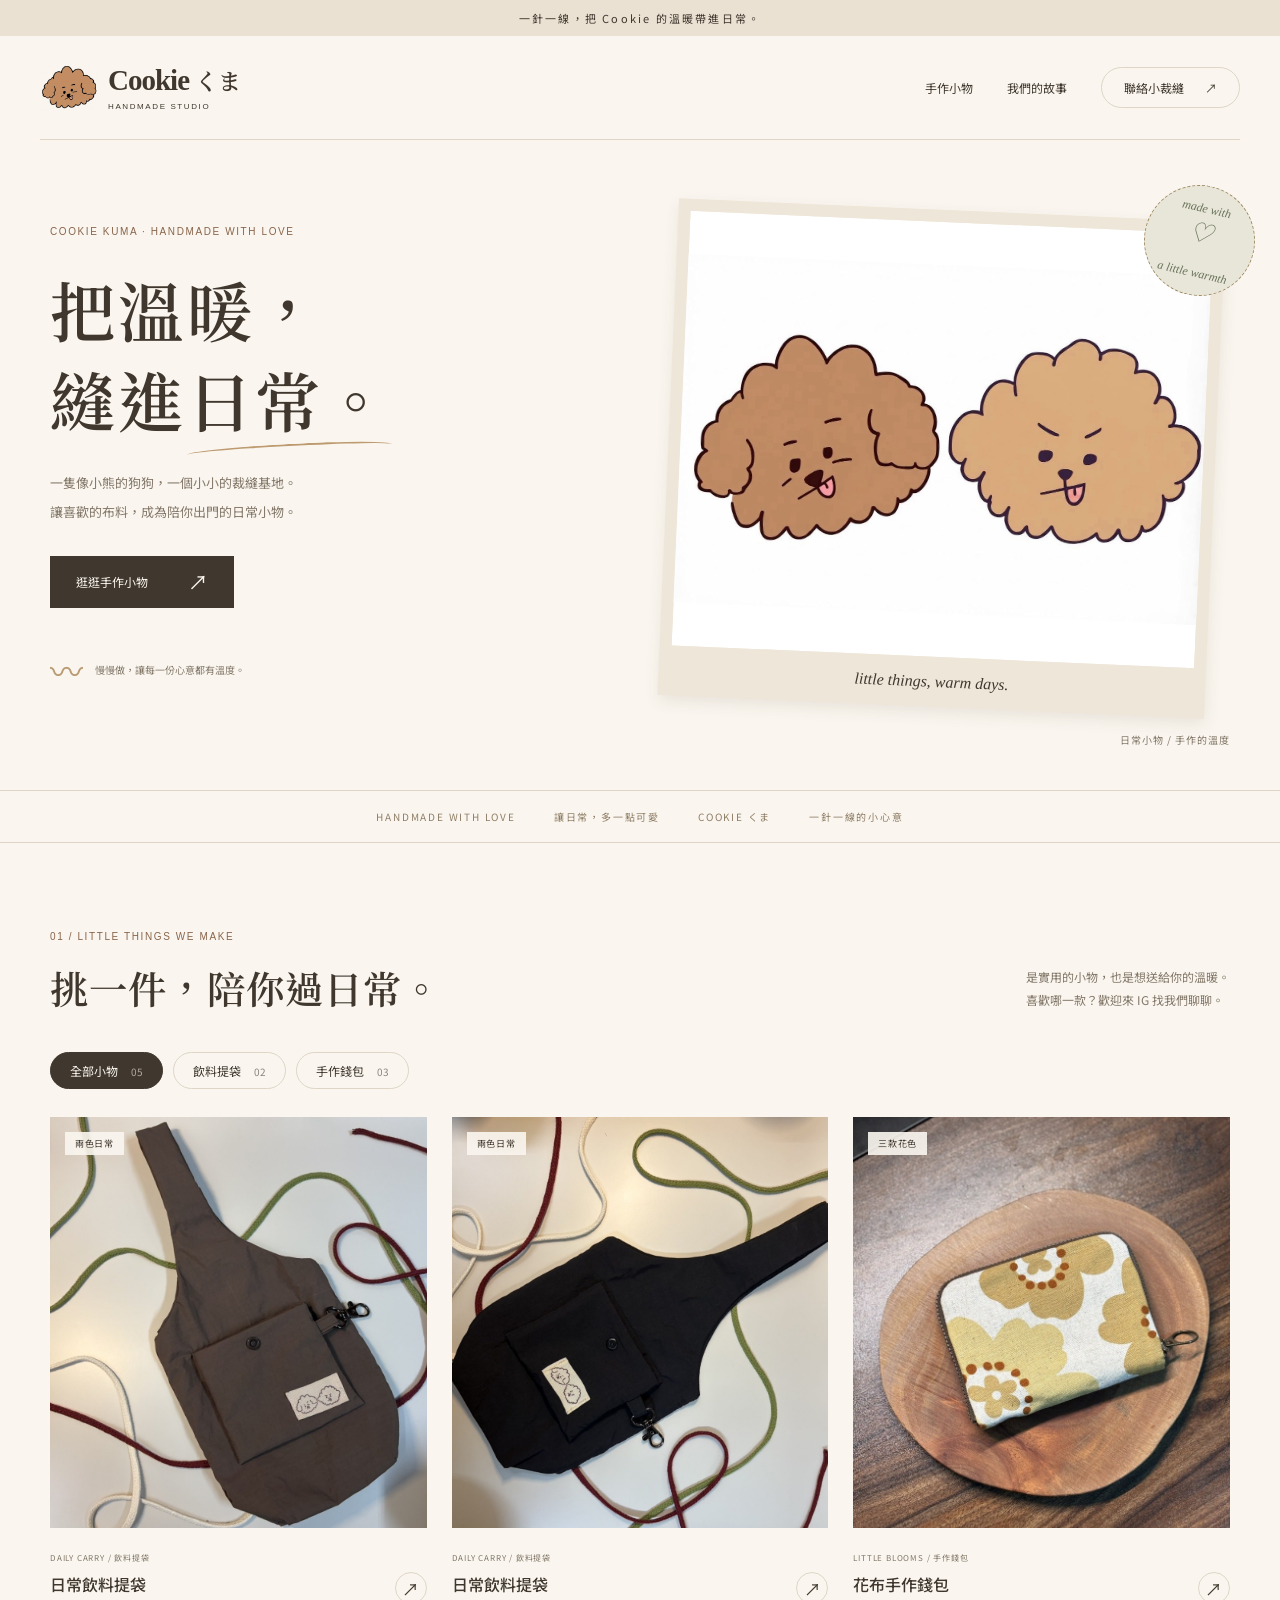
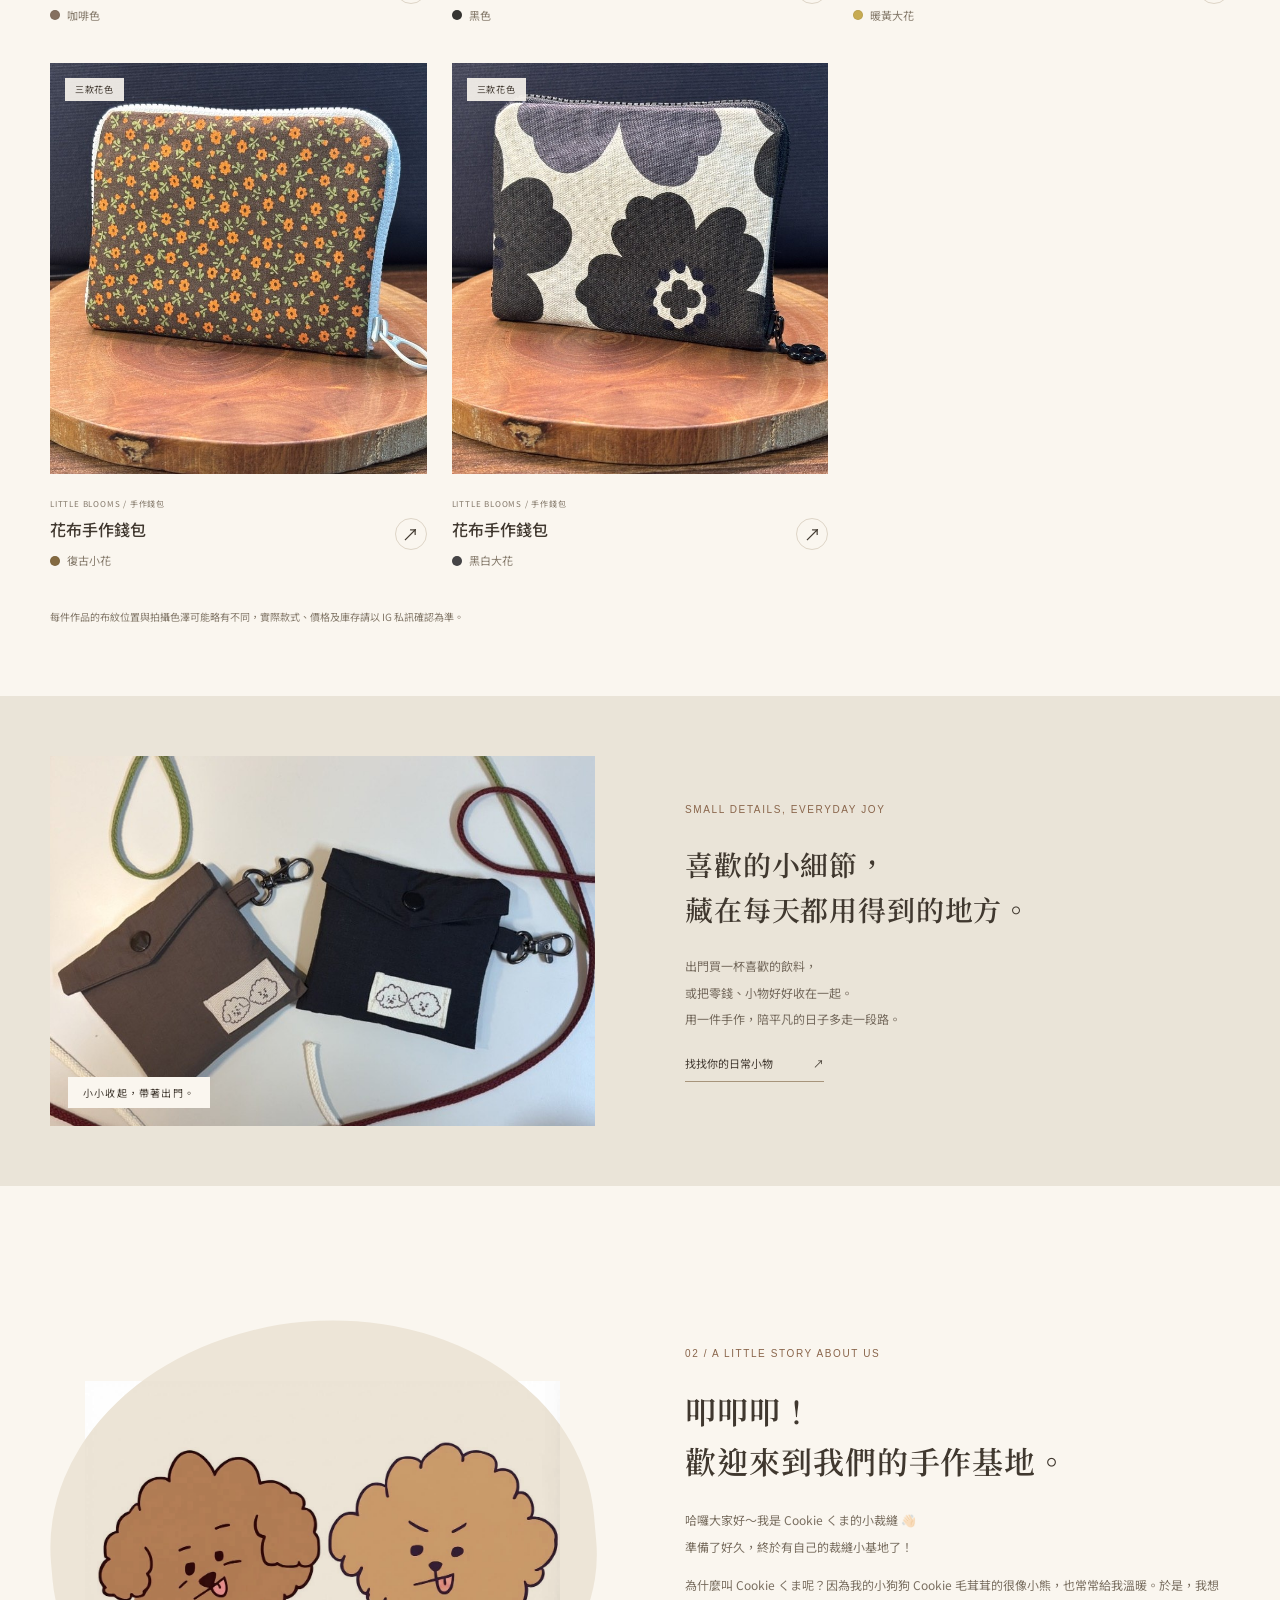
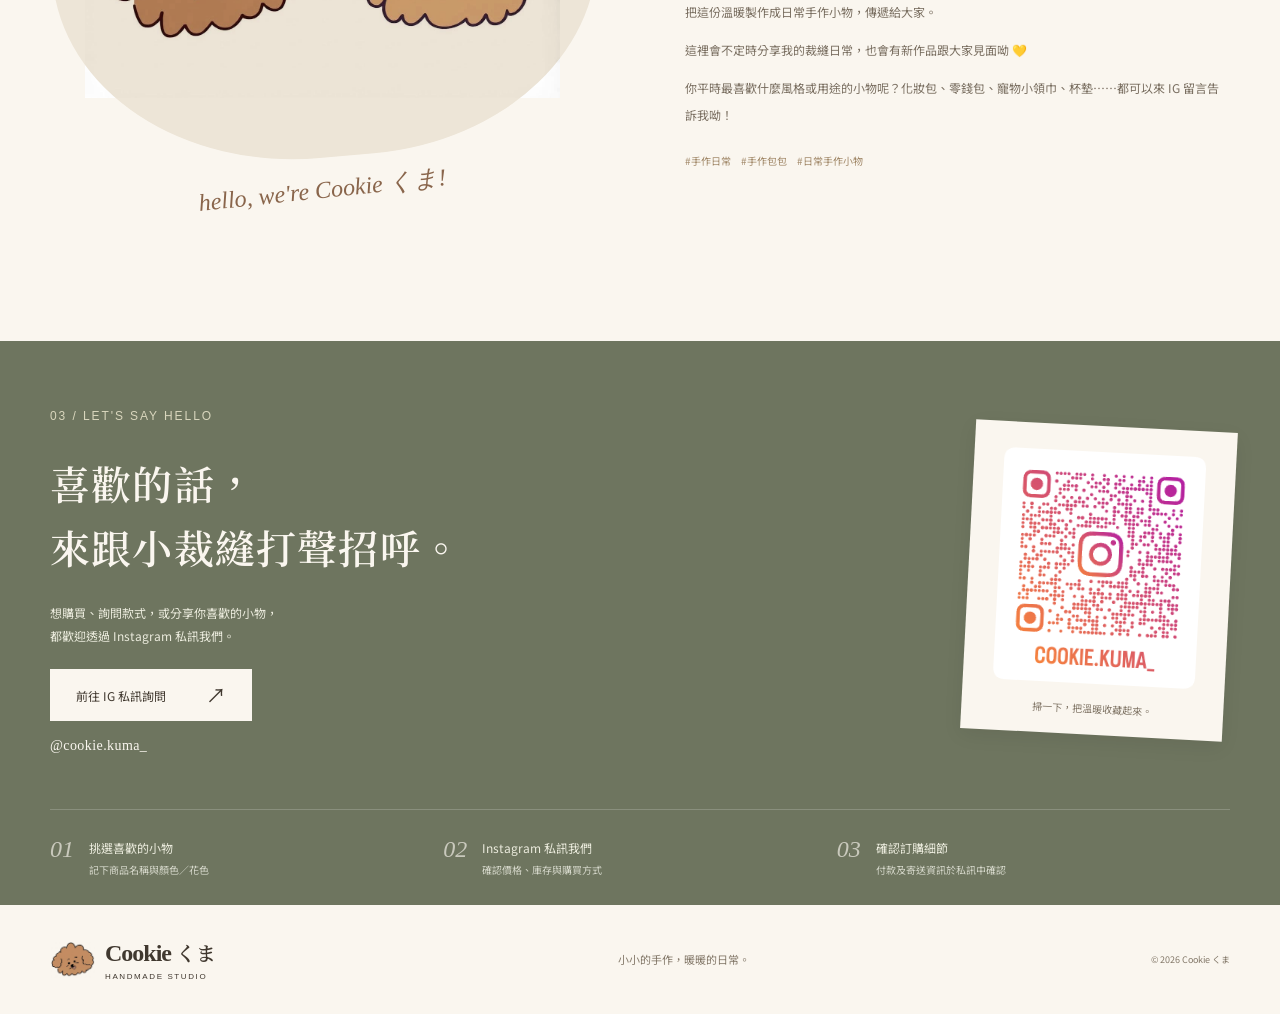
==== commit b8959a2f: "Use Cookie dog artwork for hero and social link cover" ====
--- a/index.html
+++ b/index.html
@@ -4,7 +4,7 @@
 <meta charset="utf-8"><meta name="viewport" content="width=device-width,initial-scale=1">
 <title>Cookie くま｜把溫暖，縫進日常</title>
 <meta name="description" content="Cookie くま的手作基地。從毛茸茸的小狗 Cookie 出發，將溫暖縫進飲料提袋與花布錢包。喜歡我們的作品，歡迎 Instagram 私訊詢問。">
-<meta name="theme-color" content="#faf6ef"><meta property="og:title" content="Cookie くま｜把溫暖，縫進日常"><meta property="og:description" content="飲料提袋、手作錢包，和一點毛茸茸的溫暖。歡迎來到 Cookie くま的手作基地。"><meta property="og:type" content="website"><meta property="og:image" content="https://waisun1021.github.io/cookie-kuma/assets/wallets.jpg">
+<meta name="theme-color" content="#faf6ef"><meta property="og:title" content="Cookie くま｜把溫暖，縫進日常"><meta property="og:description" content="飲料提袋、手作錢包，和一點毛茸茸的溫暖。歡迎來到 Cookie くま的手作基地。"><meta property="og:type" content="website"><meta property="og:image" content="https://waisun1021.github.io/cookie-kuma/assets/logo-pair.png"><meta property="og:image:width" content="1264"><meta property="og:image:height" content="843"><meta property="og:image:alt" content="Cookie くま的毛茸茸狗狗品牌插畫"><meta name="twitter:card" content="summary_large_image"><meta name="twitter:image" content="https://waisun1021.github.io/cookie-kuma/assets/logo-pair.png">
 <link rel="canonical" href="https://waisun1021.github.io/cookie-kuma/"><link rel="icon" type="image/png" href="assets/favicon.png"><link rel="apple-touch-icon" href="assets/favicon.png"><link rel="stylesheet" href="style.css">
 <script defer src="products.js"></script><script defer src="app.js"></script>
 </head>
@@ -13,7 +13,7 @@
 <div class="announcement">一針一線，把 Cookie 的溫暖帶進日常。</div>
 <header class="header"><a href="#" class="brand" aria-label="Cookie くま 首頁"><img src="assets/favicon.png" alt="Cookie 狗狗 Logo"><span>Cookie <span class="jp">くま</span><small>HANDMADE STUDIO</small></span></a><nav aria-label="主要選單"><a href="#products">手作小物</a><a href="#story">我們的故事</a><a class="nav-contact" href="#contact">聯絡小裁縫 <span>↗</span></a></nav></header>
 <main>
-<section class="hero wrap"><div class="hero-copy"><p class="eyebrow">COOKIE KUMA · HANDMADE WITH LOVE</p><h1>把溫暖，<br>縫進<span class="underline">日常。</span></h1><p class="hero-description">一隻像小熊的狗狗，一個小小的裁縫基地。<br>讓喜歡的布料，成為陪你出門的日常小物。</p><a class="button" href="#products">逛逛手作小物 <span>↗</span></a><div class="hero-foot"><span class="stitch">〰</span><span>慢慢做，讓每一份心意都有溫度。</span></div></div><div class="hero-visual"><div class="photo-frame"><img src="assets/wallets.jpg" alt="三款花色的 Cookie くま手作錢包" fetchpriority="high"><span class="photo-caption">little things, warm days.</span></div><div class="round-stamp">made with<br><span>♡</span><br>a little warmth</div><div class="hero-label">日常小物 / 手作的溫度</div></div></section>
+<section class="hero wrap"><div class="hero-copy"><p class="eyebrow">COOKIE KUMA · HANDMADE WITH LOVE</p><h1>把溫暖，<br>縫進<span class="underline">日常。</span></h1><p class="hero-description">一隻像小熊的狗狗，一個小小的裁縫基地。<br>讓喜歡的布料，成為陪你出門的日常小物。</p><a class="button" href="#products">逛逛手作小物 <span>↗</span></a><div class="hero-foot"><span class="stitch">〰</span><span>慢慢做，讓每一份心意都有溫度。</span></div></div><div class="hero-visual"><div class="photo-frame"><img src="assets/logo-pair.png" alt="Cookie くま的毛茸茸狗狗品牌插畫" fetchpriority="high"><span class="photo-caption">little things, warm days.</span></div><div class="round-stamp">made with<br><span>♡</span><br>a little warmth</div><div class="hero-label">日常小物 / 手作的溫度</div></div></section>
 <div class="ribbon" aria-hidden="true"><span>HANDMADE WITH LOVE</span> <span>讓日常，多一點可愛</span> <span>COOKIE くま</span> <span>一針一線的小心意</span></div>
 <section id="products" class="products wrap"><div class="section-heading"><div><p class="eyebrow">01 / LITTLE THINGS WE MAKE</p><h2>挑一件，陪你過日常。</h2></div><p>是實用的小物，也是想送給你的溫暖。<br>喜歡哪一款？歡迎來 IG 找我們聊聊。</p></div><div class="filters" role="group" aria-label="商品分類"><button class="active" data-filter="all" aria-pressed="true">全部小物 <span>05</span></button><button data-filter="bag" aria-pressed="false">飲料提袋 <span>02</span></button><button data-filter="wallet" aria-pressed="false">手作錢包 <span>03</span></button></div><div id="product-grid" class="product-grid"></div><noscript><p>請啟用 JavaScript 查看商品，或直接前往 <a href="https://www.instagram.com/cookie.kuma_/">Cookie くま Instagram</a> 欣賞作品。</p></noscript><p class="product-note">每件作品的布紋位置與拍攝色澤可能略有不同，實際款式、價格及庫存請以 IG 私訊確認為準。</p></section>
 <section class="detail-section"><div class="wrap detail-grid"><div class="detail-photo"><img src="assets/bags-folded.jpg" alt="咖啡色及黑色飲料提袋折疊後的樣子" loading="lazy"><span>小小收起，帶著出門。</span></div><div class="detail-copy"><p class="eyebrow">SMALL DETAILS, EVERYDAY JOY</p><h2>喜歡的小細節，<br>藏在每天都用得到的地方。</h2><p>出門買一杯喜歡的飲料，<br>或把零錢、小物好好收在一起。<br>用一件手作，陪平凡的日子多走一段路。</p><a class="text-link" href="#products">找找你的日常小物 <span>↗</span></a></div></div></section>
--- a/style.css
+++ b/style.css
@@ -1,2 +1,2 @@
 @import url('https://fonts.googleapis.com/css2?family=Noto+Sans+TC:wght@400;500;600;700&family=Noto+Serif+TC:wght@500;600;700;800&display=swap');
-:root{--paper:#faf6ef;--ink:#40382f;--muted:#837869;--brown:#89654b;--line:#ded5c7;--cream:#eee5d6;--green:#69735b}*{box-sizing:border-box}html{scroll-behavior:smooth;scroll-padding-top:105px}body{margin:0;background:var(--paper);color:var(--ink);font-family:'Noto Sans TC',sans-serif;font-size:14px;-webkit-font-smoothing:antialiased}a{color:inherit;text-decoration:none}button{font:inherit;color:inherit;cursor:pointer}button,a{-webkit-tap-highlight-color:transparent}button:focus-visible,a:focus-visible{outline:3px solid #bb7e40;outline-offset:5px}img{display:block;max-width:100%}p{line-height:1.95}h1,h2,h3,p{margin-top:0}h1,h2{font-family:'Noto Serif TC',serif;font-weight:600}h2{font-size:clamp(27px,3vw,39px);line-height:1.6;letter-spacing:.03em;margin-bottom:22px}.wrap{width:min(1180px,calc(100% - 100px));margin-inline:auto}.announcement{background:#eae1d2;text-align:center;font-size:11px;letter-spacing:.2em;padding:10px 20px}.header{width:min(1320px,calc(100% - 80px));margin:auto;height:104px;display:flex;align-items:center;justify-content:space-between;border-bottom:1px solid var(--line)}.brand{display:flex;align-items:center;gap:10px;font-family:Georgia,serif;font-weight:600;font-size:29px;letter-spacing:-1px}.brand img{width:58px;height:52px;object-fit:contain;mix-blend-mode:multiply}.brand .jp{font-family:'Noto Serif TC',serif;font-size:23px;letter-spacing:0}.brand small{display:block;font-family:sans-serif;letter-spacing:.2em;font-size:8px;margin-top:5px;font-weight:400}.header nav{display:flex;align-items:center;gap:34px;font-size:12px}.header nav a:hover{color:var(--brown)}.nav-contact{border:1px solid var(--line);border-radius:30px;padding:11px 22px}.nav-contact span{margin-left:18px}.hero{display:grid;grid-template-columns:1fr 1.02fr;gap:68px;padding-top:70px;padding-bottom:83px;align-items:center}.eyebrow{font-family:Arial,sans-serif;font-size:10px;font-weight:500;letter-spacing:.16em;color:var(--brown);margin-bottom:24px;line-height:1.7}.hero h1{font-size:clamp(48px,5.1vw,70px);line-height:1.38;letter-spacing:.05em;margin-bottom:25px}.underline{position:relative;white-space:nowrap}.underline:after{content:'';height:9px;border-top:2px solid #bd9a70;border-radius:50%;position:absolute;left:0;right:0;bottom:-9px;transform:rotate(-3deg)}.hero-description{color:var(--muted);font-size:13px;line-height:2.2;margin-bottom:29px}.button{display:inline-flex;align-items:center;justify-content:space-between;gap:40px;padding:15px 25px;border:1px solid var(--ink);background:var(--ink);color:var(--paper);font-size:12px;min-height:49px;transition:background .2s,transform .2s}.button:hover{background:var(--brown);transform:translateY(-2px)}.button span{font-size:20px;line-height:1}.hero-foot{display:flex;align-items:center;gap:12px;font-size:10px;color:var(--muted);margin-top:38px}.stitch{font-size:33px;color:#ba9a72}.hero-visual{position:relative;padding-right:15px}.photo-frame{padding:12px 12px 0;background:#eee6d8;transform:rotate(2.5deg);box-shadow:1px 6px 15px #4e382518}.photo-frame>img{width:100%;height:435px;object-fit:cover}.photo-caption{display:block;text-align:center;font-family:Georgia,serif;font-style:italic;font-size:16px;padding:16px}.round-stamp{position:absolute;right:-25px;top:-25px;width:111px;height:111px;border:1px dashed #a08b64;border-radius:50%;background:#e8e6d8;color:var(--green);font-family:Georgia,serif;font-style:italic;font-size:12px;display:flex;flex-direction:column;align-items:center;justify-content:center;transform:rotate(13deg);line-height:1.2}.round-stamp span{font-size:27px;margin:2px}.hero-label{position:absolute;right:0;bottom:-40px;letter-spacing:.1em;font-size:10px;color:var(--muted)}.ribbon{display:flex;justify-content:center;align-items:center;gap:38px;border-block:1px solid var(--line);padding:18px 20px;color:#8f7e66;font-size:16px;overflow:hidden;white-space:nowrap}.ribbon span{font-size:10px;letter-spacing:.18em}.products{padding-block:85px 70px}.section-heading{display:flex;align-items:end;justify-content:space-between;gap:20px}.section-heading .eyebrow{margin-bottom:12px}.section-heading h2{margin-bottom:0}.section-heading>p{font-size:12px;color:var(--muted);margin-bottom:7px}.filters{display:flex;gap:10px;margin:34px 0 28px}.filters button{padding:9px 19px;border:1px solid var(--line);border-radius:30px;background:transparent;font-size:12px}.filters button.active{background:var(--ink);color:var(--paper);border-color:var(--ink)}.filters span{opacity:.6;margin-left:10px;font-size:10px}.product-grid{display:grid;grid-template-columns:repeat(3,1fr);gap:37px 25px}.product-photo{width:100%;aspect-ratio:1/1.09;border:0;padding:0;position:relative;overflow:hidden;background:var(--cream)}.product-photo>img{width:100%;height:100%;object-fit:cover;transition:transform .5s}.product-photo:hover>img{transform:scale(1.045)}.product-tag{position:absolute;top:15px;left:15px;background:#faf6efe8;padding:5px 10px;font-size:9px;letter-spacing:.08em}.view-product{position:absolute;bottom:12px;right:12px;border-radius:50px;padding:8px 13px;background:#faf6eff0;font-size:10px;opacity:0;transform:translateY(5px);transition:.2s}.product-photo:hover .view-product,.product-photo:focus-visible .view-product{opacity:1;transform:translateY(0)}.product-meta{display:flex;justify-content:space-between;align-items:center;padding-top:18px}.product-type{font-size:8px;color:var(--muted);letter-spacing:.1em;margin-bottom:6px}.product-meta h3{font-size:16px;font-weight:500;margin:0 0 9px}.product-meta h3 button{padding:0;border:0;background:none}.variant{font-size:11px;color:var(--muted);margin:0;display:flex;align-items:center;gap:7px}.swatch{width:10px;height:10px;border-radius:50%;border:1px solid #0001}.product-arrow{width:32px;height:32px;border:1px solid var(--line);border-radius:50%;background:transparent;font-size:17px}.product-arrow:hover{background:var(--cream)}.product-note{font-size:10px;color:var(--muted);margin:35px 0 0}.detail-section{background:#eae4d8;padding-block:60px}.detail-grid{display:grid;grid-template-columns:1fr 1fr;gap:90px;align-items:center}.detail-photo{position:relative}.detail-photo img{width:100%;height:370px;object-fit:cover}.detail-photo>span{position:absolute;left:18px;bottom:18px;background:var(--paper);padding:8px 15px;font-size:10px;letter-spacing:.12em}.detail-copy h2{font-size:28px}.detail-copy p:not(.eyebrow){font-size:12px;color:#756a5d;line-height:2.2}.text-link{display:inline-flex;gap:40px;border-bottom:1px solid #a7947b;padding:10px 0;font-size:11px}.story{padding-block:95px;display:grid;grid-template-columns:1fr 1fr;gap:90px;align-items:center}.story-illustration{position:relative;text-align:center;padding:40px 0}.story-logo{border-radius:50% 50% 44% 46%;background:#ede5d7;aspect-ratio:1/0.8;display:flex;align-items:center;padding:35px;transform:rotate(-5deg)}.story-logo img{mix-blend-mode:multiply;transform:rotate(5deg)}.handwritten{display:block;font-family:Georgia,serif;font-size:24px;font-style:italic;transform:rotate(-6deg);margin-top:17px;color:var(--brown)}.story-copy h2{font-size:31px}.story-copy p:not(.eyebrow){font-size:12px;color:#7a6f61;line-height:2.2}.story-copy .story-tags{font-size:10px!important;color:#a08767!important;margin-top:22px}.contact{background:#6e755f;color:var(--paper);padding-block:65px 0}.contact-grid{display:grid;grid-template-columns:1fr 310px;gap:90px;align-items:center}.contact .eyebrow{color:#d9d6bd}.contact h2{font-size:40px}.contact p{color:#ececde;font-size:12px}.button.light{background:var(--paper);color:var(--ink);border-color:var(--paper);margin-top:10px}.button.light:hover{background:#e9dcc5}.ig-handle{display:block;margin-top:17px;font-family:Georgia,serif;letter-spacing:.03em;font-size:14px}.qr-card{background:var(--paper);color:var(--ink);padding:26px 30px 16px;transform:rotate(3deg);width:262px;justify-self:end;box-shadow:0 6px 20px #0001}.qr-card img{width:100%;height:auto}.qr-card p{color:var(--muted);font-size:10px;text-align:center;margin:15px 0 0;white-space:nowrap}.order-steps{display:grid;grid-template-columns:repeat(3,1fr);border-top:1px solid #ffffff30;margin-top:55px;padding-block:26px}.order-steps>div{display:flex;gap:15px;align-items:start}.order-steps>div>span{font-family:Georgia,serif;font-style:italic;font-size:24px;opacity:.65}.order-steps p{margin:0;font-size:12px}.order-steps small{display:block;font-size:10px;color:#d6d8cb}.footer{display:flex;align-items:center;justify-content:space-between;gap:20px;padding-block:32px}.footer .brand{font-size:24px}.footer .brand img{width:45px;height:45px}.footer .brand .jp{font-size:20px}.footer>p{margin:0;color:var(--muted);font-size:11px}.footer>small{font-size:9px;color:var(--muted)}.skip{position:fixed;top:-100px;z-index:20;background:var(--paper);padding:15px}.skip:focus{top:0}dialog{border:0;background:var(--paper);color:var(--ink);padding:42px;width:min(930px,calc(100% - 32px));max-height:90vh;box-shadow:0 20px 100px #0003}dialog::backdrop{background:#30291dcc;backdrop-filter:blur(4px)}.dialog-grid{display:grid;grid-template-columns:1.15fr 1fr;gap:35px;align-items:center}.close-dialog{position:absolute;top:5px;right:10px;border:0;background:none;font-size:30px;z-index:1}.dialog-image{width:100%;height:360px;object-fit:contain;background:#e8dfd1}.thumbnails{display:flex;gap:7px;overflow-x:auto;margin-top:10px;padding:3px}.thumbnails button{padding:0;border:2px solid transparent;flex-shrink:0;width:54px;height:54px}.thumbnails button[aria-pressed=true]{border-color:var(--brown)}.thumbnails img{width:100%;height:100%;object-fit:cover}.dialog-copy h2{font-size:27px}.dialog-copy>p{font-size:12px;color:var(--muted)}.dialog-copy .dialog-price{padding-top:14px;border-top:1px solid var(--line);color:var(--ink)}.dialog-copy .button{width:100%;gap:16px}.copy-button{display:block;border:1px solid var(--line);background:none;width:100%;padding:12px;margin-bottom:10px;font-size:12px}.dialog-copy .hint{font-size:10px;line-height:1.8;margin-top:12px}.dialog-open{overflow:hidden}@media(min-width:1400px){.hero{padding-block:85px 100px}.photo-frame>img{height:470px}}@media(max-width:1000px){.wrap{width:calc(100% - 64px)}.hero{gap:35px}.hero h1{font-size:53px}.photo-frame>img{height:365px}.hero .eyebrow{font-size:8px}.hero-description{font-size:12px}.round-stamp{right:-10px;width:90px;height:90px;font-size:10px}.detail-grid,.story{gap:45px}.contact-grid{gap:40px}.header{width:calc(100% - 50px)}.header nav{gap:20px}.detail-copy h2{font-size:24px}.section-heading>p{font-size:10px}}@media(max-width:700px){html{scroll-padding-top:20px}.wrap{width:calc(100% - 40px)}.announcement{font-size:9px;letter-spacing:.12em}.header{width:calc(100% - 36px);height:83px}.brand{font-size:25px;gap:4px}.brand img{width:49px;height:45px}.brand .jp{font-size:20px}.brand small{font-size:7px}.header nav{gap:18px;font-size:11px}.header nav>a:nth-child(2){display:none}.nav-contact{border:0;padding:0}.nav-contact span{margin-left:3px}.hero{grid-template-columns:1fr;gap:50px;padding-top:39px;padding-bottom:64px}.hero .eyebrow{font-size:9px;margin-bottom:20px}.hero h1{font-size:52px}.hero-description{font-size:12px}.hero-foot{margin-top:24px}.hero-visual{width:93%;justify-self:center;padding-right:0}.photo-frame>img{height:auto;aspect-ratio:1.16;object-fit:cover}.photo-caption{padding:11px;font-size:14px}.round-stamp{right:-16px;top:-22px}.hero-label{bottom:-28px;font-size:9px}.ribbon{gap:23px;justify-content:flex-start;padding-block:14px}.ribbon span{font-size:8px}.products{padding-block:50px}.section-heading{display:block}.section-heading h2{font-size:27px}.section-heading>p{font-size:11px;margin-top:12px}.filters{gap:7px;margin:25px 0}.filters button{padding:8px 12px;font-size:11px}.filters span{margin-left:5px;font-size:9px}.product-grid{grid-template-columns:repeat(2,minmax(0,1fr));gap:28px 13px}.product-tag{font-size:8px;top:9px;left:9px;padding:4px 7px}.product-type{font-size:6px;letter-spacing:0}.product-meta{padding-top:12px;align-items:start}.product-meta h3{font-size:14px}.product-arrow{width:25px;height:25px;font-size:15px;flex-shrink:0;margin-top:15px}.variant{font-size:10px}.view-product{display:none}.product-note{font-size:9px}.detail-section{padding-block:36px}.detail-grid{grid-template-columns:1fr;gap:29px}.detail-photo img{height:320px}.detail-copy h2{font-size:26px}.detail-copy .eyebrow{margin-bottom:15px}.story{grid-template-columns:1fr;gap:30px;padding-block:45px}.story-illustration{width:85%;margin:auto;padding:10px 0 20px}.story-copy h2{font-size:28px}.handwritten{font-size:22px}.contact{padding-top:42px}.contact-grid{grid-template-columns:1fr;gap:38px}.contact h2{font-size:31px}.contact .eyebrow{margin-bottom:17px}.qr-card{justify-self:center;width:225px;padding:20px 25px 14px}.order-steps{grid-template-columns:1fr;gap:23px;margin-top:40px;padding-block:25px}.order-steps p{font-size:12px}.order-steps>div>span{width:28px}.footer{flex-wrap:wrap;gap:18px;padding-block:25px}.footer>p{display:none}.footer>small{font-size:8px}.dialog-grid{grid-template-columns:1fr;gap:22px}dialog{padding:30px 20px 20px}.dialog-image{height:270px}.dialog-copy h2{font-size:24px;margin-bottom:12px}.dialog-copy .eyebrow{margin-bottom:10px}}@media(prefers-reduced-motion:reduce){html{scroll-behavior:auto}*,*:before,*:after{transition:none!important}}
+:root{--paper:#faf6ef;--ink:#40382f;--muted:#837869;--brown:#89654b;--line:#ded5c7;--cream:#eee5d6;--green:#69735b}*{box-sizing:border-box}html{scroll-behavior:smooth;scroll-padding-top:105px}body{margin:0;background:var(--paper);color:var(--ink);font-family:'Noto Sans TC',sans-serif;font-size:14px;-webkit-font-smoothing:antialiased}a{color:inherit;text-decoration:none}button{font:inherit;color:inherit;cursor:pointer}button,a{-webkit-tap-highlight-color:transparent}button:focus-visible,a:focus-visible{outline:3px solid #bb7e40;outline-offset:5px}img{display:block;max-width:100%}p{line-height:1.95}h1,h2,h3,p{margin-top:0}h1,h2{font-family:'Noto Serif TC',serif;font-weight:600}h2{font-size:clamp(27px,3vw,39px);line-height:1.6;letter-spacing:.03em;margin-bottom:22px}.wrap{width:min(1180px,calc(100% - 100px));margin-inline:auto}.announcement{background:#eae1d2;text-align:center;font-size:11px;letter-spacing:.2em;padding:10px 20px}.header{width:min(1320px,calc(100% - 80px));margin:auto;height:104px;display:flex;align-items:center;justify-content:space-between;border-bottom:1px solid var(--line)}.brand{display:flex;align-items:center;gap:10px;font-family:Georgia,serif;font-weight:600;font-size:29px;letter-spacing:-1px}.brand img{width:58px;height:52px;object-fit:contain;mix-blend-mode:multiply}.brand .jp{font-family:'Noto Serif TC',serif;font-size:23px;letter-spacing:0}.brand small{display:block;font-family:sans-serif;letter-spacing:.2em;font-size:8px;margin-top:5px;font-weight:400}.header nav{display:flex;align-items:center;gap:34px;font-size:12px}.header nav a:hover{color:var(--brown)}.nav-contact{border:1px solid var(--line);border-radius:30px;padding:11px 22px}.nav-contact span{margin-left:18px}.hero{display:grid;grid-template-columns:1fr 1.02fr;gap:68px;padding-top:70px;padding-bottom:83px;align-items:center}.eyebrow{font-family:Arial,sans-serif;font-size:10px;font-weight:500;letter-spacing:.16em;color:var(--brown);margin-bottom:24px;line-height:1.7}.hero h1{font-size:clamp(48px,5.1vw,70px);line-height:1.38;letter-spacing:.05em;margin-bottom:25px}.underline{position:relative;white-space:nowrap}.underline:after{content:'';height:9px;border-top:2px solid #bd9a70;border-radius:50%;position:absolute;left:0;right:0;bottom:-9px;transform:rotate(-3deg)}.hero-description{color:var(--muted);font-size:13px;line-height:2.2;margin-bottom:29px}.button{display:inline-flex;align-items:center;justify-content:space-between;gap:40px;padding:15px 25px;border:1px solid var(--ink);background:var(--ink);color:var(--paper);font-size:12px;min-height:49px;transition:background .2s,transform .2s}.button:hover{background:var(--brown);transform:translateY(-2px)}.button span{font-size:20px;line-height:1}.hero-foot{display:flex;align-items:center;gap:12px;font-size:10px;color:var(--muted);margin-top:38px}.stitch{font-size:33px;color:#ba9a72}.hero-visual{position:relative;padding-right:15px}.photo-frame{padding:12px 12px 0;background:#eee6d8;transform:rotate(2.5deg);box-shadow:1px 6px 15px #4e382518}.photo-frame>img{width:100%;height:435px;object-fit:contain;background:#fff}.photo-caption{display:block;text-align:center;font-family:Georgia,serif;font-style:italic;font-size:16px;padding:16px}.round-stamp{position:absolute;right:-25px;top:-25px;width:111px;height:111px;border:1px dashed #a08b64;border-radius:50%;background:#e8e6d8;color:var(--green);font-family:Georgia,serif;font-style:italic;font-size:12px;display:flex;flex-direction:column;align-items:center;justify-content:center;transform:rotate(13deg);line-height:1.2}.round-stamp span{font-size:27px;margin:2px}.hero-label{position:absolute;right:0;bottom:-40px;letter-spacing:.1em;font-size:10px;color:var(--muted)}.ribbon{display:flex;justify-content:center;align-items:center;gap:38px;border-block:1px solid var(--line);padding:18px 20px;color:#8f7e66;font-size:16px;overflow:hidden;white-space:nowrap}.ribbon span{font-size:10px;letter-spacing:.18em}.products{padding-block:85px 70px}.section-heading{display:flex;align-items:end;justify-content:space-between;gap:20px}.section-heading .eyebrow{margin-bottom:12px}.section-heading h2{margin-bottom:0}.section-heading>p{font-size:12px;color:var(--muted);margin-bottom:7px}.filters{display:flex;gap:10px;margin:34px 0 28px}.filters button{padding:9px 19px;border:1px solid var(--line);border-radius:30px;background:transparent;font-size:12px}.filters button.active{background:var(--ink);color:var(--paper);border-color:var(--ink)}.filters span{opacity:.6;margin-left:10px;font-size:10px}.product-grid{display:grid;grid-template-columns:repeat(3,1fr);gap:37px 25px}.product-photo{width:100%;aspect-ratio:1/1.09;border:0;padding:0;position:relative;overflow:hidden;background:var(--cream)}.product-photo>img{width:100%;height:100%;object-fit:cover;transition:transform .5s}.product-photo:hover>img{transform:scale(1.045)}.product-tag{position:absolute;top:15px;left:15px;background:#faf6efe8;padding:5px 10px;font-size:9px;letter-spacing:.08em}.view-product{position:absolute;bottom:12px;right:12px;border-radius:50px;padding:8px 13px;background:#faf6eff0;font-size:10px;opacity:0;transform:translateY(5px);transition:.2s}.product-photo:hover .view-product,.product-photo:focus-visible .view-product{opacity:1;transform:translateY(0)}.product-meta{display:flex;justify-content:space-between;align-items:center;padding-top:18px}.product-type{font-size:8px;color:var(--muted);letter-spacing:.1em;margin-bottom:6px}.product-meta h3{font-size:16px;font-weight:500;margin:0 0 9px}.product-meta h3 button{padding:0;border:0;background:none}.variant{font-size:11px;color:var(--muted);margin:0;display:flex;align-items:center;gap:7px}.swatch{width:10px;height:10px;border-radius:50%;border:1px solid #0001}.product-arrow{width:32px;height:32px;border:1px solid var(--line);border-radius:50%;background:transparent;font-size:17px}.product-arrow:hover{background:var(--cream)}.product-note{font-size:10px;color:var(--muted);margin:35px 0 0}.detail-section{background:#eae4d8;padding-block:60px}.detail-grid{display:grid;grid-template-columns:1fr 1fr;gap:90px;align-items:center}.detail-photo{position:relative}.detail-photo img{width:100%;height:370px;object-fit:cover}.detail-photo>span{position:absolute;left:18px;bottom:18px;background:var(--paper);padding:8px 15px;font-size:10px;letter-spacing:.12em}.detail-copy h2{font-size:28px}.detail-copy p:not(.eyebrow){font-size:12px;color:#756a5d;line-height:2.2}.text-link{display:inline-flex;gap:40px;border-bottom:1px solid #a7947b;padding:10px 0;font-size:11px}.story{padding-block:95px;display:grid;grid-template-columns:1fr 1fr;gap:90px;align-items:center}.story-illustration{position:relative;text-align:center;padding:40px 0}.story-logo{border-radius:50% 50% 44% 46%;background:#ede5d7;aspect-ratio:1/0.8;display:flex;align-items:center;padding:35px;transform:rotate(-5deg)}.story-logo img{mix-blend-mode:multiply;transform:rotate(5deg)}.handwritten{display:block;font-family:Georgia,serif;font-size:24px;font-style:italic;transform:rotate(-6deg);margin-top:17px;color:var(--brown)}.story-copy h2{font-size:31px}.story-copy p:not(.eyebrow){font-size:12px;color:#7a6f61;line-height:2.2}.story-copy .story-tags{font-size:10px!important;color:#a08767!important;margin-top:22px}.contact{background:#6e755f;color:var(--paper);padding-block:65px 0}.contact-grid{display:grid;grid-template-columns:1fr 310px;gap:90px;align-items:center}.contact .eyebrow{color:#d9d6bd}.contact h2{font-size:40px}.contact p{color:#ececde;font-size:12px}.button.light{background:var(--paper);color:var(--ink);border-color:var(--paper);margin-top:10px}.button.light:hover{background:#e9dcc5}.ig-handle{display:block;margin-top:17px;font-family:Georgia,serif;letter-spacing:.03em;font-size:14px}.qr-card{background:var(--paper);color:var(--ink);padding:26px 30px 16px;transform:rotate(3deg);width:262px;justify-self:end;box-shadow:0 6px 20px #0001}.qr-card img{width:100%;height:auto}.qr-card p{color:var(--muted);font-size:10px;text-align:center;margin:15px 0 0;white-space:nowrap}.order-steps{display:grid;grid-template-columns:repeat(3,1fr);border-top:1px solid #ffffff30;margin-top:55px;padding-block:26px}.order-steps>div{display:flex;gap:15px;align-items:start}.order-steps>div>span{font-family:Georgia,serif;font-style:italic;font-size:24px;opacity:.65}.order-steps p{margin:0;font-size:12px}.order-steps small{display:block;font-size:10px;color:#d6d8cb}.footer{display:flex;align-items:center;justify-content:space-between;gap:20px;padding-block:32px}.footer .brand{font-size:24px}.footer .brand img{width:45px;height:45px}.footer .brand .jp{font-size:20px}.footer>p{margin:0;color:var(--muted);font-size:11px}.footer>small{font-size:9px;color:var(--muted)}.skip{position:fixed;top:-100px;z-index:20;background:var(--paper);padding:15px}.skip:focus{top:0}dialog{border:0;background:var(--paper);color:var(--ink);padding:42px;width:min(930px,calc(100% - 32px));max-height:90vh;box-shadow:0 20px 100px #0003}dialog::backdrop{background:#30291dcc;backdrop-filter:blur(4px)}.dialog-grid{display:grid;grid-template-columns:1.15fr 1fr;gap:35px;align-items:center}.close-dialog{position:absolute;top:5px;right:10px;border:0;background:none;font-size:30px;z-index:1}.dialog-image{width:100%;height:360px;object-fit:contain;background:#e8dfd1}.thumbnails{display:flex;gap:7px;overflow-x:auto;margin-top:10px;padding:3px}.thumbnails button{padding:0;border:2px solid transparent;flex-shrink:0;width:54px;height:54px}.thumbnails button[aria-pressed=true]{border-color:var(--brown)}.thumbnails img{width:100%;height:100%;object-fit:cover}.dialog-copy h2{font-size:27px}.dialog-copy>p{font-size:12px;color:var(--muted)}.dialog-copy .dialog-price{padding-top:14px;border-top:1px solid var(--line);color:var(--ink)}.dialog-copy .button{width:100%;gap:16px}.copy-button{display:block;border:1px solid var(--line);background:none;width:100%;padding:12px;margin-bottom:10px;font-size:12px}.dialog-copy .hint{font-size:10px;line-height:1.8;margin-top:12px}.dialog-open{overflow:hidden}@media(min-width:1400px){.hero{padding-block:85px 100px}.photo-frame>img{height:470px}}@media(max-width:1000px){.wrap{width:calc(100% - 64px)}.hero{gap:35px}.hero h1{font-size:53px}.photo-frame>img{height:365px}.hero .eyebrow{font-size:8px}.hero-description{font-size:12px}.round-stamp{right:-10px;width:90px;height:90px;font-size:10px}.detail-grid,.story{gap:45px}.contact-grid{gap:40px}.header{width:calc(100% - 50px)}.header nav{gap:20px}.detail-copy h2{font-size:24px}.section-heading>p{font-size:10px}}@media(max-width:700px){html{scroll-padding-top:20px}.wrap{width:calc(100% - 40px)}.announcement{font-size:9px;letter-spacing:.12em}.header{width:calc(100% - 36px);height:83px}.brand{font-size:25px;gap:4px}.brand img{width:49px;height:45px}.brand .jp{font-size:20px}.brand small{font-size:7px}.header nav{gap:18px;font-size:11px}.header nav>a:nth-child(2){display:none}.nav-contact{border:0;padding:0}.nav-contact span{margin-left:3px}.hero{grid-template-columns:1fr;gap:50px;padding-top:39px;padding-bottom:64px}.hero .eyebrow{font-size:9px;margin-bottom:20px}.hero h1{font-size:52px}.hero-description{font-size:12px}.hero-foot{margin-top:24px}.hero-visual{width:93%;justify-self:center;padding-right:0}.photo-frame>img{height:auto;aspect-ratio:1.16;object-fit:contain}.photo-caption{padding:11px;font-size:14px}.round-stamp{right:-16px;top:-22px}.hero-label{bottom:-28px;font-size:9px}.ribbon{gap:23px;justify-content:flex-start;padding-block:14px}.ribbon span{font-size:8px}.products{padding-block:50px}.section-heading{display:block}.section-heading h2{font-size:27px}.section-heading>p{font-size:11px;margin-top:12px}.filters{gap:7px;margin:25px 0}.filters button{padding:8px 12px;font-size:11px}.filters span{margin-left:5px;font-size:9px}.product-grid{grid-template-columns:repeat(2,minmax(0,1fr));gap:28px 13px}.product-tag{font-size:8px;top:9px;left:9px;padding:4px 7px}.product-type{font-size:6px;letter-spacing:0}.product-meta{padding-top:12px;align-items:start}.product-meta h3{font-size:14px}.product-arrow{width:25px;height:25px;font-size:15px;flex-shrink:0;margin-top:15px}.variant{font-size:10px}.view-product{display:none}.product-note{font-size:9px}.detail-section{padding-block:36px}.detail-grid{grid-template-columns:1fr;gap:29px}.detail-photo img{height:320px}.detail-copy h2{font-size:26px}.detail-copy .eyebrow{margin-bottom:15px}.story{grid-template-columns:1fr;gap:30px;padding-block:45px}.story-illustration{width:85%;margin:auto;padding:10px 0 20px}.story-copy h2{font-size:28px}.handwritten{font-size:22px}.contact{padding-top:42px}.contact-grid{grid-template-columns:1fr;gap:38px}.contact h2{font-size:31px}.contact .eyebrow{margin-bottom:17px}.qr-card{justify-self:center;width:225px;padding:20px 25px 14px}.order-steps{grid-template-columns:1fr;gap:23px;margin-top:40px;padding-block:25px}.order-steps p{font-size:12px}.order-steps>div>span{width:28px}.footer{flex-wrap:wrap;gap:18px;padding-block:25px}.footer>p{display:none}.footer>small{font-size:8px}.dialog-grid{grid-template-columns:1fr;gap:22px}dialog{padding:30px 20px 20px}.dialog-image{height:270px}.dialog-copy h2{font-size:24px;margin-bottom:12px}.dialog-copy .eyebrow{margin-bottom:10px}}@media(prefers-reduced-motion:reduce){html{scroll-behavior:auto}*,*:before,*:after{transition:none!important}}
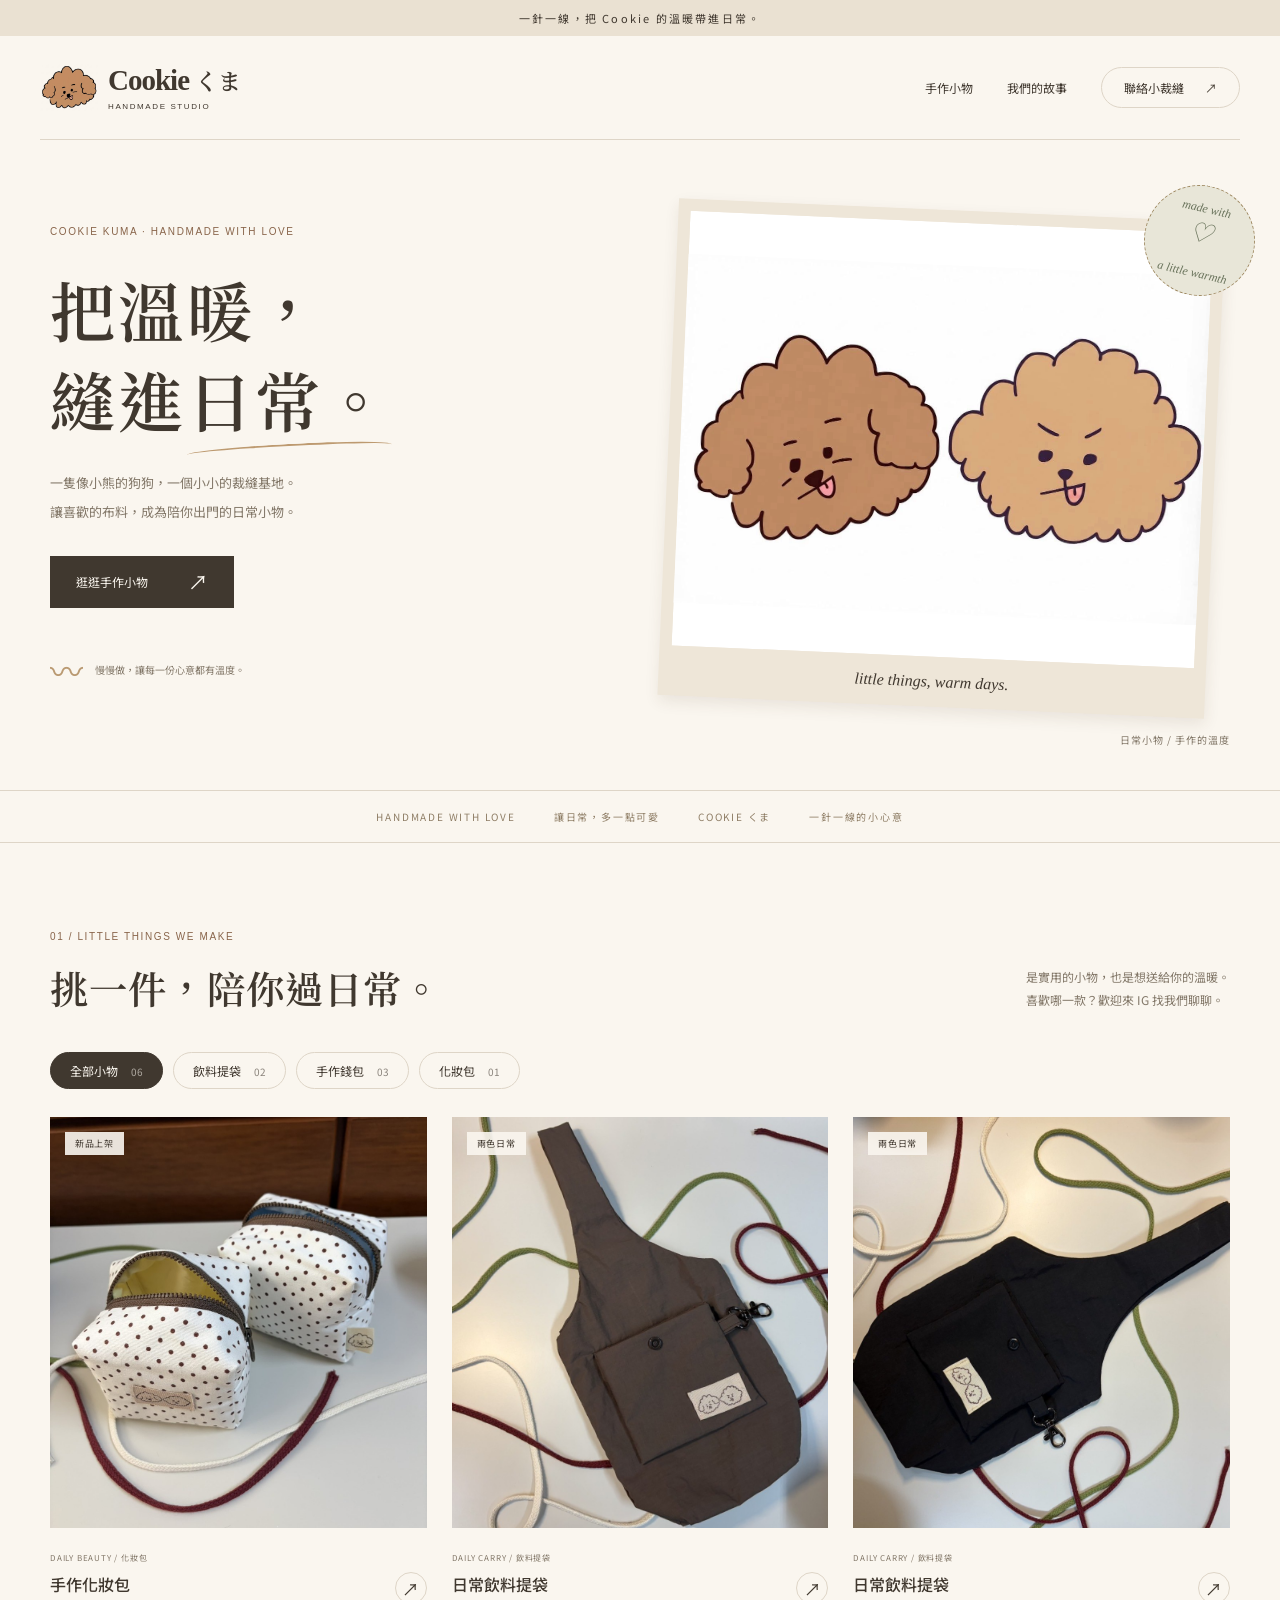
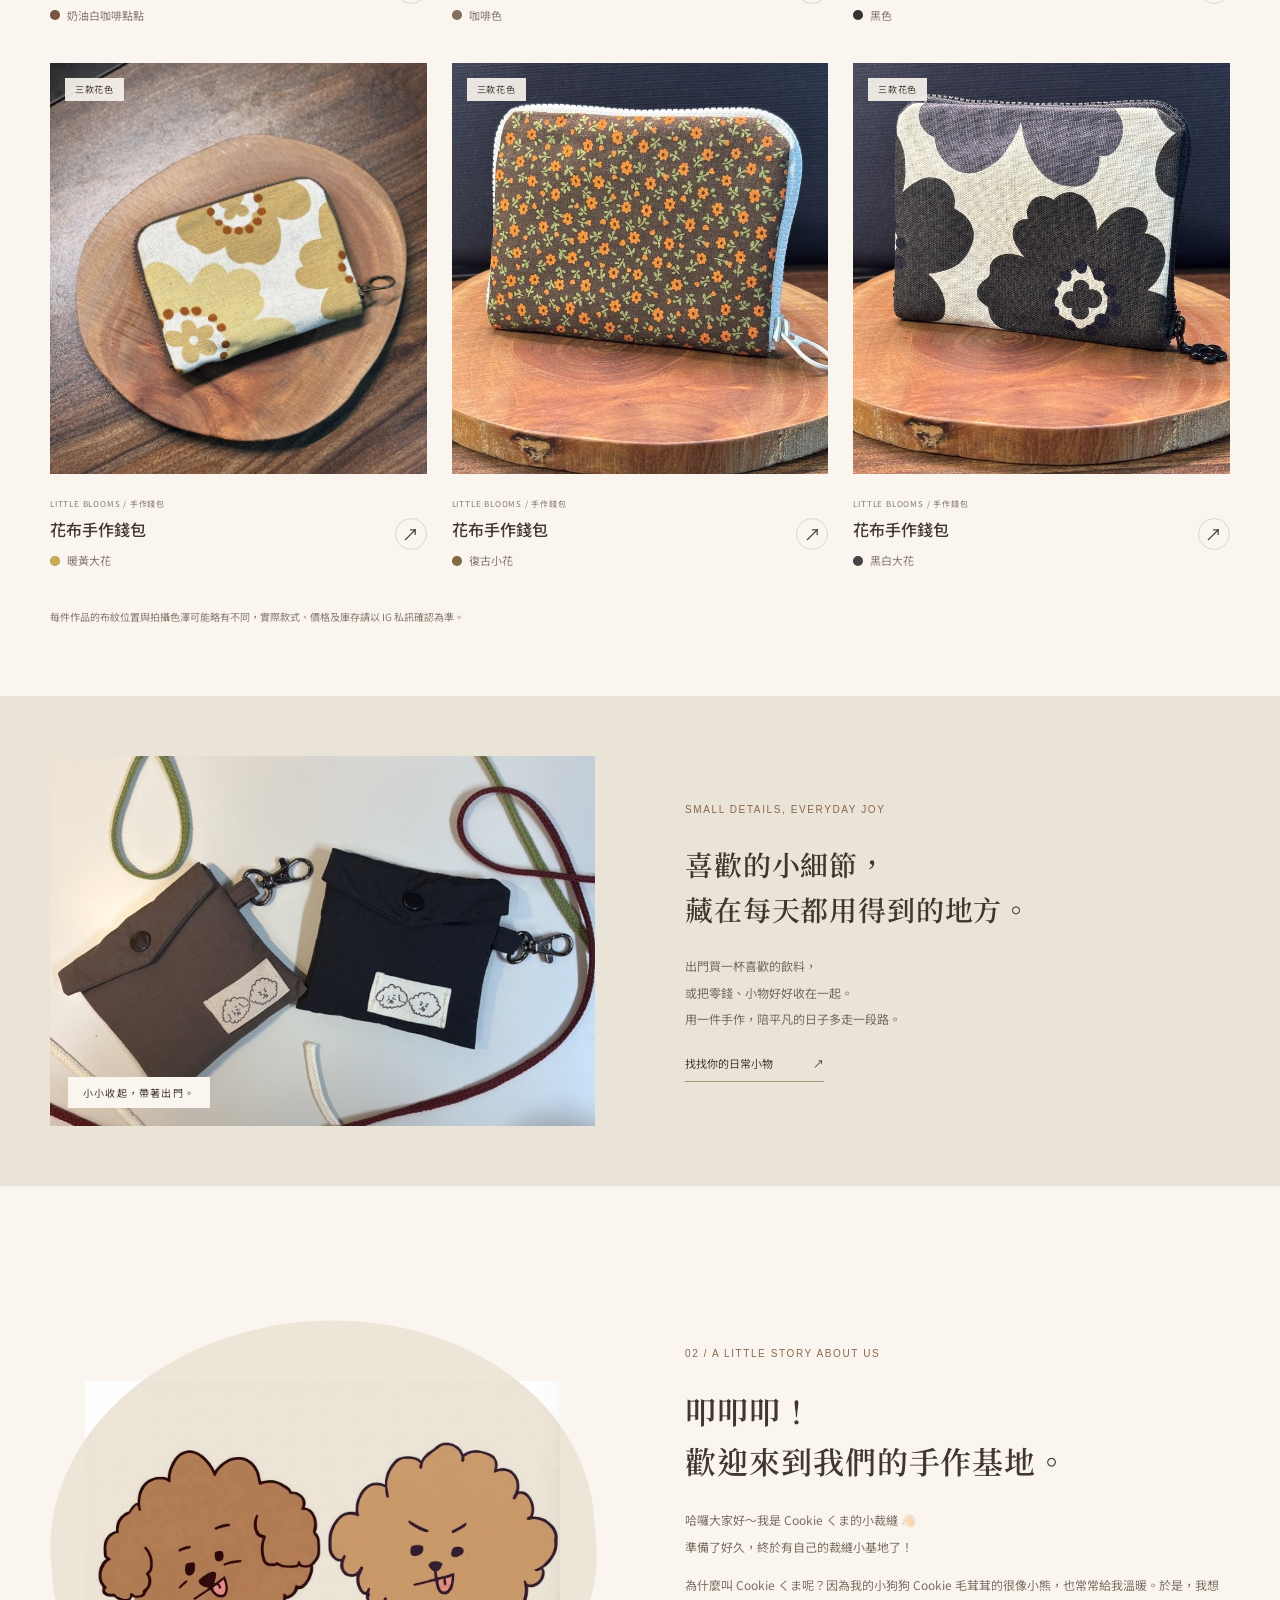
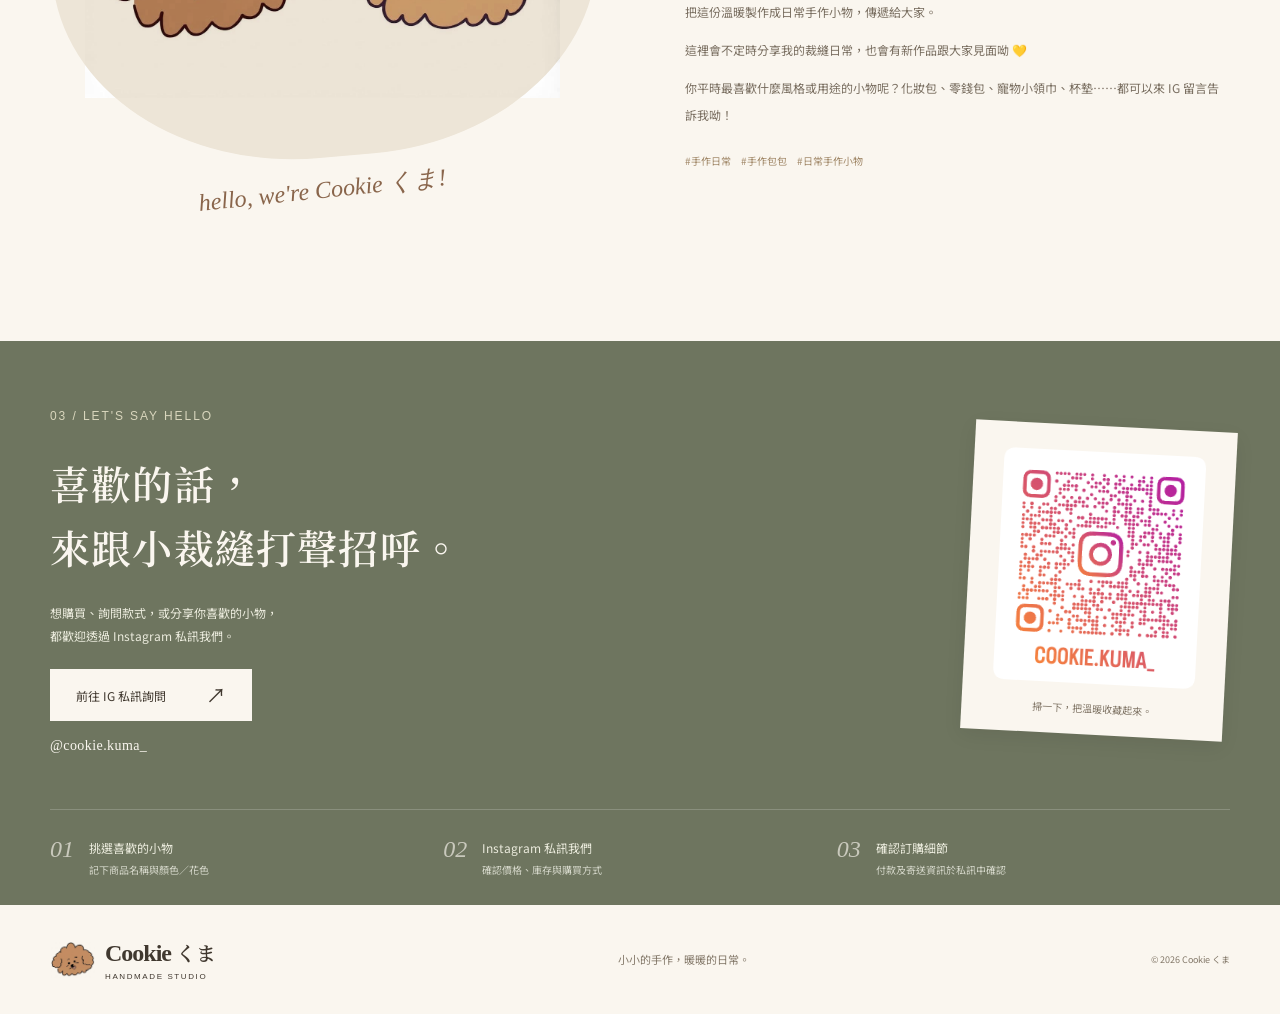
==== commit 15c91e20: "Add polka dot makeup pouch and makeup category" ====
--- a/index.html
+++ b/index.html
@@ -3,10 +3,10 @@
 <head>
 <meta charset="utf-8"><meta name="viewport" content="width=device-width,initial-scale=1">
 <title>Cookie くま｜把溫暖，縫進日常</title>
-<meta name="description" content="Cookie くま的手作基地。從毛茸茸的小狗 Cookie 出發，將溫暖縫進飲料提袋與花布錢包。喜歡我們的作品，歡迎 Instagram 私訊詢問。">
-<meta name="theme-color" content="#faf6ef"><meta property="og:title" content="Cookie くま｜把溫暖，縫進日常"><meta property="og:description" content="飲料提袋、手作錢包，和一點毛茸茸的溫暖。歡迎來到 Cookie くま的手作基地。"><meta property="og:type" content="website"><meta property="og:image" content="https://waisun1021.github.io/cookie-kuma/assets/logo-pair.png"><meta property="og:image:width" content="1264"><meta property="og:image:height" content="843"><meta property="og:image:alt" content="Cookie くま的毛茸茸狗狗品牌插畫"><meta name="twitter:card" content="summary_large_image"><meta name="twitter:image" content="https://waisun1021.github.io/cookie-kuma/assets/logo-pair.png">
-<link rel="canonical" href="https://waisun1021.github.io/cookie-kuma/"><link rel="icon" type="image/png" href="assets/favicon.png"><link rel="apple-touch-icon" href="assets/favicon.png"><link rel="stylesheet" href="style.css">
-<script defer src="products.js"></script><script defer src="app.js"></script>
+<meta name="description" content="Cookie くま的手作基地。從毛茸茸的小狗 Cookie 出發，將溫暖縫進飲料提袋、花布錢包與化妝包。喜歡我們的作品，歡迎 Instagram 私訊詢問。">
+<meta name="theme-color" content="#faf6ef"><meta property="og:title" content="Cookie くま｜把溫暖，縫進日常"><meta property="og:description" content="飲料提袋、手作錢包、化妝包，和一點毛茸茸的溫暖。歡迎來到 Cookie くま的手作基地。"><meta property="og:type" content="website"><meta property="og:image" content="https://waisun1021.github.io/cookie-kuma/assets/logo-pair.png"><meta property="og:image:width" content="1264"><meta property="og:image:height" content="843"><meta property="og:image:alt" content="Cookie くま的毛茸茸狗狗品牌插畫"><meta name="twitter:card" content="summary_large_image"><meta name="twitter:image" content="https://waisun1021.github.io/cookie-kuma/assets/logo-pair.png">
+<link rel="canonical" href="https://waisun1021.github.io/cookie-kuma/"><link rel="icon" type="image/png" href="assets/favicon.png"><link rel="apple-touch-icon" href="assets/favicon.png"><link rel="stylesheet" href="style.css?v=20261115-makeup">
+<script defer src="products.js?v=20261115-makeup"></script><script defer src="app.js?v=20261115-makeup"></script>
 </head>
 <body>
 <a class="skip" href="#products">跳至手作商品</a>
@@ -15,7 +15,7 @@
 <main>
 <section class="hero wrap"><div class="hero-copy"><p class="eyebrow">COOKIE KUMA · HANDMADE WITH LOVE</p><h1>把溫暖，<br>縫進<span class="underline">日常。</span></h1><p class="hero-description">一隻像小熊的狗狗，一個小小的裁縫基地。<br>讓喜歡的布料，成為陪你出門的日常小物。</p><a class="button" href="#products">逛逛手作小物 <span>↗</span></a><div class="hero-foot"><span class="stitch">〰</span><span>慢慢做，讓每一份心意都有溫度。</span></div></div><div class="hero-visual"><div class="photo-frame"><img src="assets/logo-pair.png" alt="Cookie くま的毛茸茸狗狗品牌插畫" fetchpriority="high"><span class="photo-caption">little things, warm days.</span></div><div class="round-stamp">made with<br><span>♡</span><br>a little warmth</div><div class="hero-label">日常小物 / 手作的溫度</div></div></section>
 <div class="ribbon" aria-hidden="true"><span>HANDMADE WITH LOVE</span> <span>讓日常，多一點可愛</span> <span>COOKIE くま</span> <span>一針一線的小心意</span></div>
-<section id="products" class="products wrap"><div class="section-heading"><div><p class="eyebrow">01 / LITTLE THINGS WE MAKE</p><h2>挑一件，陪你過日常。</h2></div><p>是實用的小物，也是想送給你的溫暖。<br>喜歡哪一款？歡迎來 IG 找我們聊聊。</p></div><div class="filters" role="group" aria-label="商品分類"><button class="active" data-filter="all" aria-pressed="true">全部小物 <span>05</span></button><button data-filter="bag" aria-pressed="false">飲料提袋 <span>02</span></button><button data-filter="wallet" aria-pressed="false">手作錢包 <span>03</span></button></div><div id="product-grid" class="product-grid"></div><noscript><p>請啟用 JavaScript 查看商品，或直接前往 <a href="https://www.instagram.com/cookie.kuma_/">Cookie くま Instagram</a> 欣賞作品。</p></noscript><p class="product-note">每件作品的布紋位置與拍攝色澤可能略有不同，實際款式、價格及庫存請以 IG 私訊確認為準。</p></section>
+<section id="products" class="products wrap"><div class="section-heading"><div><p class="eyebrow">01 / LITTLE THINGS WE MAKE</p><h2>挑一件，陪你過日常。</h2></div><p>是實用的小物，也是想送給你的溫暖。<br>喜歡哪一款？歡迎來 IG 找我們聊聊。</p></div><div class="filters" role="group" aria-label="商品分類"><button class="active" data-filter="all" aria-pressed="true">全部小物 <span>06</span></button><button data-filter="bag" aria-pressed="false">飲料提袋 <span>02</span></button><button data-filter="wallet" aria-pressed="false">手作錢包 <span>03</span></button><button data-filter="makeup" aria-pressed="false">化妝包 <span>01</span></button></div><div id="product-grid" class="product-grid"></div><noscript><p>請啟用 JavaScript 查看商品，或直接前往 <a href="https://www.instagram.com/cookie.kuma_/">Cookie くま Instagram</a> 欣賞作品。</p></noscript><p class="product-note">每件作品的布紋位置與拍攝色澤可能略有不同，實際款式、價格及庫存請以 IG 私訊確認為準。</p></section>
 <section class="detail-section"><div class="wrap detail-grid"><div class="detail-photo"><img src="assets/bags-folded.jpg" alt="咖啡色及黑色飲料提袋折疊後的樣子" loading="lazy"><span>小小收起，帶著出門。</span></div><div class="detail-copy"><p class="eyebrow">SMALL DETAILS, EVERYDAY JOY</p><h2>喜歡的小細節，<br>藏在每天都用得到的地方。</h2><p>出門買一杯喜歡的飲料，<br>或把零錢、小物好好收在一起。<br>用一件手作，陪平凡的日子多走一段路。</p><a class="text-link" href="#products">找找你的日常小物 <span>↗</span></a></div></div></section>
 <section id="story" class="wrap story"><div class="story-illustration"><div class="story-logo"><img src="assets/logo-pair.png" alt="毛茸茸的 Cookie 狗狗與小熊插畫" loading="lazy"></div><span class="handwritten">hello, we're Cookie くま!</span></div><div class="story-copy"><p class="eyebrow">02 / A LITTLE STORY ABOUT US</p><h2>叩叩叩！<br>歡迎來到我們的手作基地。</h2><p>哈囉大家好～我是 Cookie くま的小裁縫 👋🏻<br>準備了好久，終於有自己的裁縫小基地了！</p><p>為什麼叫 Cookie くま呢？因為我的小狗狗 Cookie 毛茸茸的很像小熊，也常常給我溫暖。於是，我想把這份溫暖製作成日常手作小物，傳遞給大家。</p><p>這裡會不定時分享我的裁縫日常，也會有新作品跟大家見面呦 💛</p><p>你平時最喜歡什麼風格或用途的小物呢？化妝包、零錢包、寵物小領巾、杯墊……都可以來 IG 留言告訴我呦！</p><p class="story-tags">#手作日常　#手作包包　#日常手作小物</p></div></section>
 <section id="contact" class="contact"><div class="wrap contact-grid"><div><p class="eyebrow">03 / LET'S SAY HELLO</p><h2>喜歡的話，<br>來跟小裁縫打聲招呼。</h2><p>想購買、詢問款式，或分享你喜歡的小物，<br>都歡迎透過 Instagram 私訊我們。</p><a class="button light" href="https://www.instagram.com/cookie.kuma_/" target="_blank" rel="noopener noreferrer">前往 IG 私訊詢問 <span>↗</span></a><a class="ig-handle" href="https://www.instagram.com/cookie.kuma_/" target="_blank" rel="noopener noreferrer">@cookie.kuma_</a></div><div class="qr-card"><img src="assets/instagram-qr.png" alt="Cookie くま Instagram QR Code，帳號 cookie.kuma_" width="235" height="270" loading="lazy"><p>掃一下，把溫暖收藏起來。</p></div></div><div class="wrap order-steps"><div><span>01</span><p>挑選喜歡的小物<small>記下商品名稱與顏色／花色</small></p></div><div><span>02</span><p>Instagram 私訊我們<small>確認價格、庫存與購買方式</small></p></div><div><span>03</span><p>確認訂購細節<small>付款及寄送資訊於私訊中確認</small></p></div></div></section>
--- a/style.css
+++ b/style.css
@@ -1,2 +1,2 @@
 @import url('https://fonts.googleapis.com/css2?family=Noto+Sans+TC:wght@400;500;600;700&family=Noto+Serif+TC:wght@500;600;700;800&display=swap');
-:root{--paper:#faf6ef;--ink:#40382f;--muted:#837869;--brown:#89654b;--line:#ded5c7;--cream:#eee5d6;--green:#69735b}*{box-sizing:border-box}html{scroll-behavior:smooth;scroll-padding-top:105px}body{margin:0;background:var(--paper);color:var(--ink);font-family:'Noto Sans TC',sans-serif;font-size:14px;-webkit-font-smoothing:antialiased}a{color:inherit;text-decoration:none}button{font:inherit;color:inherit;cursor:pointer}button,a{-webkit-tap-highlight-color:transparent}button:focus-visible,a:focus-visible{outline:3px solid #bb7e40;outline-offset:5px}img{display:block;max-width:100%}p{line-height:1.95}h1,h2,h3,p{margin-top:0}h1,h2{font-family:'Noto Serif TC',serif;font-weight:600}h2{font-size:clamp(27px,3vw,39px);line-height:1.6;letter-spacing:.03em;margin-bottom:22px}.wrap{width:min(1180px,calc(100% - 100px));margin-inline:auto}.announcement{background:#eae1d2;text-align:center;font-size:11px;letter-spacing:.2em;padding:10px 20px}.header{width:min(1320px,calc(100% - 80px));margin:auto;height:104px;display:flex;align-items:center;justify-content:space-between;border-bottom:1px solid var(--line)}.brand{display:flex;align-items:center;gap:10px;font-family:Georgia,serif;font-weight:600;font-size:29px;letter-spacing:-1px}.brand img{width:58px;height:52px;object-fit:contain;mix-blend-mode:multiply}.brand .jp{font-family:'Noto Serif TC',serif;font-size:23px;letter-spacing:0}.brand small{display:block;font-family:sans-serif;letter-spacing:.2em;font-size:8px;margin-top:5px;font-weight:400}.header nav{display:flex;align-items:center;gap:34px;font-size:12px}.header nav a:hover{color:var(--brown)}.nav-contact{border:1px solid var(--line);border-radius:30px;padding:11px 22px}.nav-contact span{margin-left:18px}.hero{display:grid;grid-template-columns:1fr 1.02fr;gap:68px;padding-top:70px;padding-bottom:83px;align-items:center}.eyebrow{font-family:Arial,sans-serif;font-size:10px;font-weight:500;letter-spacing:.16em;color:var(--brown);margin-bottom:24px;line-height:1.7}.hero h1{font-size:clamp(48px,5.1vw,70px);line-height:1.38;letter-spacing:.05em;margin-bottom:25px}.underline{position:relative;white-space:nowrap}.underline:after{content:'';height:9px;border-top:2px solid #bd9a70;border-radius:50%;position:absolute;left:0;right:0;bottom:-9px;transform:rotate(-3deg)}.hero-description{color:var(--muted);font-size:13px;line-height:2.2;margin-bottom:29px}.button{display:inline-flex;align-items:center;justify-content:space-between;gap:40px;padding:15px 25px;border:1px solid var(--ink);background:var(--ink);color:var(--paper);font-size:12px;min-height:49px;transition:background .2s,transform .2s}.button:hover{background:var(--brown);transform:translateY(-2px)}.button span{font-size:20px;line-height:1}.hero-foot{display:flex;align-items:center;gap:12px;font-size:10px;color:var(--muted);margin-top:38px}.stitch{font-size:33px;color:#ba9a72}.hero-visual{position:relative;padding-right:15px}.photo-frame{padding:12px 12px 0;background:#eee6d8;transform:rotate(2.5deg);box-shadow:1px 6px 15px #4e382518}.photo-frame>img{width:100%;height:435px;object-fit:contain;background:#fff}.photo-caption{display:block;text-align:center;font-family:Georgia,serif;font-style:italic;font-size:16px;padding:16px}.round-stamp{position:absolute;right:-25px;top:-25px;width:111px;height:111px;border:1px dashed #a08b64;border-radius:50%;background:#e8e6d8;color:var(--green);font-family:Georgia,serif;font-style:italic;font-size:12px;display:flex;flex-direction:column;align-items:center;justify-content:center;transform:rotate(13deg);line-height:1.2}.round-stamp span{font-size:27px;margin:2px}.hero-label{position:absolute;right:0;bottom:-40px;letter-spacing:.1em;font-size:10px;color:var(--muted)}.ribbon{display:flex;justify-content:center;align-items:center;gap:38px;border-block:1px solid var(--line);padding:18px 20px;color:#8f7e66;font-size:16px;overflow:hidden;white-space:nowrap}.ribbon span{font-size:10px;letter-spacing:.18em}.products{padding-block:85px 70px}.section-heading{display:flex;align-items:end;justify-content:space-between;gap:20px}.section-heading .eyebrow{margin-bottom:12px}.section-heading h2{margin-bottom:0}.section-heading>p{font-size:12px;color:var(--muted);margin-bottom:7px}.filters{display:flex;gap:10px;margin:34px 0 28px}.filters button{padding:9px 19px;border:1px solid var(--line);border-radius:30px;background:transparent;font-size:12px}.filters button.active{background:var(--ink);color:var(--paper);border-color:var(--ink)}.filters span{opacity:.6;margin-left:10px;font-size:10px}.product-grid{display:grid;grid-template-columns:repeat(3,1fr);gap:37px 25px}.product-photo{width:100%;aspect-ratio:1/1.09;border:0;padding:0;position:relative;overflow:hidden;background:var(--cream)}.product-photo>img{width:100%;height:100%;object-fit:cover;transition:transform .5s}.product-photo:hover>img{transform:scale(1.045)}.product-tag{position:absolute;top:15px;left:15px;background:#faf6efe8;padding:5px 10px;font-size:9px;letter-spacing:.08em}.view-product{position:absolute;bottom:12px;right:12px;border-radius:50px;padding:8px 13px;background:#faf6eff0;font-size:10px;opacity:0;transform:translateY(5px);transition:.2s}.product-photo:hover .view-product,.product-photo:focus-visible .view-product{opacity:1;transform:translateY(0)}.product-meta{display:flex;justify-content:space-between;align-items:center;padding-top:18px}.product-type{font-size:8px;color:var(--muted);letter-spacing:.1em;margin-bottom:6px}.product-meta h3{font-size:16px;font-weight:500;margin:0 0 9px}.product-meta h3 button{padding:0;border:0;background:none}.variant{font-size:11px;color:var(--muted);margin:0;display:flex;align-items:center;gap:7px}.swatch{width:10px;height:10px;border-radius:50%;border:1px solid #0001}.product-arrow{width:32px;height:32px;border:1px solid var(--line);border-radius:50%;background:transparent;font-size:17px}.product-arrow:hover{background:var(--cream)}.product-note{font-size:10px;color:var(--muted);margin:35px 0 0}.detail-section{background:#eae4d8;padding-block:60px}.detail-grid{display:grid;grid-template-columns:1fr 1fr;gap:90px;align-items:center}.detail-photo{position:relative}.detail-photo img{width:100%;height:370px;object-fit:cover}.detail-photo>span{position:absolute;left:18px;bottom:18px;background:var(--paper);padding:8px 15px;font-size:10px;letter-spacing:.12em}.detail-copy h2{font-size:28px}.detail-copy p:not(.eyebrow){font-size:12px;color:#756a5d;line-height:2.2}.text-link{display:inline-flex;gap:40px;border-bottom:1px solid #a7947b;padding:10px 0;font-size:11px}.story{padding-block:95px;display:grid;grid-template-columns:1fr 1fr;gap:90px;align-items:center}.story-illustration{position:relative;text-align:center;padding:40px 0}.story-logo{border-radius:50% 50% 44% 46%;background:#ede5d7;aspect-ratio:1/0.8;display:flex;align-items:center;padding:35px;transform:rotate(-5deg)}.story-logo img{mix-blend-mode:multiply;transform:rotate(5deg)}.handwritten{display:block;font-family:Georgia,serif;font-size:24px;font-style:italic;transform:rotate(-6deg);margin-top:17px;color:var(--brown)}.story-copy h2{font-size:31px}.story-copy p:not(.eyebrow){font-size:12px;color:#7a6f61;line-height:2.2}.story-copy .story-tags{font-size:10px!important;color:#a08767!important;margin-top:22px}.contact{background:#6e755f;color:var(--paper);padding-block:65px 0}.contact-grid{display:grid;grid-template-columns:1fr 310px;gap:90px;align-items:center}.contact .eyebrow{color:#d9d6bd}.contact h2{font-size:40px}.contact p{color:#ececde;font-size:12px}.button.light{background:var(--paper);color:var(--ink);border-color:var(--paper);margin-top:10px}.button.light:hover{background:#e9dcc5}.ig-handle{display:block;margin-top:17px;font-family:Georgia,serif;letter-spacing:.03em;font-size:14px}.qr-card{background:var(--paper);color:var(--ink);padding:26px 30px 16px;transform:rotate(3deg);width:262px;justify-self:end;box-shadow:0 6px 20px #0001}.qr-card img{width:100%;height:auto}.qr-card p{color:var(--muted);font-size:10px;text-align:center;margin:15px 0 0;white-space:nowrap}.order-steps{display:grid;grid-template-columns:repeat(3,1fr);border-top:1px solid #ffffff30;margin-top:55px;padding-block:26px}.order-steps>div{display:flex;gap:15px;align-items:start}.order-steps>div>span{font-family:Georgia,serif;font-style:italic;font-size:24px;opacity:.65}.order-steps p{margin:0;font-size:12px}.order-steps small{display:block;font-size:10px;color:#d6d8cb}.footer{display:flex;align-items:center;justify-content:space-between;gap:20px;padding-block:32px}.footer .brand{font-size:24px}.footer .brand img{width:45px;height:45px}.footer .brand .jp{font-size:20px}.footer>p{margin:0;color:var(--muted);font-size:11px}.footer>small{font-size:9px;color:var(--muted)}.skip{position:fixed;top:-100px;z-index:20;background:var(--paper);padding:15px}.skip:focus{top:0}dialog{border:0;background:var(--paper);color:var(--ink);padding:42px;width:min(930px,calc(100% - 32px));max-height:90vh;box-shadow:0 20px 100px #0003}dialog::backdrop{background:#30291dcc;backdrop-filter:blur(4px)}.dialog-grid{display:grid;grid-template-columns:1.15fr 1fr;gap:35px;align-items:center}.close-dialog{position:absolute;top:5px;right:10px;border:0;background:none;font-size:30px;z-index:1}.dialog-image{width:100%;height:360px;object-fit:contain;background:#e8dfd1}.thumbnails{display:flex;gap:7px;overflow-x:auto;margin-top:10px;padding:3px}.thumbnails button{padding:0;border:2px solid transparent;flex-shrink:0;width:54px;height:54px}.thumbnails button[aria-pressed=true]{border-color:var(--brown)}.thumbnails img{width:100%;height:100%;object-fit:cover}.dialog-copy h2{font-size:27px}.dialog-copy>p{font-size:12px;color:var(--muted)}.dialog-copy .dialog-price{padding-top:14px;border-top:1px solid var(--line);color:var(--ink)}.dialog-copy .button{width:100%;gap:16px}.copy-button{display:block;border:1px solid var(--line);background:none;width:100%;padding:12px;margin-bottom:10px;font-size:12px}.dialog-copy .hint{font-size:10px;line-height:1.8;margin-top:12px}.dialog-open{overflow:hidden}@media(min-width:1400px){.hero{padding-block:85px 100px}.photo-frame>img{height:470px}}@media(max-width:1000px){.wrap{width:calc(100% - 64px)}.hero{gap:35px}.hero h1{font-size:53px}.photo-frame>img{height:365px}.hero .eyebrow{font-size:8px}.hero-description{font-size:12px}.round-stamp{right:-10px;width:90px;height:90px;font-size:10px}.detail-grid,.story{gap:45px}.contact-grid{gap:40px}.header{width:calc(100% - 50px)}.header nav{gap:20px}.detail-copy h2{font-size:24px}.section-heading>p{font-size:10px}}@media(max-width:700px){html{scroll-padding-top:20px}.wrap{width:calc(100% - 40px)}.announcement{font-size:9px;letter-spacing:.12em}.header{width:calc(100% - 36px);height:83px}.brand{font-size:25px;gap:4px}.brand img{width:49px;height:45px}.brand .jp{font-size:20px}.brand small{font-size:7px}.header nav{gap:18px;font-size:11px}.header nav>a:nth-child(2){display:none}.nav-contact{border:0;padding:0}.nav-contact span{margin-left:3px}.hero{grid-template-columns:1fr;gap:50px;padding-top:39px;padding-bottom:64px}.hero .eyebrow{font-size:9px;margin-bottom:20px}.hero h1{font-size:52px}.hero-description{font-size:12px}.hero-foot{margin-top:24px}.hero-visual{width:93%;justify-self:center;padding-right:0}.photo-frame>img{height:auto;aspect-ratio:1.16;object-fit:contain}.photo-caption{padding:11px;font-size:14px}.round-stamp{right:-16px;top:-22px}.hero-label{bottom:-28px;font-size:9px}.ribbon{gap:23px;justify-content:flex-start;padding-block:14px}.ribbon span{font-size:8px}.products{padding-block:50px}.section-heading{display:block}.section-heading h2{font-size:27px}.section-heading>p{font-size:11px;margin-top:12px}.filters{gap:7px;margin:25px 0}.filters button{padding:8px 12px;font-size:11px}.filters span{margin-left:5px;font-size:9px}.product-grid{grid-template-columns:repeat(2,minmax(0,1fr));gap:28px 13px}.product-tag{font-size:8px;top:9px;left:9px;padding:4px 7px}.product-type{font-size:6px;letter-spacing:0}.product-meta{padding-top:12px;align-items:start}.product-meta h3{font-size:14px}.product-arrow{width:25px;height:25px;font-size:15px;flex-shrink:0;margin-top:15px}.variant{font-size:10px}.view-product{display:none}.product-note{font-size:9px}.detail-section{padding-block:36px}.detail-grid{grid-template-columns:1fr;gap:29px}.detail-photo img{height:320px}.detail-copy h2{font-size:26px}.detail-copy .eyebrow{margin-bottom:15px}.story{grid-template-columns:1fr;gap:30px;padding-block:45px}.story-illustration{width:85%;margin:auto;padding:10px 0 20px}.story-copy h2{font-size:28px}.handwritten{font-size:22px}.contact{padding-top:42px}.contact-grid{grid-template-columns:1fr;gap:38px}.contact h2{font-size:31px}.contact .eyebrow{margin-bottom:17px}.qr-card{justify-self:center;width:225px;padding:20px 25px 14px}.order-steps{grid-template-columns:1fr;gap:23px;margin-top:40px;padding-block:25px}.order-steps p{font-size:12px}.order-steps>div>span{width:28px}.footer{flex-wrap:wrap;gap:18px;padding-block:25px}.footer>p{display:none}.footer>small{font-size:8px}.dialog-grid{grid-template-columns:1fr;gap:22px}dialog{padding:30px 20px 20px}.dialog-image{height:270px}.dialog-copy h2{font-size:24px;margin-bottom:12px}.dialog-copy .eyebrow{margin-bottom:10px}}@media(prefers-reduced-motion:reduce){html{scroll-behavior:auto}*,*:before,*:after{transition:none!important}}
+:root{--paper:#faf6ef;--ink:#40382f;--muted:#837869;--brown:#89654b;--line:#ded5c7;--cream:#eee5d6;--green:#69735b}*{box-sizing:border-box}html{scroll-behavior:smooth;scroll-padding-top:105px}body{margin:0;background:var(--paper);color:var(--ink);font-family:'Noto Sans TC',sans-serif;font-size:14px;-webkit-font-smoothing:antialiased}a{color:inherit;text-decoration:none}button{font:inherit;color:inherit;cursor:pointer}button,a{-webkit-tap-highlight-color:transparent}button:focus-visible,a:focus-visible{outline:3px solid #bb7e40;outline-offset:5px}img{display:block;max-width:100%}p{line-height:1.95}h1,h2,h3,p{margin-top:0}h1,h2{font-family:'Noto Serif TC',serif;font-weight:600}h2{font-size:clamp(27px,3vw,39px);line-height:1.6;letter-spacing:.03em;margin-bottom:22px}.wrap{width:min(1180px,calc(100% - 100px));margin-inline:auto}.announcement{background:#eae1d2;text-align:center;font-size:11px;letter-spacing:.2em;padding:10px 20px}.header{width:min(1320px,calc(100% - 80px));margin:auto;height:104px;display:flex;align-items:center;justify-content:space-between;border-bottom:1px solid var(--line)}.brand{display:flex;align-items:center;gap:10px;font-family:Georgia,serif;font-weight:600;font-size:29px;letter-spacing:-1px}.brand img{width:58px;height:52px;object-fit:contain;mix-blend-mode:multiply}.brand .jp{font-family:'Noto Serif TC',serif;font-size:23px;letter-spacing:0}.brand small{display:block;font-family:sans-serif;letter-spacing:.2em;font-size:8px;margin-top:5px;font-weight:400}.header nav{display:flex;align-items:center;gap:34px;font-size:12px}.header nav a:hover{color:var(--brown)}.nav-contact{border:1px solid var(--line);border-radius:30px;padding:11px 22px}.nav-contact span{margin-left:18px}.hero{display:grid;grid-template-columns:1fr 1.02fr;gap:68px;padding-top:70px;padding-bottom:83px;align-items:center}.eyebrow{font-family:Arial,sans-serif;font-size:10px;font-weight:500;letter-spacing:.16em;color:var(--brown);margin-bottom:24px;line-height:1.7}.hero h1{font-size:clamp(48px,5.1vw,70px);line-height:1.38;letter-spacing:.05em;margin-bottom:25px}.underline{position:relative;white-space:nowrap}.underline:after{content:'';height:9px;border-top:2px solid #bd9a70;border-radius:50%;position:absolute;left:0;right:0;bottom:-9px;transform:rotate(-3deg)}.hero-description{color:var(--muted);font-size:13px;line-height:2.2;margin-bottom:29px}.button{display:inline-flex;align-items:center;justify-content:space-between;gap:40px;padding:15px 25px;border:1px solid var(--ink);background:var(--ink);color:var(--paper);font-size:12px;min-height:49px;transition:background .2s,transform .2s}.button:hover{background:var(--brown);transform:translateY(-2px)}.button span{font-size:20px;line-height:1}.hero-foot{display:flex;align-items:center;gap:12px;font-size:10px;color:var(--muted);margin-top:38px}.stitch{font-size:33px;color:#ba9a72}.hero-visual{position:relative;padding-right:15px}.photo-frame{padding:12px 12px 0;background:#eee6d8;transform:rotate(2.5deg);box-shadow:1px 6px 15px #4e382518}.photo-frame>img{width:100%;height:435px;object-fit:contain;background:#fff}.photo-caption{display:block;text-align:center;font-family:Georgia,serif;font-style:italic;font-size:16px;padding:16px}.round-stamp{position:absolute;right:-25px;top:-25px;width:111px;height:111px;border:1px dashed #a08b64;border-radius:50%;background:#e8e6d8;color:var(--green);font-family:Georgia,serif;font-style:italic;font-size:12px;display:flex;flex-direction:column;align-items:center;justify-content:center;transform:rotate(13deg);line-height:1.2}.round-stamp span{font-size:27px;margin:2px}.hero-label{position:absolute;right:0;bottom:-40px;letter-spacing:.1em;font-size:10px;color:var(--muted)}.ribbon{display:flex;justify-content:center;align-items:center;gap:38px;border-block:1px solid var(--line);padding:18px 20px;color:#8f7e66;font-size:16px;overflow:hidden;white-space:nowrap}.ribbon span{font-size:10px;letter-spacing:.18em}.products{padding-block:85px 70px}.section-heading{display:flex;align-items:end;justify-content:space-between;gap:20px}.section-heading .eyebrow{margin-bottom:12px}.section-heading h2{margin-bottom:0}.section-heading>p{font-size:12px;color:var(--muted);margin-bottom:7px}.filters{display:flex;flex-wrap:wrap;gap:10px;margin:34px 0 28px}.filters button{padding:9px 19px;border:1px solid var(--line);border-radius:30px;background:transparent;font-size:12px}.filters button.active{background:var(--ink);color:var(--paper);border-color:var(--ink)}.filters span{opacity:.6;margin-left:10px;font-size:10px}.product-grid{display:grid;grid-template-columns:repeat(3,1fr);gap:37px 25px}.product-photo{width:100%;aspect-ratio:1/1.09;border:0;padding:0;position:relative;overflow:hidden;background:var(--cream)}.product-photo>img{width:100%;height:100%;object-fit:cover;transition:transform .5s}.product-photo:hover>img{transform:scale(1.045)}.product-tag{position:absolute;top:15px;left:15px;background:#faf6efe8;padding:5px 10px;font-size:9px;letter-spacing:.08em}.view-product{position:absolute;bottom:12px;right:12px;border-radius:50px;padding:8px 13px;background:#faf6eff0;font-size:10px;opacity:0;transform:translateY(5px);transition:.2s}.product-photo:hover .view-product,.product-photo:focus-visible .view-product{opacity:1;transform:translateY(0)}.product-meta{display:flex;justify-content:space-between;align-items:center;padding-top:18px}.product-type{font-size:8px;color:var(--muted);letter-spacing:.1em;margin-bottom:6px}.product-meta h3{font-size:16px;font-weight:500;margin:0 0 9px}.product-meta h3 button{padding:0;border:0;background:none}.variant{font-size:11px;color:var(--muted);margin:0;display:flex;align-items:center;gap:7px}.swatch{width:10px;height:10px;border-radius:50%;border:1px solid #0001}.product-arrow{width:32px;height:32px;border:1px solid var(--line);border-radius:50%;background:transparent;font-size:17px}.product-arrow:hover{background:var(--cream)}.product-note{font-size:10px;color:var(--muted);margin:35px 0 0}.detail-section{background:#eae4d8;padding-block:60px}.detail-grid{display:grid;grid-template-columns:1fr 1fr;gap:90px;align-items:center}.detail-photo{position:relative}.detail-photo img{width:100%;height:370px;object-fit:cover}.detail-photo>span{position:absolute;left:18px;bottom:18px;background:var(--paper);padding:8px 15px;font-size:10px;letter-spacing:.12em}.detail-copy h2{font-size:28px}.detail-copy p:not(.eyebrow){font-size:12px;color:#756a5d;line-height:2.2}.text-link{display:inline-flex;gap:40px;border-bottom:1px solid #a7947b;padding:10px 0;font-size:11px}.story{padding-block:95px;display:grid;grid-template-columns:1fr 1fr;gap:90px;align-items:center}.story-illustration{position:relative;text-align:center;padding:40px 0}.story-logo{border-radius:50% 50% 44% 46%;background:#ede5d7;aspect-ratio:1/0.8;display:flex;align-items:center;padding:35px;transform:rotate(-5deg)}.story-logo img{mix-blend-mode:multiply;transform:rotate(5deg)}.handwritten{display:block;font-family:Georgia,serif;font-size:24px;font-style:italic;transform:rotate(-6deg);margin-top:17px;color:var(--brown)}.story-copy h2{font-size:31px}.story-copy p:not(.eyebrow){font-size:12px;color:#7a6f61;line-height:2.2}.story-copy .story-tags{font-size:10px!important;color:#a08767!important;margin-top:22px}.contact{background:#6e755f;color:var(--paper);padding-block:65px 0}.contact-grid{display:grid;grid-template-columns:1fr 310px;gap:90px;align-items:center}.contact .eyebrow{color:#d9d6bd}.contact h2{font-size:40px}.contact p{color:#ececde;font-size:12px}.button.light{background:var(--paper);color:var(--ink);border-color:var(--paper);margin-top:10px}.button.light:hover{background:#e9dcc5}.ig-handle{display:block;margin-top:17px;font-family:Georgia,serif;letter-spacing:.03em;font-size:14px}.qr-card{background:var(--paper);color:var(--ink);padding:26px 30px 16px;transform:rotate(3deg);width:262px;justify-self:end;box-shadow:0 6px 20px #0001}.qr-card img{width:100%;height:auto}.qr-card p{color:var(--muted);font-size:10px;text-align:center;margin:15px 0 0;white-space:nowrap}.order-steps{display:grid;grid-template-columns:repeat(3,1fr);border-top:1px solid #ffffff30;margin-top:55px;padding-block:26px}.order-steps>div{display:flex;gap:15px;align-items:start}.order-steps>div>span{font-family:Georgia,serif;font-style:italic;font-size:24px;opacity:.65}.order-steps p{margin:0;font-size:12px}.order-steps small{display:block;font-size:10px;color:#d6d8cb}.footer{display:flex;align-items:center;justify-content:space-between;gap:20px;padding-block:32px}.footer .brand{font-size:24px}.footer .brand img{width:45px;height:45px}.footer .brand .jp{font-size:20px}.footer>p{margin:0;color:var(--muted);font-size:11px}.footer>small{font-size:9px;color:var(--muted)}.skip{position:fixed;top:-100px;z-index:20;background:var(--paper);padding:15px}.skip:focus{top:0}dialog{border:0;background:var(--paper);color:var(--ink);padding:42px;width:min(930px,calc(100% - 32px));max-height:90vh;box-shadow:0 20px 100px #0003}dialog::backdrop{background:#30291dcc;backdrop-filter:blur(4px)}.dialog-grid{display:grid;grid-template-columns:1.15fr 1fr;gap:35px;align-items:center}.close-dialog{position:absolute;top:5px;right:10px;border:0;background:none;font-size:30px;z-index:1}.dialog-image{width:100%;height:360px;object-fit:contain;background:#e8dfd1}.thumbnails{display:flex;gap:7px;overflow-x:auto;margin-top:10px;padding:3px}.thumbnails button{padding:0;border:2px solid transparent;flex-shrink:0;width:54px;height:54px}.thumbnails button[aria-pressed=true]{border-color:var(--brown)}.thumbnails img{width:100%;height:100%;object-fit:cover}.dialog-copy h2{font-size:27px}.dialog-copy>p{font-size:12px;color:var(--muted)}.dialog-copy .dialog-price{padding-top:14px;border-top:1px solid var(--line);color:var(--ink)}.dialog-copy .button{width:100%;gap:16px}.copy-button{display:block;border:1px solid var(--line);background:none;width:100%;padding:12px;margin-bottom:10px;font-size:12px}.dialog-copy .hint{font-size:10px;line-height:1.8;margin-top:12px}.dialog-open{overflow:hidden}@media(min-width:1400px){.hero{padding-block:85px 100px}.photo-frame>img{height:470px}}@media(max-width:1000px){.wrap{width:calc(100% - 64px)}.hero{gap:35px}.hero h1{font-size:53px}.photo-frame>img{height:365px}.hero .eyebrow{font-size:8px}.hero-description{font-size:12px}.round-stamp{right:-10px;width:90px;height:90px;font-size:10px}.detail-grid,.story{gap:45px}.contact-grid{gap:40px}.header{width:calc(100% - 50px)}.header nav{gap:20px}.detail-copy h2{font-size:24px}.section-heading>p{font-size:10px}}@media(max-width:700px){html{scroll-padding-top:20px}.wrap{width:calc(100% - 40px)}.announcement{font-size:9px;letter-spacing:.12em}.header{width:calc(100% - 36px);height:83px}.brand{font-size:25px;gap:4px}.brand img{width:49px;height:45px}.brand .jp{font-size:20px}.brand small{font-size:7px}.header nav{gap:18px;font-size:11px}.header nav>a:nth-child(2){display:none}.nav-contact{border:0;padding:0}.nav-contact span{margin-left:3px}.hero{grid-template-columns:1fr;gap:50px;padding-top:39px;padding-bottom:64px}.hero .eyebrow{font-size:9px;margin-bottom:20px}.hero h1{font-size:52px}.hero-description{font-size:12px}.hero-foot{margin-top:24px}.hero-visual{width:93%;justify-self:center;padding-right:0}.photo-frame>img{height:auto;aspect-ratio:1.16;object-fit:contain}.photo-caption{padding:11px;font-size:14px}.round-stamp{right:-16px;top:-22px}.hero-label{bottom:-28px;font-size:9px}.ribbon{gap:23px;justify-content:flex-start;padding-block:14px}.ribbon span{font-size:8px}.products{padding-block:50px}.section-heading{display:block}.section-heading h2{font-size:27px}.section-heading>p{font-size:11px;margin-top:12px}.filters{gap:7px;margin:25px 0}.filters button{padding:8px 12px;font-size:11px}.filters span{margin-left:5px;font-size:9px}.product-grid{grid-template-columns:repeat(2,minmax(0,1fr));gap:28px 13px}.product-tag{font-size:8px;top:9px;left:9px;padding:4px 7px}.product-type{font-size:6px;letter-spacing:0}.product-meta{padding-top:12px;align-items:start}.product-meta h3{font-size:14px}.product-arrow{width:25px;height:25px;font-size:15px;flex-shrink:0;margin-top:15px}.variant{font-size:10px}.view-product{display:none}.product-note{font-size:9px}.detail-section{padding-block:36px}.detail-grid{grid-template-columns:1fr;gap:29px}.detail-photo img{height:320px}.detail-copy h2{font-size:26px}.detail-copy .eyebrow{margin-bottom:15px}.story{grid-template-columns:1fr;gap:30px;padding-block:45px}.story-illustration{width:85%;margin:auto;padding:10px 0 20px}.story-copy h2{font-size:28px}.handwritten{font-size:22px}.contact{padding-top:42px}.contact-grid{grid-template-columns:1fr;gap:38px}.contact h2{font-size:31px}.contact .eyebrow{margin-bottom:17px}.qr-card{justify-self:center;width:225px;padding:20px 25px 14px}.order-steps{grid-template-columns:1fr;gap:23px;margin-top:40px;padding-block:25px}.order-steps p{font-size:12px}.order-steps>div>span{width:28px}.footer{flex-wrap:wrap;gap:18px;padding-block:25px}.footer>p{display:none}.footer>small{font-size:8px}.dialog-grid{grid-template-columns:1fr;gap:22px}dialog{padding:30px 20px 20px}.dialog-image{height:270px}.dialog-copy h2{font-size:24px;margin-bottom:12px}.dialog-copy .eyebrow{margin-bottom:10px}}@media(prefers-reduced-motion:reduce){html{scroll-behavior:auto}*,*:before,*:after{transition:none!important}}
